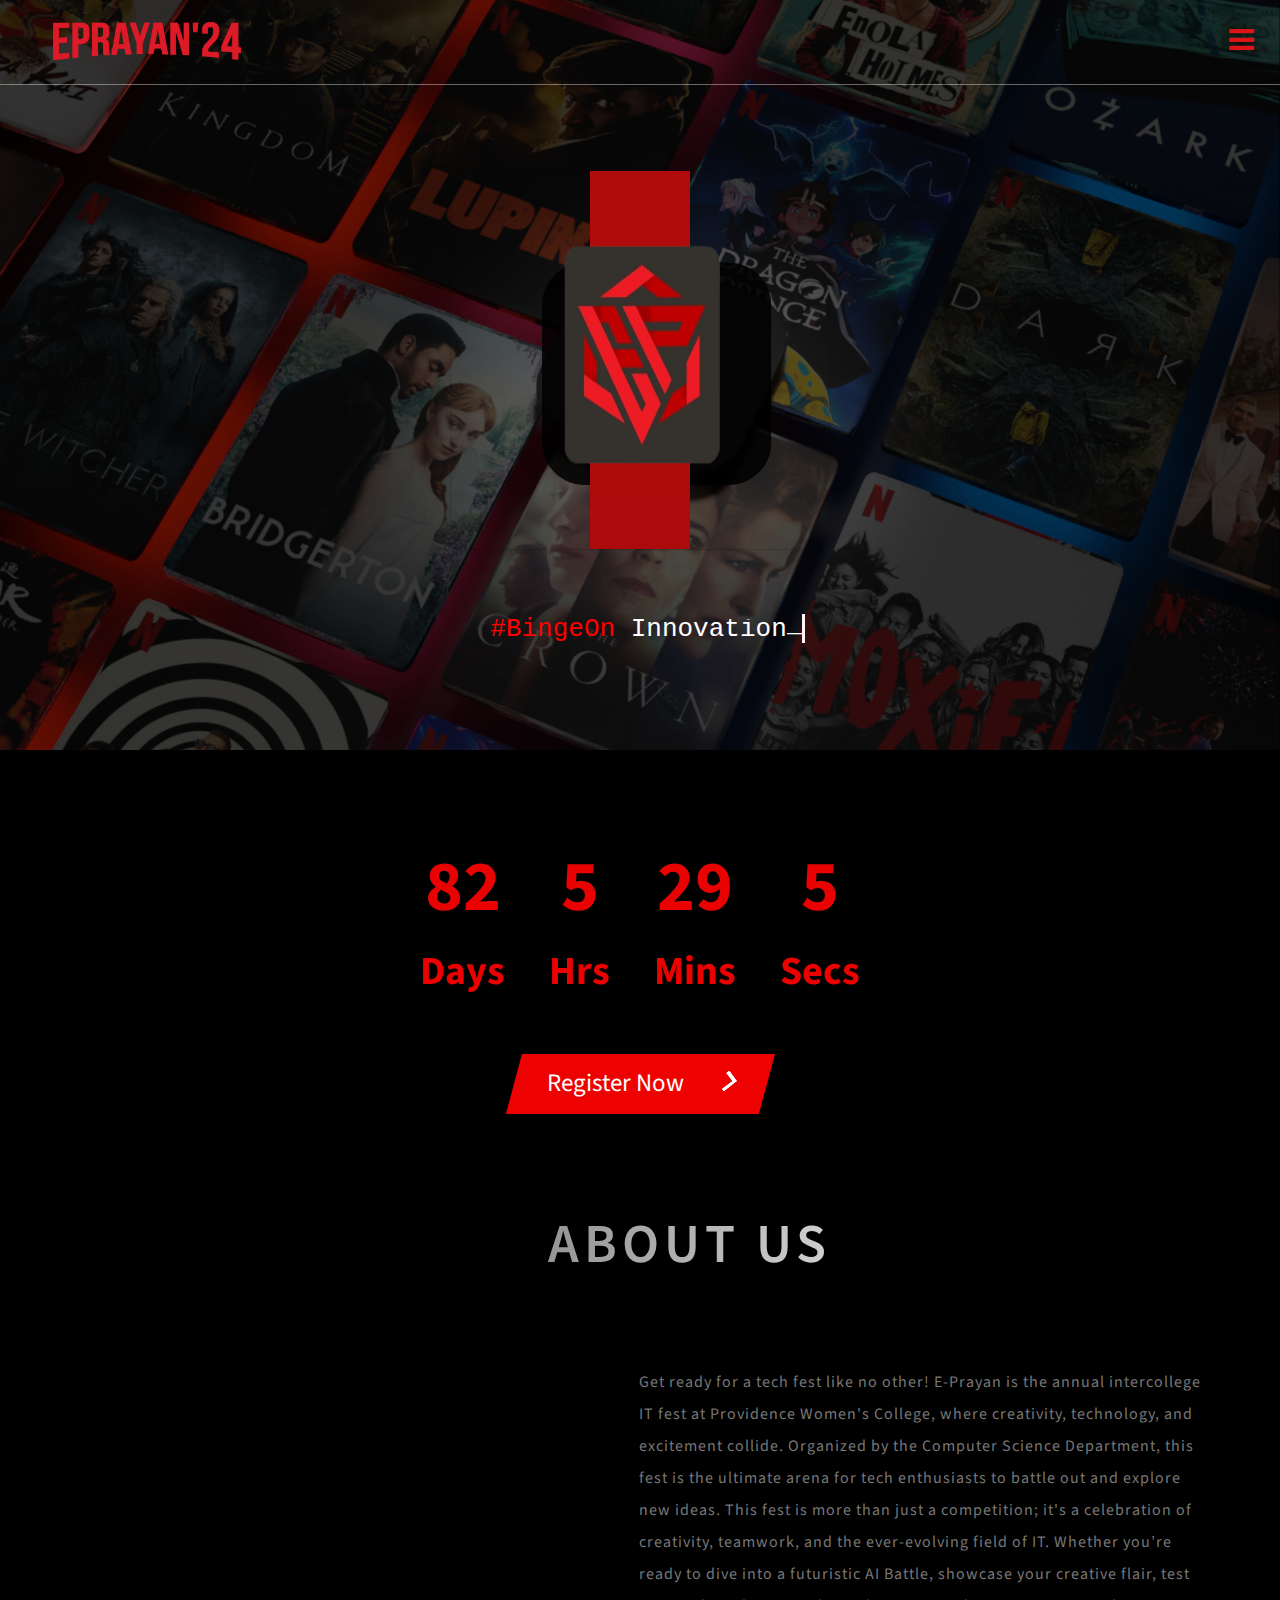
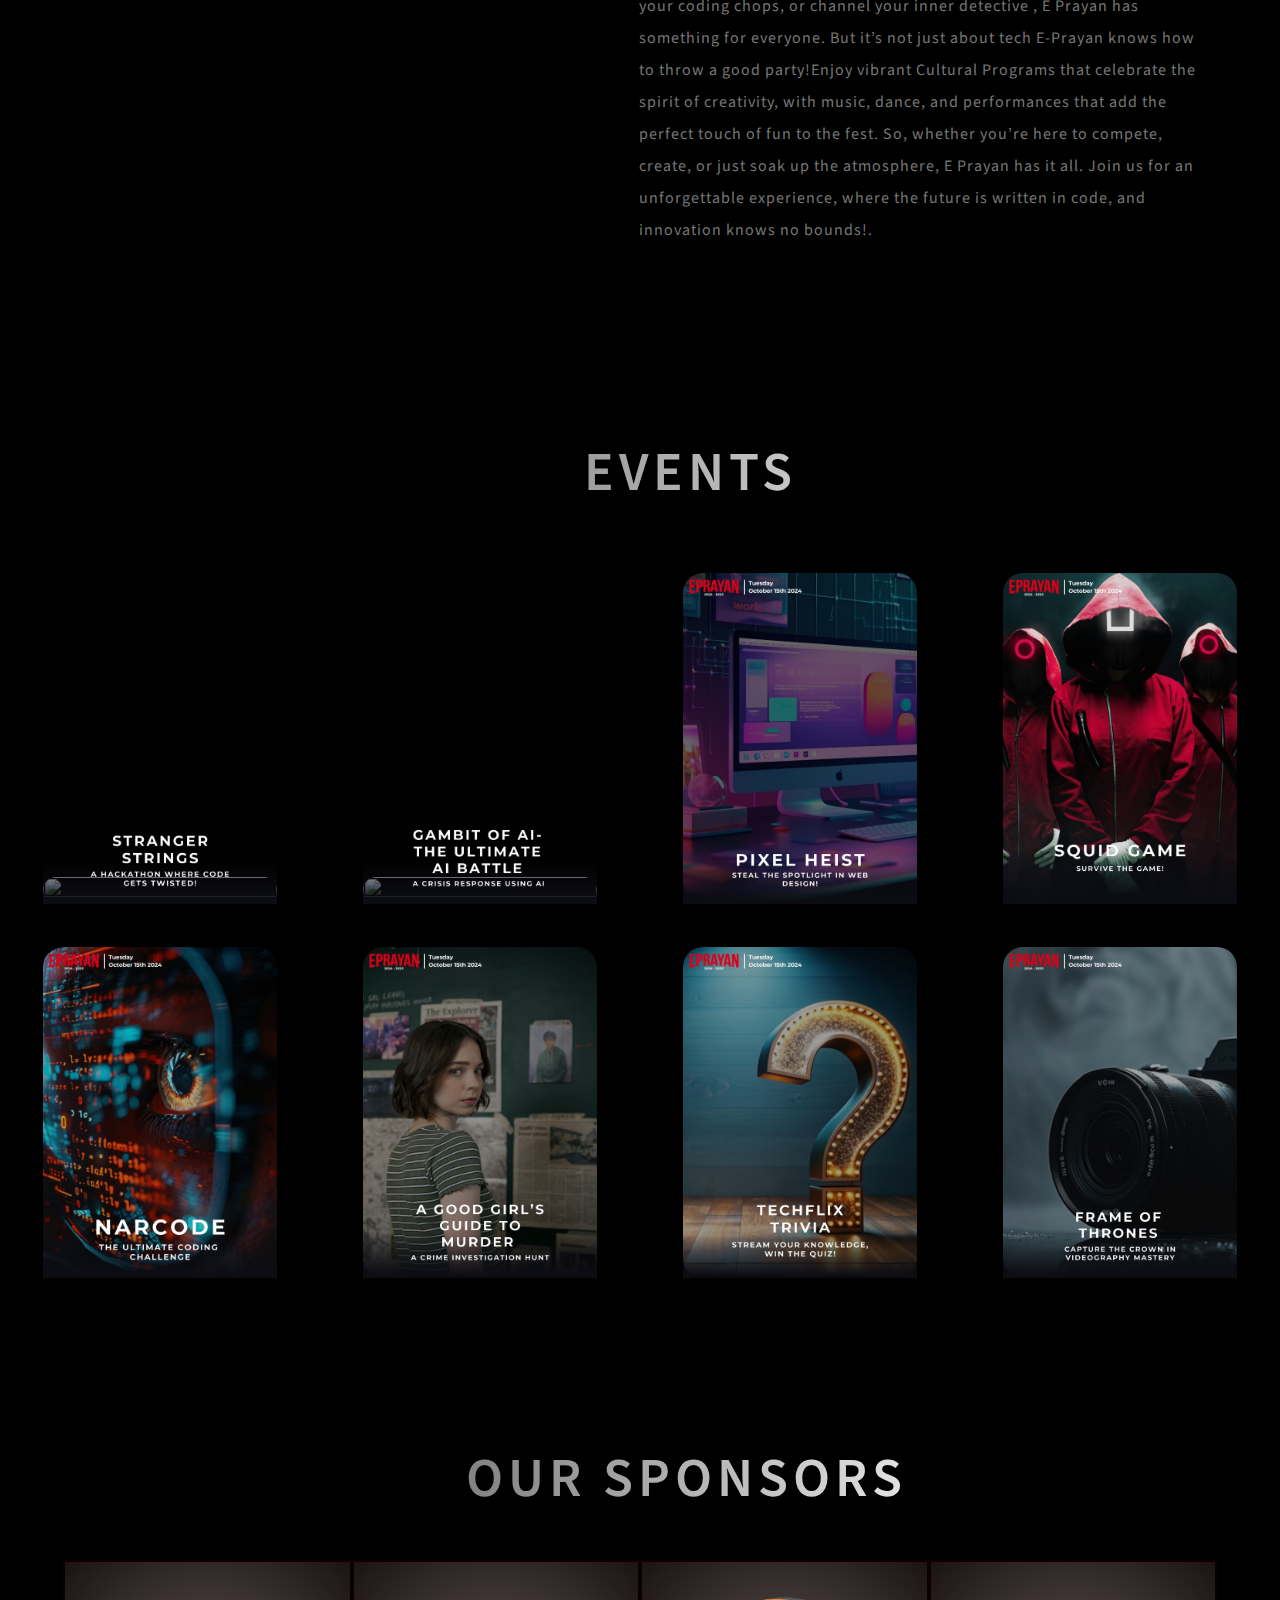
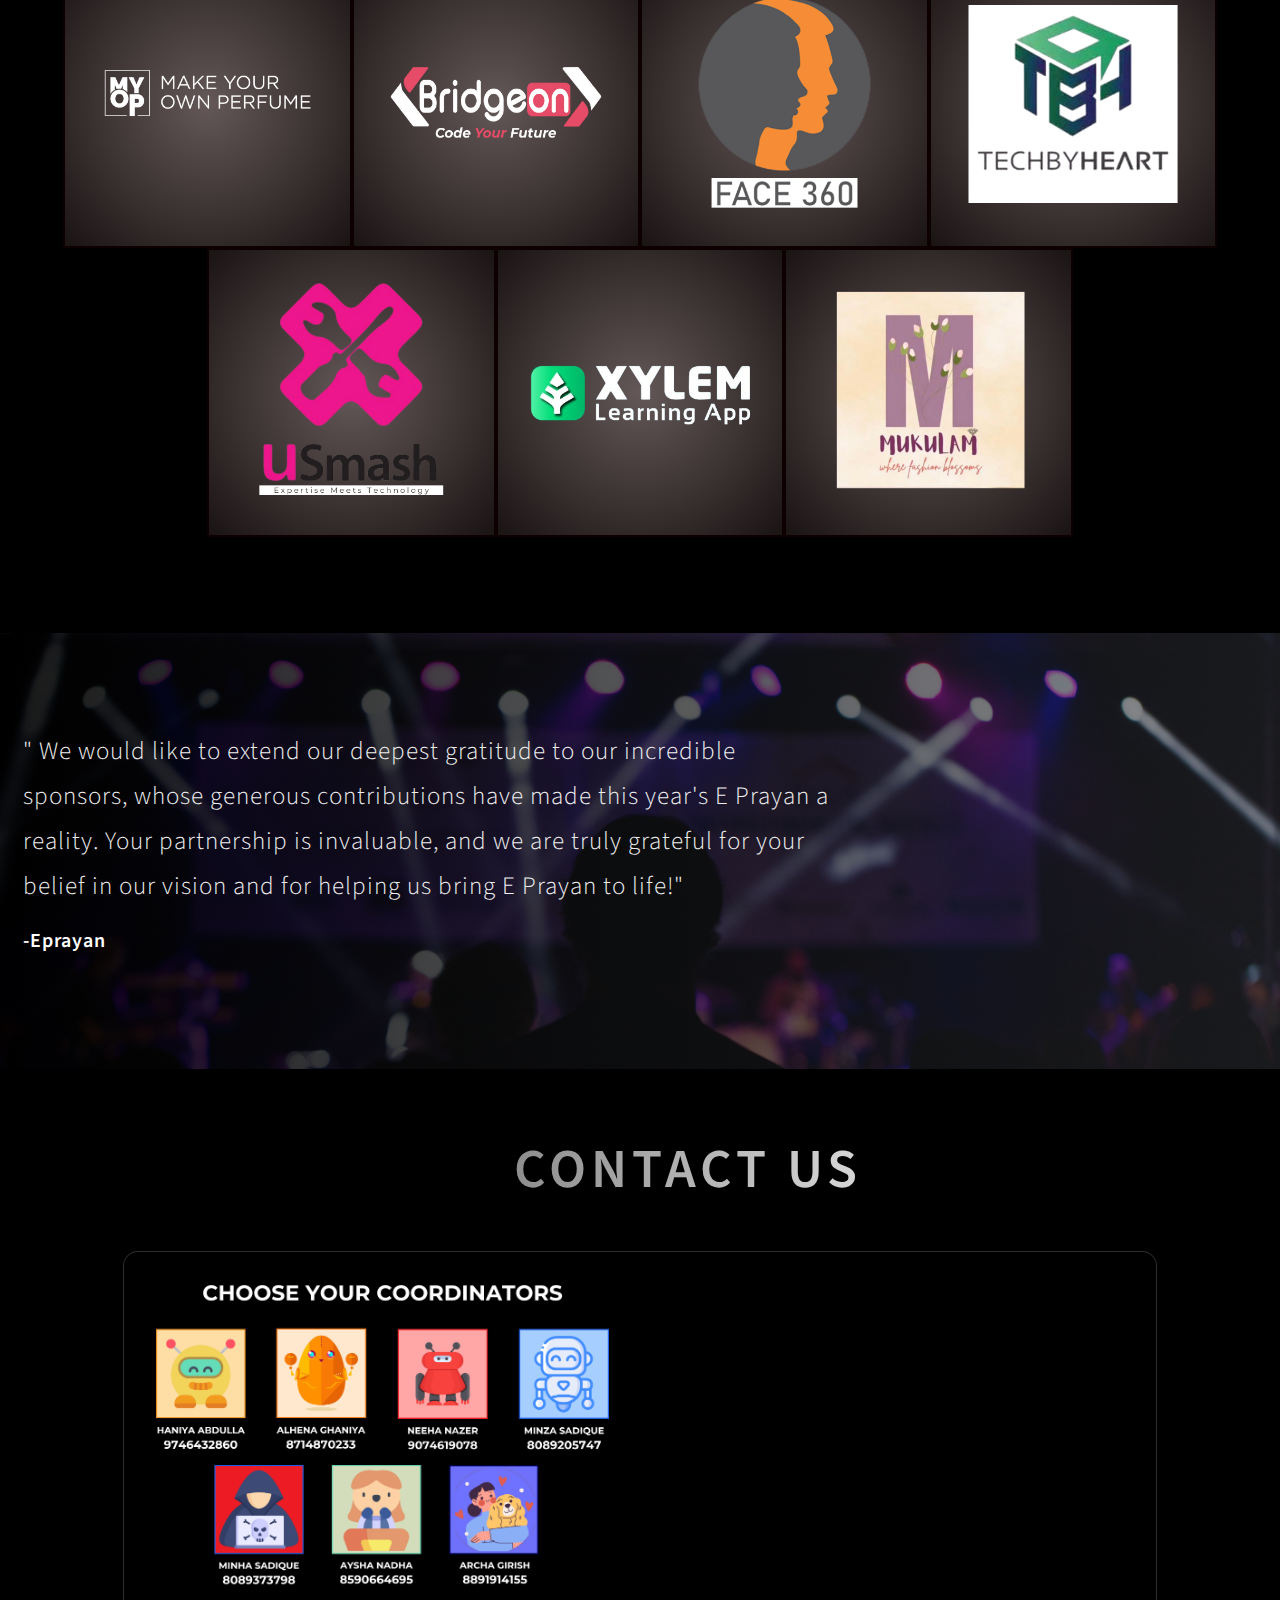
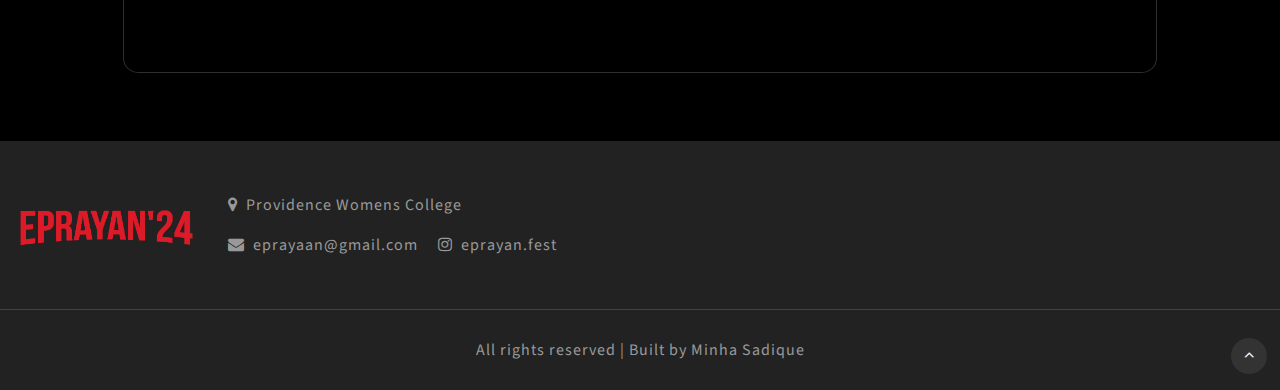
==== index.html @ c9234a8e "Update index.html" ====
<!DOCTYPE html>
<html lang="en">
<head>
<title>Eprayan</title>
<link rel="icon" type="image/x-icon" href="images/reallogo.png">
<!-- for-mobile-apps -->
<meta name="viewport" content="width=device-width, initial-scale=1">
<meta http-equiv="Content-Type" content="text/html; charset=utf-8" />
<meta name="keywords" content="" />

    <script>
        addEventListener("load", function () {
            setTimeout(hideURLbar, 0);
        }, false);

        function hideURLbar() {
            window.scrollTo(0, 1);
        
    </script>
	
	<!-- css files -->
    <link href="CSS/bootstrap.css" rel='stylesheet' type='text/css' /><!-- bootstrap css -->
    <link href="CSS/style.css" rel='stylesheet' type='text/css' /><!-- custom css -->
    <link href="CSS/font-awesome.min.css" rel="stylesheet"><!-- fontawesome css -->
	<!-- //css files -->
	
	<!-- google fonts -->
	<link href="//fonts.googleapis.com/css?family=Source+Sans+Pro:200,200i,300,300i,400,400i,600,600i,700,700i,900,900i&amp;subset=cyrillic,cyrillic-ext,greek,greek-ext,latin-ext,vietnamese" rel="stylesheet">
	<!-- //google fonts -->
	
</head>
<body>

	
<!-- header -->
<header>
	<nav class="navbar">
		<div class="container">
			<h1 class="logomain">
				<a href="index.html"><img src="images/NETTEXT.png" width="200px"></a>
			</h1>

			<!-- menu -->
			<ul id="menu">
				<li>
					<input id="check02" type="checkbox" name="menu" />
					<label for="check02"><span class="fa fa-bars" aria-hidden="true"></span></label>
					<ul class="submenu">
						<li><a href="index.html" class="active">Home</a></li>
						<li><a href="#about">About</a></li>
						<li><a href="#events">Events</a></li>
						<li><a href="#contact">Contact Us</a></li>
					</ul>
				</li>
			</ul>
			<!-- //menu -->

		</div>
	</nav>
</header>
<!-- //header -->

<!-- banner -->
<section class="banner">
    <div class="banner-layer">
        <div class="container">
            <div class="column banner_info">
				<div class="card">
					<img class="btnbg" src="images/newbtn.png" alt="">
				</div>
				<br><br>
				
				<!-- <div class="typewriter">
					<div>
					  <p class="texttypewr"><span class="red-text">#BingeOn</span>Innovation</p>
					</div>
				  </div>	   -->
				  <div class="body">
					<pre class="pre">          <code>&nbsp;</code>
					  <code>#BingeOn&nbsp;</code>
					  <code data-cmd="Innovation" class="cmd"></code>
					</pre>
				  </div>
            </div>
			
        </div>
    </div>
</section>
<!-- //banner -->

 <!-- timer -->

<div class="text py-lg-5 py-5 text-center" id="text">
	<div class="container py-sm-3">
		<!-- Display the countdown timer in an element -->
		<div class="container11">
			<div id="countdown">
			  <ul>
				<li class="countdown-item"><span id="days"></span>Days</li>
				<li class="countdown-item"><span id="hours"></span>Hrs</li>
				<li class="countdown-item"><span id="minutes"></span>Mins</li>
				<li class="countdown-item"><span id="seconds"></span>Secs</li>
			  </ul>
			</div>
		  </div>
<script>
	(function () {
  const second = 1000,
        minute = second * 60,
        hour = minute * 60,
        day = hour * 24;

  //I'm adding this section so I don't have to keep updating this pen every year :-)
  //remove this if you don't need it
  let today = new Date(),
      dd = String(today.getDate()).padStart(2, "0"),
      mm = String(today.getMonth() + 1).padStart(2, "0"),
      yyyy = today.getFullYear(),
      nextYear = yyyy + 1,
      dayMonth = "10/15/",
      birthday = dayMonth + yyyy;
  
  today = mm + "/" + dd + "/" + yyyy;
  if (today > birthday) {
    birthday = dayMonth + nextYear;
  }
  //end
  
  const countDown = new Date(birthday).getTime(),
      x = setInterval(function() {    

        const now = new Date().getTime(),
              distance = countDown - now;

        document.getElementById("days").innerText = Math.floor(distance / (day)),
          document.getElementById("hours").innerText = Math.floor((distance % (day)) / (hour)),
          document.getElementById("minutes").innerText = Math.floor((distance % (hour)) / (minute)),
          document.getElementById("seconds").innerText = Math.floor((distance % (minute)) / second);

        //do something later when date is reached
        if (distance < 0) {
          document.getElementById("headline").innerText = "The Day Has Arrived!";
          document.getElementById("countdown").style.display = "none";
          document.getElementById("content").style.display = "block";
          clearInterval(x);
        }
        //seconds
      }, 0)
  }());
</script>

		</div>
				<div class="d-flex justify-content-center mt-3">
<a href="#events">				
<button class="cta">
  <span class="span">Register Now</span>
  <span class="second">
    <svg
      width="50px"
      height="20px"
      viewBox="0 0 66 43"
      version="1.1"
      xmlns="http://www.w3.org/2000/svg"
      xmlns:xlink="http://www.w3.org/1999/xlink"
    >
      <g
        id="arrow"
        stroke="none"
        stroke-width="1"
        fill="none"
        fill-rule="evenodd"
      >
        <path
          class="one"
          d="M40.1543933,3.89485454 L43.9763149,0.139296592 C44.1708311,-0.0518420739 44.4826329,-0.0518571125 44.6771675,0.139262789 L65.6916134,20.7848311 C66.0855801,21.1718824 66.0911863,21.8050225 65.704135,22.1989893 C65.7000188,22.2031791 65.6958657,22.2073326 65.6916762,22.2114492 L44.677098,42.8607841 C44.4825957,43.0519059 44.1708242,43.0519358 43.9762853,42.8608513 L40.1545186,39.1069479 C39.9575152,38.9134427 39.9546793,38.5968729 40.1481845,38.3998695 C40.1502893,38.3977268 40.1524132,38.395603 40.1545562,38.3934985 L56.9937789,21.8567812 C57.1908028,21.6632968 57.193672,21.3467273 57.0001876,21.1497035 C56.9980647,21.1475418 56.9959223,21.1453995 56.9937605,21.1432767 L40.1545208,4.60825197 C39.9574869,4.41477773 39.9546013,4.09820839 40.1480756,3.90117456 C40.1501626,3.89904911 40.1522686,3.89694235 40.1543933,3.89485454 Z"
          fill="#FFFFFF"
        ></path>
        <path
          class="two"
          d="M20.1543933,3.89485454 L23.9763149,0.139296592 C24.1708311,-0.0518420739 24.4826329,-0.0518571125 24.6771675,0.139262789 L45.6916134,20.7848311 C46.0855801,21.1718824 46.0911863,21.8050225 45.704135,22.1989893 C45.7000188,22.2031791 45.6958657,22.2073326 45.6916762,22.2114492 L24.677098,42.8607841 C24.4825957,43.0519059 24.1708242,43.0519358 23.9762853,42.8608513 L20.1545186,39.1069479 C19.9575152,38.9134427 19.9546793,38.5968729 20.1481845,38.3998695 C20.1502893,38.3977268 20.1524132,38.395603 20.1545562,38.3934985 L36.9937789,21.8567812 C37.1908028,21.6632968 37.193672,21.3467273 37.0001876,21.1497035 C36.9980647,21.1475418 36.9959223,21.1453995 36.9937605,21.1432767 L20.1545208,4.60825197 C19.9574869,4.41477773 19.9546013,4.09820839 20.1480756,3.90117456 C20.1501626,3.89904911 20.1522686,3.89694235 20.1543933,3.89485454 Z"
          fill="#FFFFFF"
        ></path>
        <path
          class="three"
          d="M0.154393339,3.89485454 L3.97631488,0.139296592 C4.17083111,-0.0518420739 4.48263286,-0.0518571125 4.67716753,0.139262789 L25.6916134,20.7848311 C26.0855801,21.1718824 26.0911863,21.8050225 25.704135,22.1989893 C25.7000188,22.2031791 25.6958657,22.2073326 25.6916762,22.2114492 L4.67709797,42.8607841 C4.48259567,43.0519059 4.17082418,43.0519358 3.97628526,42.8608513 L0.154518591,39.1069479 C-0.0424848215,38.9134427 -0.0453206733,38.5968729 0.148184538,38.3998695 C0.150289256,38.3977268 0.152413239,38.395603 0.154556228,38.3934985 L16.9937789,21.8567812 C17.1908028,21.6632968 17.193672,21.3467273 17.0001876,21.1497035 C16.9980647,21.1475418 16.9959223,21.1453995 16.9937605,21.1432767 L0.15452076,4.60825197 C-0.0425130651,4.41477773 -0.0453986756,4.09820839 0.148075568,3.90117456 C0.150162624,3.89904911 0.152268631,3.89694235 0.154393339,3.89485454 Z"
          fill="#FFFFFF"
        ></path>
      </g>
    </svg>
  </span>
</button></a>	


				</div>
			</div>
		</div>

<!-- timer  -->
	
<!-- about -->

<section class="about px-2" id="about">
	<div class="container-fluid">
		<h3 class="position">About Us</h3>
		<div class="row justify-content-center align-items-center">
			<div class="videoab col-lg-5 p-0">
				<video autoplay muted loop class="video-bg" src="images/tvvideo.mp4"></video>
			</div>
			<div class="col-lg-6 about-right">
				<p>Get ready for a tech fest like no other! E-Prayan is the annual intercollege IT fest at Providence Women's College, where creativity, technology, and excitement collide. Organized by the Computer Science Department, this fest is the ultimate arena for tech enthusiasts to battle out and explore new ideas. This fest is more than just a competition; it's a celebration of creativity, teamwork, and the ever-evolving field of IT. Whether you’re ready to dive into a futuristic AI Battle, showcase your creative flair, test your coding chops, or channel your inner detective , E Prayan has something for everyone.
					But it’s not just about tech E-Prayan knows how to throw a good party!Enjoy vibrant Cultural Programs that celebrate the spirit of creativity, with music, dance, and performances that add the perfect touch of fun to the fest.
					So, whether you’re here to compete, create, or just soak up the atmosphere, E Prayan has it all. Join us for an unforgettable experience, where the future is written in code, and innovation knows no bounds!.</p>
				
			</div>
		</div>
	</div>
</section>
<!-- //about -->

<!-- services-->
<section class="services pt-5" id="events">
	<div class="container py-lg-5">
	  <p class="paragraph"></p>

	  <h3 class="position mb-sm-5 mb-4 text-center">EVENTS</h3>

	  <div class="row justify-content-center"> <!-- Ensure everything is centered -->
		 
		<div class="col-lg-3 col-md-6 col-12 mb-4 d-flex justify-content-center"> 
	<a href="hackathon.html" alt="Events" target="_blank" class="card-link">
	  <div class="card21">
	    <div class="wrapper21">
		  <img src="images/nhackbg.jpg" class="cover-image" />
	    </div>
	    <img src="images/2txt-removebg-preview.png" class="title21" />
	    <img src="images/temp-removebg-preview.png" class="character" />
	  </div>
	</a>
</div>

  
		<div class="col-lg-3 col-md-6 col-12 mb-4 d-flex justify-content-center"> <!-- Adjusted column sizes -->
			<a href="battle.html" alt="Events" target="_blank" class="card-link">
			<div class="card21">
			  <div class="wrapper21">
				<img src="images/nbattle.jpg" class="cover-image" />
			  </div>
			  <img src="images/1txt-removebg-preview.png" class="title21" />
			  <img src="images/robohead.png" class="character" />
			</div>
		</a>
		</div>

		<div class="col-lg-3 col-md-6 col-12 mb-4 d-flex justify-content-center"> <!-- Adjusted column sizes -->
		  <a href="webdesign.html" alt="Events" target="_blank" class="card-link">
			<div class="card21">
			  <div class="wrapper21">
				<img src="images/npixelb.jpg" class="cover-image" />
			  </div>
			  <img src="images/4txt-removebg-preview.png" class="title21" />
			  <img src="images/pixelgrl-removebg-preview.png" class="character" />
			</div>
		  </a>
		</div>
  
		<div class="col-lg-3 col-md-6 col-12 mb-4 d-flex justify-content-center"> <!-- Adjusted column sizes -->
			<a href="squidgame.html" alt="Events" target="_blank" class="card-link">
			<div class="card21">
			  <div class="wrapper21">
				<img src="images/nsquidb.jpg" class="cover-image" />
			  </div>
			  
			  <img src="images/7txt-removebg-preview.png" class="title21" />
			  
			  <img src="images/dollsquid.png" class="character"/>
			</div>
		 </a> 
		</div>

		<div class="col-lg-3 col-md-6 col-12 mb-4 d-flex justify-content-center"> <!-- Adjusted column sizes -->
		  <a href="coding.html" alt="Events" target="_blank" class="card-link">
			<div class="card21">
			  <div class="wrapper21">
				<img src="images/ncodeb.jpg" class="cover-image" />
			  </div>
			  <img src="images/4-removebg-preview.png" class="title21" />
			  <img src="images/natural-hair-7989687-removebg-preview.png" class="character" />
			</div>
		  </a>
		</div>
  
		<div class="col-lg-3 col-md-6 col-12 mb-4 d-flex justify-content-center"> <!-- Adjusted column sizes -->
		  <a href="treasurehunt.html" alt="Events" target="_blank" class="card-link">
			<div class="card21">
			  <div class="wrapper21">
				<img src="images/ngggtmb.jpg" class="cover-image" />
			  </div>
			  <img src="images/6-removebg-preview.png" class="title21" />
			  <img src="images/pipp.png" class="character" />
			</div>
		  </a>
		</div>
  
		
  
		<div class="col-lg-3 col-md-6 col-12 mb-4 d-flex justify-content-center"> <!-- Adjusted column sizes -->
		  <a href="quiz.html" alt="Events" target="_blank" class="card-link">
			<div class="card21">
			  <div class="wrapper21">
				<img src="images/nquizb.jpg" class="cover-image" />
			  </div>
			  <img src="images/7-removebg-preview.png" class="title21" />
			  <img src="images/quizg-removebg-preview.png" class="character" />
			</div>
		  </a>
		</div>
  
		<div class="col-lg-3 col-md-6 col-12 mb-4 d-flex justify-content-center"> <!-- Adjusted column sizes -->
		  <a href="videography.html" alt="Events" target="_blank" class="card-link">
			<div class="card21">
			  <div class="wrapper21">
				<img src="images/ncamerab.jpg" class="cover-image" />
			  </div>
			  <img src="images/8txt-removebg-preview.png" class="title21" />
			  <img src="images/dragophoto.png" class="character" />
			</div>
		  </a>
		</div>
  
		<script>
	document.addEventListener('DOMContentLoaded', function () {
		// Detect if the device is a touch device
		const isTouchDevice = 'ontouchstart' in window || navigator.maxTouchPoints > 0;

		if (isTouchDevice) {
			const cards = document.querySelectorAll('.card-link'); // Select all card links

			cards.forEach(card => {
				let isTouched = false; // Track if the card has been touched once

				// Use touchstart event for touch devices
				card.addEventListener('touchstart', function (e) {
					const currentCard = this; // The card being touched

					if (!isTouched) {
						// Prevent navigation on the first touch
						e.preventDefault();

						// Remove hover from all other cards
						cards.forEach(otherCard => {
							if (otherCard !== currentCard) {
								otherCard.querySelector('.card21').classList.remove('hover');
							}
						});

						// Add hover class to the touched card
						currentCard.querySelector('.card21').classList.add('hover');
						isTouched = true;

						// Reset touch state after 3 seconds if no second touch occurs
						setTimeout(() => {
							isTouched = false;
							currentCard.querySelector('.card21').classList.remove('hover');
						}, 3000);
					} else {
						// Allow navigation on the second touch
						window.location.href = currentCard.href;
					}
				});
			});
		}
	});
</script>

		</div>
	  </div>
	</div>
</section>
<!-- //services -->






<!-- portfolio -->
<section class="portfolio py-5 px-lg-5" id="portfolio">
	<div class="container text-center py-lg-5">
		<h3 class="position mb-sm-5 mb-4 text-center">OUR SPONSORS</h3>
		<div class="sponsor-row">
			<div class="sponsoos col-lg-3 col-md-4 col-12 p-0">
				<div class="box9">
					<img src="images/myoplogoo.png" alt="portfolio" class="img-fluid" />
					<div class="box-content">
						<h3 class="title">Our Gifting Partner</h3>
						<ul class="icon">
							<li><a href="https://myop.in/?srsltid=AfmBOopHc-UDfoFr50KfZLVdMhsyG4C9q0EqaeeIx0dyAEZ-a6DDO2IK"><i class="fa fa-search"></i></a></li>
							<li><a href="https://www.instagram.com/myopindia?igsh=d201aDRoOTRpZWlq"><i class="fa fa-instagram"></i></a></li>
						</ul>
					</div>
				</div>
			</div>
			<div class="col-lg-3 col-md-4 col-6 p-0">
				<div class="box9">
					<img src="images/bridgeoon.png" alt="portfolio" class="img-fluid" />
					<div class="box-content">
						<h3 class="title">Our Sponsor</h3>
						<ul class="icon">
							<li><a href="https://bridgeon.in/"><i class="fa fa-search"></i></a></li>
							<li><a href="https://www.instagram.com/bridgeon.in?igsh=MW1yN3dmMGlsb2VtMg=="><i class="fa fa-instagram"></i></a></li>
						</ul>
					</div>
				</div>
			</div>
			<div class="col-lg-3 col-md-4 col-6 p-0">
				<div class="box9">
					<img src="images/face360logoo.png" alt="portfolio" class="img-fluid" />
					<div class="box-content">
						<h3 class="title">Our Sponsor</h3>
						<ul class="icon">
							<li><a href="https://www.face360.in/"><i class="fa fa-search"></i></a></li>
							<li><a href="https://www.instagram.com/face_360_?igsh=MTY4NG4zMXFmbmM3YQ=="><i class="fa fa-instagram"></i></a></li>
						</ul>
					</div>
				</div>
			</div>
			<div class="col-lg-3 col-md-4 col-6 p-0">
				<div class="box9">
					<img src="images/tbhlogoo.png" alt="portfolio" class="img-fluid" />
					<div class="box-content">
						<h3 class="title">Sponsor</h3>
						<ul class="icon">
							<li><a href="https://www.techbyheart.in/"><i class="fa fa-search"></i></a></li>
							<li><a href="https://www.instagram.com/tbh.ind?igsh=MTc0NHJnYmo3cHhkbQ=="><i class="fa fa-instagram"></i></a></li>
						</ul>
					</div>
				</div>
			</div>
			<div class="col-lg-3 col-md-4 col-6 p-0">
				<div class="box9">
					<img src="images/usmashlogoo.png" alt="portfolio" class="img-fluid" />
					<div class="box-content">
						<h3 class="title">Sponsor</h3>
						<ul class="icon">
							<li><a href="https://g.co/kgs/EWa52c5"><i class="fa fa-search"></i></a></li>
							<li><a href="https://www.instagram.com/usmashclt?igsh=MTJsMDljdjNsN2NnYw=="><i class="fa fa-instagram"></i></a></li>
						</ul>
					</div>
				</div>
			</div>
			<div class="col-lg-3 col-md-4 col-6 p-0">
				<div class="box9">
					<img src="images/xylemlogoo.png" alt="portfolio" class="img-fluid" />
					<div class="box-content">
						<h3 class="title">Sponsor</h3>
						<ul class="icon">
							<li><a href="https://xylemlearning.com/"><i class="fa fa-search"></i></a></li>
							<li><a href="https://www.instagram.com/xylem_learning?igsh=MWJhZndodngxZW43eQ=="><i class="fa fa-instagram"></i></a></li>
						</ul>
					</div>
				</div>
			</div>
			<div class="col-lg-3 col-md-4 col-6 p-0">
				<div class="box9">
					<img src="images/mukulamlogoo.png" alt="portfolio" class="img-fluid" />
					<div class="box-content">
						<h3 class="title">Sponsor</h3>
						<ul class="icon">
							
							<li><a href="https://www.instagram.com/mukulam23?igsh=MXVvdzNhaGNqOHliMg=="><i class="fa fa-instagram"></i></a></li>
						</ul>
					</div>
				</div>
			</div>
			
			
			
		</div>
	</div>
</section>
<!-- //portfolio -->


<!-- quote -->
<section class="quote py-lg-5">
	<div class="container py-5">
		<div class="row pl-2">
			<div class="col-lg-8">
				<h4>" We would like to extend our deepest gratitude to our incredible sponsors, whose generous contributions have made this year's E Prayan a reality. Your partnership is invaluable, and we are truly grateful for your belief in our vision and for helping us bring E Prayan to life!"</h4>
				<h5>-Eprayan</h5>
				
			</div>
		</div>
	</div>
</section>
<!-- //quote -->



<!-- Contact -->
<section class="contact" id="contact">
	<div class="container py-5">
		<h3 class="position mb-sm-5 mb-4 text-center">CONTACT US</h3>
		<div class="contact-form">
			<div class="row justify-content-center">
				<div class="card22 col-lg-10 p-0">  <!-- Ensure clean layout -->
					<div class="row g-0 d-flex flex-md-row flex-column">  <!-- Flex control for row/column layout -->
						
						<!-- Card body section (Coordinators) -->
						<div class="col-md-6 col-12 order-md-1 order-1">  <!-- Keep order for smaller screens -->
							<div class="card-body p-3 ml-lg-3">
								<img class="coords" src="images/coords3.png" width="720px" alt="Coordinators Image">
							</div>
						</div>

						<!-- Map section -->
						<div class="mapdiv col-md-6 col-12 order-md-2 order-2"> <!-- Use order to control layout on smaller screens -->
							<iframe class="mapclass" src="https://www.google.com/maps/embed?pb=!1m18!1m12!1m3!1d3912.5064915962535!2d75.80330257504959!3d11.297642688884599!2m3!1f0!2f0!3f0!3m2!1i1024!2i768!4f13.1!3m3!1m2!1s0x3ba65e9e05630773%3A0x4754edde546a2b!2sProvidence%20Women&#39;s%20College%20(Autonomous)!5e0!3m2!1sen!2sin!4v1726872782828!5m2!1sen!2sin"></iframe>
						</div>

					</div>
				</div>
			</div>
		</div>
	</div>
</section>
<!-- //Contact -->		
		
<!-- footer -->
<footer class="py-lg-5 py-4">
	<div class="container">
		<div class="row">
			<div class="col-lg-2">
				<h3 class="wthree-logo mt-3">
					<a href="index.html"><img src="images/NETTEXT.png" width="200px"></a>
				</h3>
			</div>
			<div class="col-lg-7 my-lg-0 my-4 text-end">
				<p><span class="fa mr-2 fa-map-marker"></span>Providence Womens College</p> 
				<p class="mt-2"><span class="fa mr-2 fa-envelope"></span><a href="mailto:eprayaan@gmail.com?subject=Subject%20Here&body=Message%20goes%20here">eprayaan@gmail.com</a> <a href="https://www.instagram.com/eprayan.fest?igsh=M281cHF6NzRsZm9s"> <span class="fa ml-3 mr-2 fa-instagram"></span>eprayan.fest</p></a>
			</div>
			
		</div>
	</div>
</footer>
<!-- //footer -->

<!-- copyright -->
<div class="copyright py-3 text-center">
	<div class="container">
		<a href="https://www.linkedin.com/in/minha-sadique-187b61293?utm_source=share&utm_campaign=share_via&utm_content=profile&utm_medium=android_app"><p class="my-2"> All rights reserved | Built by Minha Sadique
		
		</p></a>
	</div>
</div>
<!-- copyright -->

<!-- move top -->
<div class="move-top text-right">
	<a href="#home" class="move-top"> 
		<span class="fa fa-angle-up  mb-3" aria-hidden="true"></span>
	</a>
</div>
<!-- move top -->


<script src="script.js"></script>
</body>
</html>
---- CSS/style.css ----
html,
body {
    margin: 0;
    font-size: 100%;
    background: #fff;
	font-family: 'Source Sans Pro', sans-serif;
}

body a {
    text-decoration: none;
    transition: 0.5s all;
    -webkit-transition: 0.5s all;
    -moz-transition: 0.5s all;
    -o-transition: 0.5s all;
    -ms-transition: 0.5s all;

}
html {
  scroll-behavior: smooth;
}
body img {
    max-width: 100%;
}

a:hover {
    text-decoration: none;
}

input[type="button"],
input[type="submit"],
input[type="text"],
input[type="email"],
input[type="search"] {
    transition: 0.5s all;
    -webkit-transition: 0.5s all;
    -moz-transition: 0.5s all;
    -o-transition: 0.5s all;
    -ms-transition: 0.5s all;
}

h1,
h2,
h3,
h4,
h5,
h6 {
    margin: 0;
    letter-spacing: 1px;
}

p {
    margin: 0;
    line-height: 2em;
    letter-spacing: 1px;
}

ul {
    margin: 0;
    padding: 0;
    list-style-type: none;
}



/*--/navbar--*/
header {
    position: absolute;
    width: 100%;
    z-index: 9;
	max-width: 100%;
}
.container{
	max-width: 100%;
}
/* menu */
.logomain{
	float: left;
	padding-left: 0px;
	max-width: 1400;
}
ul#menu {
    position: absolute;
    /* top: 2%; */
    /* width: 3em; */
    /* height: 3em; */
    margin: 0;
    /* background: rgba(21, 30, 37, 0.32); */
    color: #db1515;
    z-index: 99;
    right: 2%;
    font-size: 29px;
	float: right;
}

ul#menu li{
    float: left;
    list-style-type: none;
    position: relative;
    width: 100%;
}

ul#menu label {
    position: relative;
    display: block;
    transition: background 0.3s;
    cursor: pointer;
    text-align: center;
    margin: 0;
}

ul#menu label span {
    line-height: 1em;
}

ul#menu input {
    display: none
}

/*show the second level menu of the selected voice*/

ul#menu input:checked~ul.submenu {
    max-height: 360px;
    transition: max-height 0.5s ease-in;
}

/*style for the second level menu*/

ul.submenu {
    max-height: 0;
    padding: 0;
    overflow: hidden;
    list-style-type: none;
    background: #dd0b0b;
    transition: max-height 0.5s ease-out;
    position: absolute;
    min-width: 5em;
    right: 0;
    border-radius: 4px;
    -webkit-border-radius: 4px;
    -o-border-radius: 4px;
    -ms-border-radius: 4px;
    -moz-border-radius: 4px;
    box-shadow: 0 1px 8px rgba(20, 21, 21, 0.37);
    -webkit-box-shadow: 0 1px 8px rgba(20, 21, 21, 0.37);
    -moz-box-shadow: 0 1px 8px rgba(20, 21, 21, 0.37);
}

ul.submenu li a {
    display: block;
    padding: 9px;
    color: #000;
    text-align: center;
	text-transform: uppercase;
    color: #3b5fa1;
    letter-spacing: 1px;
    font-size: 16px;
    font-weight: 600;
}

ul.submenu li a:hover,
ul.submenu li a.active {
    color: #2a5298;
}

/* //menu */
.navbar {
	padding: 1em 2em;
	border-bottom: 1px solid rgba(243, 242, 242, 0.41);
}


a.scroll.bnr-btn{
    background: #fff;
    border: 2px solid #fff;
    text-transform: capitalize;
    color: #c20b0b;
    padding: 10px 25px;
    display: inline-block;
    margin-top: 2em;
    letter-spacing: 1px;
    font-size: 16px;
    font-weight: 600;
}
a.scroll.bnr-btn1 {
    background: transparent;
    border: 2px solid #fff;
	border-radius: ;
    text-transform: capitalize;
    color: #fff;
    padding: 10px 25px;
    display: inline-block;
    margin-top: 2em;
    letter-spacing: 1px;
    font-size: 16px;
    font-weight: 600;
}

a.scroll.bnr-btn i{
    vertical-align: middle;
}



/* banner */

.banner{
	background:url(../images/lastonebg.png) no-repeat center;
	background-size:cover;
	-webkit-background-size:cover;
	-moz-background-size:cover;
	-o-background-size:cover;
	-ms-background-size:cover;
    min-height: 750px;
}
.banner-layer {
    background: url(../images/layer.png)repeat;
   /* background: rgba(0, 0, 0, 0.5);*/
    min-height: 750px;
}
.banner_info {
    display: flex;
    flex-direction: column; /* Stacks the elements vertically */
    justify-content: center; /* Horizontally centers the card and text */
    align-items: center; /* Vertically centers the elements */
    min-height: 600px;
}

.typewriter {
    margin-top: 5px; /* Adds space between the card and the typewriter text */
}

.btnbg {
    height: 400px;
	width: 400px;
    border-radius: 30px;
    max-width: 100%;
	position: relative;
}
/* From Uiverse.io by bhaveshxrawat */ 
.card {
	width: 380px;
	height: 380px;
	margin-top: 170px;
	background:url(../images/thebutton.jpeg) no-repeat center;
	position: relative;
	display: flex;
	place-content: center;
	place-items: center;
	overflow: hidden;
	border-radius: 20px;
  }
  
 .container{
	/* max-width: 1250px; */
 }
  
  .card::before {
	content: '';
	position: absolute;
	width: 100px;
	background-image: linear-gradient(180deg, rgb(177, 12, 12), rgb(172, 11, 11));
	height: 150%;
	animation: rotBGimg 3s linear infinite;
	transition: all 0.2s linear;
  }
  
  @keyframes rotBGimg {
	from {
	  transform: rotate(0deg);
	}
  
	to {
	  transform: rotate(360deg);
	}
  }
  
  .card::after {
	content: '';
	position: absolute;
	background:url(../images/thebutton.jpeg) no-repeat center;;
	background-size: cover;
	width: 367px;
	inset: 5px;
	border-radius: 20px;
  }  
  /* .card:hover:before {
	background-image: linear-gradient(180deg, rgb(81, 255, 0), purple);
	animation: rotBGimg 3.5s linear infinite;
  } */
  
  .texttypewr{
	font-family: system-ui;
    font-size: 16px;
    line-height: 1.5;
    color: #fff;
	padding-top: 0;

	
  }
  .typewriter {
	display: flex;
	justify-content: center;
  }
  .red-text{
	color: red;
  }
  
  .typewriter p {
	font-family: monospace;
	font-size: 1.5rem;
	margin-inline: auto;
	overflow: hidden;
	/* Keeps on a single line */
	white-space: nowrap;
	/* The cursor */
	border-right: 1px solid;
	/* steps = number of characters */
	animation: typing 3s steps(22) forwards, blink 1s step-end infinite;
  }
  
  @keyframes typing {
	from {
	  width: 0;
	}
  
	to {
	  width: 100%;
	}
  }
  
  @keyframes blink {
	50% {
	  border-color: transparent;
	}
  }
  
  .body {
	display: flex;
	flex-direction: column;
	position: relative;
	border-bottom-right-radius: 15px;
	border-bottom-left-radius: 15px;
	overflow-x: auto;
	padding: 1rem;
	line-height: 20px;
	color: white;
	/* background-color: black; */
	white-space: nowrap;
  }
  .pre {
	display: flex;
	flex-direction: row;
	align-items: center;
	text-wrap: nowrap;
	white-space: pre;
	overflow: hidden;
	box-sizing: border-box;
	font-size: 26px;
  }
  .pre code:nth-child(1) {
	color: #ffffff;
  }
  .pre code:nth-child(2) {
	color: #ff0000;
  }
  .cmd {
	height: 29px;
	position: relative;
	display: flex;
	align-items: center;
	flex-direction: row;
	color: #ffffff;
  }
  .cmd::before {
	content: attr(data-cmd);
	position: relative;
	display: block;
	white-space: nowrap;
	overflow: hidden;
	background-color: transparent;
	animation: inputs 3s steps(22) infinite;
  }
  .cmd::after {
	content: "_";
	position: relative;
	color: white;
	display: block;
	height: 100%;
	overflow: hidden;
	background-color: transparent;
	border-right: 0.15em solid #fff5f5;
	animation: cursor 0.5s step-end infinite alternate, blinking 0.4s infinite;
  }
  
  @keyframes blinking {
	20%,
	80% {
	  transform: scaleY(1);
	}
	50% {
	  transform: scaleY(0);
	}
  }
  @keyframes cursor {
	50% {
	  border-right-color: transparent;
	}
  }
  @keyframes inputs {
	0%,
	100% {
	  width: 0;
	}
	10%,
	90% {
	  width: 58px;
	}
	30%,
	70% {
	  width: 215px;
	  max-width: max-content;
	}
  }
  @keyframes clipboard-check {
	100% {
	  color: rgb(255, 255, 255);
	  d: path(
		"M 9 5 H 7 a 2 2 0 0 0 -2 2 v 12 a 2 2 0 0 0 2 2 h 10 a 2 2 0 0 0 2 -2 V 7 a 2 2 0 0 0 -2 -2 h -2 M 9 5 a 2 2 0 0 0 2 2 h 2 a 2 2 0 0 0 2 -2 M 9 5 a 2 2 0 0 1 2 -2 h 2 a 2 2 0 0 1 2 2 m -6 9 l 2 2 l 4 -4"
	  );
	}
  }
  

.banner_margin {
    padding: em 0em 0em;
}
.image_margin {
    margin-top: em;
}

/* //banner */

/*-- about --*/

.about {
	position: relative;
	background-color: #000;
	padding: 50px 0;
}

h3.position {
    position: relative;
    display: flex;
    justify-content: center;
    align-items: center;
    margin: 0 auto;
    font-size: 60px;
    font-weight: 600;
    text-transform: uppercase;
    letter-spacing: 5px;
    margin-bottom: 40px;
    overflow: hidden;
    background: linear-gradient(90deg, #000, #fff);
    background-repeat: no-repeat;
    background-size: 80%;
    animation: animate 1.5s linear infinite;
    -webkit-background-clip: text;
    -webkit-text-fill-color: rgba(255, 255, 255, 0.2);
    text-align: center;
    width: 100%;
    max-width: 100%;
    box-sizing: border-box;
}

@media (max-width: 768px) {
    h3.position {
        font-size: 40px;
    }
}

@keyframes animate {
    0% {
        background-position: -500%;
    }
    100% {
        background-position: 500%;
    }
}

/* Custom Row */
.custom-row {
    display: flex;
    flex-wrap: wrap;
    justify-content: center;
    align-items: center;
    margin: 0 auto;
    width: 100%;
}

.videoab, .about-right {
    padding: 15px;
}



.about-right {
	padding: 3em;
}

.about-right p {
	font-size: 16px;
	color: #777;
}

.cta {
	display: flex;
	padding: 11px 33px;
	text-decoration: none;
	font-size: 25px;
	color: white;
	background: #ee0101;
	transition: 1s;
	box-shadow: 6px 6px 0 black;
	transform: skewX(-15deg);
	border: none;
	cursor: pointer;
  }
  
  .cta:focus {
	outline: none;
  }
  
  .cta:hover {
	transition: 0.5s;
	box-shadow: 10px 10px 0 #363635;
  }
  
  .cta .second {
	transition: 0.5s;
	margin-right: 0px;
  }
  
  .cta:hover .second {
	transition: 0.5s;
	margin-right: 45px;
  }
  
  .span {
	transform: skewX(15deg);
  }
  
  .second {
	width: 20px;
	margin-left: 30px;
	position: relative;
	top: 12%;
  }
  
  .one {
	transition: 0.4s;
	transform: translateX(-60%);
  }
  
  .two {
	transition: 0.5s;
	transform: translateX(-30%);
  }
  
  .cta:hover .three {
	animation: color_anim 1s infinite 0.2s;
  }
  
  .cta:hover .one {
	transform: translateX(0%);
	animation: color_anim 1s infinite 0.6s;
  }
  
  .cta:hover .two {
	transform: translateX(0%);
	animation: color_anim 1s infinite 0.4s;
  }
  
  @keyframes color_anim {
	0% {
	  fill: white;
	}
  
	50% {
	  fill: #fbc638;
	}
  
	100% {
	  fill: white;
	}
  }
  
  

/* button {
	--border-radius: 15px;
	--border-width: 4px;
	margin-top: 10px;
	appearance: none;
	position: relative;
	padding: 1em 2em;
	margin-bottom: 20px;
	border: 0;
	background-color: #000000;
	font-family: "Roboto", Arial, "Segoe UI", sans-serif;
	font-size: 18px;
	font-weight: 500;
	color: #fff;
	z-index: 2;
	margin-left: 0px;
}

button::after {
	--m-i: linear-gradient(#000, #000);
	--m-o: content-box, padding-box;
	content: "";
	position: absolute;
	left: 0;
	top: 0;
	width: 100%;
	height: 100%;
	padding: var(--border-width);
	border-radius: var(--border-radius);
	background-image: conic-gradient(
		#db0000,
		#000000,
		#ffffff,
		#564d4d,
		#831010,
		rgb(36, 34, 34),
		red
	);
	-webkit-mask-image: var(--m-i), var(--m-i);
	mask-image: var(--m-i), var(--m-i);
	-webkit-mask-origin: var(--m-o);
	mask-origin: var(--m-o);
	-webkit-mask-clip: var(--m-o);
	mask-composite: exclude;
	-webkit-mask-composite: destination-out;
	filter: hue-rotate(0);
	animation: rotate-hue linear 500ms infinite;
	animation-play-state: running;
}

button:hover::after {
	animation-play-state: running;
}

@keyframes rotate-hue {
	to {
		filter: hue-rotate(1turn);
	}
} */

.videoab {
	padding: 10px;
	padding-top: 20px;
	margin: 20px;
	border-radius: 40px;
}

.video-bg {
	width: 100%;
	height: 100%;
	object-fit: cover;
	border-radius: 40px;
}

/*-- //about --*/

/*-- text --*/

.text{
	/* background: linear-gradient(to bottom right,#d22b01,rgb(255, 123, 0)); */
	background: #000000;

}
.text p {
    margin: 0;
    color: #a00b0b;
	background: linear-gradient(rgb(255, 0, 0),rgb(255, 0, 0)
	);
	-webkit-background-clip: text;
	background-clip: text;
	color: transparent;
	font-size: 40PX;
	font-weight: 800;
    line-height: 40px;
    letter-spacing: .5px;
    width: 70%;
    margin: 20px auto;
	margin-bottom: 40px;
}



  
.gallery1{
	padding-top: 50px;
}
.heading{
	margin-bottom: 40px;
	text-align: center;
}
.gallery_grid1{
	padding: 10px;
}
.gallery_grid1 img {
	width: 100%;
	
	aspect-ratio: 1/1;
	object-fit: cover;
	border-radius: 8px;
}
/* general styling */



.container11 {
	color: #da0b0b;
  background: linear-gradient(rgb(230, 3, 3),rgb(238, 0, 0)
	);
	-webkit-background-clip: text;
	background-clip: text;
	color: transparent;
  font-size: 20px;
  font-weight: 700;
	margin: 0 auto;
	text-align: center;
  }
  
  .countdown-item {
	display: inline-block;
	font-size: 2em;
	list-style-type: none;
	padding: 0.5em;
	/* text-transform: uppercase; */
  }
  
  .countdown-item span {
	display: block;
	font-size: 4.5rem;
  }
  
  @media all and (max-width: 768px) {
	h1 {
	  font-size: calc(1.5rem * var(--smaller));
	}
	
	.countdown-item {
	  font-size: calc(1.125rem * var(--smaller));
	}
	
	.countdown-item span {
	  font-size: calc(3.375rem * var(--smaller));
	}
  }
 

/*-- //text --*/

/* events */

:root {
	--card-height: 350px;
	--card-width: calc(var(--card-height) / 1.5);
  }
  
  .services {
	text-align: center;
  }
  
  .card21 {
	width: var(--card-width);
	height: var(--card-height);
	position: relative;
	display: flex;
	justify-content: center;
	border-radius: 15px;
	align-items: flex-end;
	padding: 0 36px;
	perspective: 2500px;
	margin: 0 auto; /* Center the card */
	border-radius: 20px;
  }
  
  .cover-image {
	width: 100%;
	height: 100%;
	object-fit: cover;
	border-radius: 20px;
  }
  
  .wrapper21 {
	transition: all 0.5s;
	position: absolute;
	width: 100%;
	z-index: -1;
  }
  
  .card21:hover .wrapper21 {
	transform: perspective(900px) translateY(-5%) rotateX(25deg) translateZ(0);
	box-shadow: 2px 35px 32px -8px rgba(0, 0, 0, 0.75);
	-webkit-box-shadow: 2px 35px 32px -8px rgba(0, 0, 0, 0.75);
	-moz-box-shadow: 2px 35px 32px -8px rgba(0, 0, 0, 0.75);
  }
  
  .wrapper21::before,
  .wrapper21::after {
	content: "";
	opacity: 0;
	width: 100%;
	height: 80px;
	transition: all 0.5s;
	position: absolute;
	left: 0;
  }
  
  .wrapper21::before {
	top: 0;
	height: 100%;
	background-image: linear-gradient(to top, transparent 46%, rgba(12, 13, 19, 0.5) 68%, rgba(12, 13, 19) 97%);
  }
  
  .wrapper21::after {
	bottom: 0;
	opacity: 1;
	background-image: linear-gradient(to bottom, transparent 46%, rgba(12, 13, 19, 0.5) 68%, rgba(12, 13, 19) 97%);
  }
  
  .card21:hover .wrapper21::before,
  .wrapper21::after {
	opacity: 1;
  }
  
  .card21:hover .wrapper21::after {
	height: 120px;
  }
  
  .title21 {
	width: 100%;
	transition: transform 0.5s;
  }
  
  .card21:hover .title21 {
	transform: translate3d(0%, -50px, 100px);
  }
  
  .character {
	width: 100%;
	opacity: 0;
	transition: all 0.5s;
	position: absolute;
	z-index: -1;
  }
  
  .card21:hover .character {
	opacity: 1;
	transform: translate3d(0%, -30%, 100px);
  }

  .card21:hover .wrapper21 {
	transform: perspective(900px) translateY(-5%) rotateX(25deg) translateZ(0);
	box-shadow: 2px 35px 32px -8px rgba(0, 0, 0, 0.75);
}

.card21:hover .title21 {
	transform: translate3d(0%, -50px, 100px);
}

.card21:hover .character {
	opacity: 1;
	transform: translate3d(0%, -30%, 100px);
}

/* Existing hover styles applied via hover pseudo-class */
.card21:hover .wrapper21,
.card21.hover .wrapper21 { /* Add .hover here */
	transform: perspective(900px) translateY(-5%) rotateX(25deg) translateZ(0);
	box-shadow: 2px 35px 32px -8px rgba(0, 0, 0, 0.75);
}

.card21:hover .title21,
.card21.hover .title21 { /* Add .hover here */
	transform: translate3d(0%, -50px, 100px);
}

.card21:hover .character,
.card21.hover .character { /* Add .hover here */
	opacity: 1;
	transform: translate3d(0%, -30%, 100px);
}

.card21:hover .wrapper21,
.card21.hover .wrapper21 { /* Add .hover class here */
	transform: perspective(900px) translateY(-5%) rotateX(25deg) translateZ(0);
	box-shadow: 2px 35px 32px -8px rgba(0, 0, 0, 0.75);
}

.card21:hover .title21,
.card21.hover .title21 { /* Add .hover class here */
	transform: translate3d(0%, -50px, 100px);
}

.card21:hover .character,
.card21.hover .character { /* Add .hover class here */
	opacity: 1;
	transform: translate3d(0%, -30%, 100px);
}
  
  /* Responsive layout */
  @media (max-width: 768px) {
	.col-6 {
	  max-width: 50%; /* 2 images per row */
	}
  }
  
  @media (min-width: 992px) {
	.col-lg-3 {
	  max-width: 25%; /* 4 images per row */
	}
  }
  
  /* Add some spacing between the cards */
  .col-6 {
	padding: 0 15px; /* Add horizontal padding to create space between images */
  }
  
  .row {
	margin-left: -15px;
	margin-right: -15px;
  }

/* events */

/*-- services --*/
.services{
	background: #000000;
}
.heading42{
	font-size: 50px;
	font-weight: 600;
	
	color: white;
	padding-top: none;
}
.panel-thumbnail p {
    font-size: 17px;
    color: #777;
    line-height: 28px;
}
.panel-thumbnail h4 {
    font-size: 30px;
    text-transform: capitalize;
    font-weight: 600;
}
.panel-thumbnail h3 {
    color: #2a5298;
}
.panel-thumbnail img {
    width: 280px;
	width: 100%;
	height: auto;
	border-radius: 20px;
}
.panel.panel-default {
    box-shadow: 0px 2px 5px 2px rgba(76, 110, 245, .1);
	background: #000000;
    height: 350px;
    padding: 0em;
	overflow: hidden;
}
h3.heading {
    font-size: 40px;
    font-weight: 600;
	color: #333;
}
.btn {
	outline: 0;
	display: inline-flex;
	align-items: center;
	justify-content: center;
	background: #9e0303;
	min-width: 200px;
	border: 0;
	border-radius: 4px;
	box-shadow: 0 4px 12px rgba(0, 0, 0, .1);
	box-sizing: border-box;
	padding: 16px 20px;
	color: #f8f4f4;
	font-size: 12px;
	font-weight: 600;
	letter-spacing: 1.2px;
	text-transform: uppercase;
	overflow: hidden;
	cursor: pointer;
	padding-top: 15px;
	margin-top: 28px;
	margin-left: 30px;
  }
  
  .btn:hover {
	opacity: .95;
  }
  
  .btn .animation {
	border-radius: 100%;
	animation: ripple 0.6s linear infinite;
  }
  
  @keyframes ripple {
	0% {
	  box-shadow: 0 0 0 0 rgba(255, 255, 255, 0.1), 0 0 0 20px rgba(255, 255, 255, 0.1), 0 0 0 40px rgba(255, 255, 255, 0.1), 0 0 0 60px rgba(255, 255, 255, 0.1);
	}
  
	100% {
	  box-shadow: 0 0 0 20px rgba(255, 255, 255, 0.1), 0 0 0 40px rgba(255, 255, 255, 0.1), 0 0 0 60px rgba(255, 255, 255, 0.1), 0 0 0 80px rgba(255, 255, 255, 0);
	}
  }

  
/*-- //services --*/




/*-- gallery --*/
.portfolio{
	background-color: #000000;
	
}
/*********************** Demo - 9 *******************/
.box9 .box-content,.box9 .icon li,.box9 img{transition:all .35s ease 0s}
.box9 .icon,.box9 .title{width:100%;font-size:22px}
.box9{background:#0e0000;text-align:center;position:relative;padding: 2px}
.box9 img{width:100%;height:auto}
.box9:hover img{opacity:.5}
.box9 .box-content{padding:30px 10px 30px 0;background:rgba(0,0,0,.65);position:absolute;top:0;left:0;bottom:0;right:0;opacity:0}
.box9:hover .box-content{top:10px;left:10px;bottom:10px;right:10px;opacity:1}
.box9 .title{color:#fff;line-height:17px;margin:5px 0;position:absolute;bottom:55%}
.box10 .icon li a,.box9 .icon li a{line-height:38px;border-radius:50%}
.box9 .icon{list-style:none;padding:0;margin:0;position:absolute;top:50%}
.box9 .icon li{display:inline-block;opacity:0;transform:translateY(40px)}
.box9:hover .icon li{opacity:1;transform:translateY(0)}
.box9:hover .icon li:first-child{transition-delay:.1s}
.box9:hover .icon li:nth-child(2){transition-delay:.2s}
.box9 .icon li a{display:block;width:38px;height:38px;background:#cc0707;font-size:15px;color:#fff;margin-right:5px;transition:all .35s ease 0s;-webkit-transition:all .35s ease 0s}
.box9 .icon a:hover{background:#fff;color:#db0b0b;}
@media only screen and (max-width:990px){}
}
p.paragraph {
    color: #888;
    font-size: 16px;
    text-transform: capitalize;
	position: relative;
    margin-left: 60px;
}
p.paragraph:after {
    position: absolute;
    content: '';
    width: 50px;
    height: 2px;
    background: #888;
    left: -60px;
    top: 50%;
}
.heading44{
	color: white;
	font-size: 50px;
}
/*-- //gallery --*/

/*-- quote --*/
.quote{
    background: url(../images/sponsors.jpg) 0px 0px;
    background-size: cover;
    position: relative;
}

.quote:before {
	content: '';
	position: absolute;
	width: 100%;
	height: 100%;
	top: 0;
	left: 0;
	background: rgba(0, 0, 0, 0.5);
	background-size: cover;
	opacity: 0.9;
	background: #1e3c72;  
	background: -webkit-linear-gradient(to right, #a30c0c, rgba(42, 47, 56, 0.59));  
	background: linear-gradient(to right, #000000, rgba(45, 48, 54, 0.59));

}
.quote h4 {
    font-size: 25px;
    color: #eee;
    line-height: 45px;
    font-weight: 300;
}
.quote h5 {
    text-transform: capitalize;
    color: #fff;
    letter-spacing: 1px;
    font-size: 20px;
    margin: 20px 0;
    font-weight: 600;
}

/*-- quote --*/

.quote1{
	background: url(../images/hackbg.jpeg) 0px 0px;
  background-size: cover;
  position: relative;
}

.quote1:before {
content: '';
position: absolute;
width: 100%;
height: 100%;
top: 0;
left: 0;
background: rgba(0, 0, 0, 0.5);
background-size: cover;
opacity: 0.9;
}
.quote1 h4 {
  font-size: 25px;
  color: #eee;
  line-height: 45px;
  font-weight: 300;
}
.quote1 h5 {
  text-transform: capitalize;
  color: #fff;
  letter-spacing: 1px;
  font-size: 20px;
  margin: 20px 0;
  font-weight: 600;
}
.descrptn{
	color: white;
}
.movie{
	color: white;
	font-weight: 700;
	font-size: 50px;
}
.plus{
	color: rgb(192, 179, 179);
	margin-top: 8px;
	margin-left: 5px;
}
.pluse{
	color: rgb(255, 255, 255);
	background-color: red;
	border: none;
	padding-left: 5px;
	padding-right: 5px;
	/* margin-right: 5px; */
}
.pluse2{
	color: rgb(255, 255, 255);
	background-color: red;
	border: none;
	padding: px;
	margin-right: px;
}
.popbut{
	background-color: red;
	color: #ffffff;
	margin: 6px;
	padding: 6px;
	/* padding-right: 0%; */
}
.subtitle{
	color: white;
}
.subtitle1{
	color: white;
	font-weight: 600;
}
.pluse1{
	color: rgb(255, 255, 255);
	background-color: rgb(27, 24, 24);
	border: 1px solid grey;
	margin: 6px;
	padding: 6px;
}
.descrptn1{
	color: #db0d0d;
}

.heading44{
    font-size: 50px;
	font-style: oblique;
    text-decoration: double;
    color: #f9fcff;
	display: flex;
	align-content: center;
	justify-content: center;
}

.container .popup-video {
    position: fixed;
    top: 0;
    left: 0;
    z-index: 100;
    height: 100%;
    width: 100%;
    background-color: rgba(0, 0, 0, 0.8); /* For a dark overlay */
}

.container .popup-video video {
    position: absolute;
    top: 50%;
    left: 50%;
    transform: translate(-50%, -50%);
    width: 80%;
    max-width: 750px;
    border-radius: 5px;
    border: 3px solid #fff;
    object-fit: cover;
}

.container .popup-video span {
    position: absolute;
    top: 5px;
    right: 20px;
    font-size: 50px;
    color: #fff;
    font-weight: bolder;
    z-index: 100;
    cursor: pointer;
}

@media (max-width: 1024px) {
    .container .popup-video video {
        width: 90%;
        max-width: 650px; /* Slightly smaller for tablets */
    }
}

@media (max-width: 768px) {
    .container .popup-video video {
        width: 95%;
        max-width: 500px; /* Resize for smaller devices */
    }
    
    .container .popup-video span {
        font-size: 40px; /* Smaller close button */
    }
}

@media (max-width: 480px) {
    .container .popup-video video {
        width: 100%;
        max-width: 300px; /* Very small screens */
    }

    .container .popup-video span {
        font-size: 30px; /* Smaller close button */
    }
}


.quote2{
	background: url(images/battlebg.jpeg) 0px 0px;
  background-size: cover;
  position: relative;
}

.quote2:before {
content: '';
position: absolute;
width: 100%;
height: 100%;
top: 0;
left: 0;
background: rgba(0, 0, 0, 0.5);
background-size: cover;
opacity: 0.9;
}
.quote2 h4 {
  font-size: 25px;
  color: #eee;
  line-height: 45px;
  font-weight: 300;
}

.quote3{
	background: url(../images/squid-game-3b.jpg) 0px 0px;
  background-size: cover;
  position: relative;
}

.quote3:before {
content: '';
position: absolute;
width: 100%;
height: 100%;
top: 0;
left: 0;
background: rgba(0, 0, 0, 0.5);
background-size: cover;
opacity: 0.9;
}
.quote3 h4 {
  font-size: 25px;
  color: #eee;
  line-height: 45px;
  font-weight: 300;
}

.quote4{
	background: url(../images/treasurebg.jpg) 0px 0px;
  background-size: cover;
  position: relative;
}

.quote4:before {
content: '';
position: absolute;
width: 100%;
height: 100%;
top: 0;
left: 0;
background: rgba(0, 0, 0, 0.5);
background-size: cover;
opacity: 0.9;
}
.quote4 h4 {
  font-size: 25px;
  color: #eee;
  line-height: 45px;
  font-weight: 300;
}

.quote5{
	background: url(../images/pixelbg.jpg) 0px 0px;
  background-size: cover;
  position: relative;
}

.quote5:before {
content: '';
position: absolute;
width: 100%;
height: 100%;
top: 0;
left: 0;
background: rgba(0, 0, 0, 0.5);
background-size: cover;
opacity: 0.9;
}
.quote5 h4 {
  font-size: 25px;
  color: #eee;
  line-height: 45px;
  font-weight: 300;
}

.quote6{
	background: url(../images/quizbg.jpg) 0px 0px;
  background-size: cover;
  position: relative;
}

.quote6:before {
content: '';
position: absolute;
width: 100%;
height: 100%;
top: 0;
left: 0;
background: rgba(0, 0, 0, 0.5);
background-size: cover;
opacity: 0.9;
}
.quote6 h4 {
  font-size: 25px;
  color: #eee;
  line-height: 45px;
  font-weight: 300;
}

.quote7{
	background: url(../images/videographbg.jpeg) 0px 0px;
  background-size: cover;
  position: relative;
}

.quote7:before {
content: '';
position: absolute;
width: 100%;
height: 100%;
top: 0;
left: 0;
background: rgba(0, 0, 0, 0.5);
background-size: cover;
opacity: 0.9;
}
.quote7 h4 {
  font-size: 25px;
  color: #eee;
  line-height: 45px;
  font-weight: 300;
}

.quote8{
	background: url(../images/codebg.jpg) 0px 0px;
  background-size: cover;
  position: relative;
}

.quote8:before {
content: '';
position: absolute;
width: 100%;
height: 100%;
top: 0;
left: 0;
background: rgba(0, 0, 0, 0.5);
background-size: cover;
opacity: 0.9;
}
.quote8 h4 {
  font-size: 25px;
  color: #eee;
  line-height: 45px;
  font-weight: 300;
}
.guidelines{
	background-color: #000;

}


.sponsor-row {
    display: flex;
    flex-wrap: wrap;
    justify-content: center;
}

.sponsoos {
    display: flex;
    justify-content: center;
    align-items: center;
    text-align: center;
}

.box9 img {
    margin: 0 auto;
}



/*-- contact --*/
.contact {
	background-color: #000;
	/* background: url(../images/contactbg.png) no-repeat center; */
	background-position: center;
	padding: 20px;
}

.contactus {
	display: flex;
	justify-content: center;
	align-items: center;
}
.card-body {
	padding: 10px;
  
	display: flex;
	justify-content: center;
	align-items: center;
}

/* Card22 styles for larger screens (Horizontal layout) */
.card22 {
	max-width: 1600px;
	color: rgb(255, 255, 255);
	background-color: rgba(0, 0, 0, 0.1);
	border-radius: 15px;
	backdrop-filter: blur(10px);
	border: 1px solid rgba(255, 255, 255, 0.18);
	box-shadow: 0 4px 8px rgba(0, 0, 0, 0.1);
	padding: 10px;
	margin: 0px;
	display: block; /* Allow float positioning */
	overflow: hidden; /* Ensures content stays inside */
}

/* Map section inside the card */
.mapdiv {
	width: 100%;
	padding: 20px;
	border-radius: 15px;
}
.heading{
	color: white;
}

.mapclass {
	border: 0;
	border-radius: 25px;
	width: 100%; /* Ensure consistent width */
	height: 380px; /* Ensure consistent height */
	loading: lazy;
	referrerpolicy: no-referrer-when-downgrade;
	float: right; /* Float the map to the right */
	margin-left: 15px; /* Adds some space between text and map */
	padding: 10px;
}

/* Responsive styles for smaller screens */
@media (max-width: 767px) {
	.card22 {
		display: block;
		overflow: hidden;
	}

	.card-body, .mapdiv {
		width: 100%;  /* Full width for both sections */
		padding: 10px;  /* Proper padding */
		margin: 0;

	}

	.coords {
		width: 100%;
		margin-bottom: 10px;  /* Add space between the image and the map */
	}

	.mapclass {
		width: 100%;  /* Ensure the map stays within the card width */
		height: 340px;  /* Set height for the map on smaller screens */
		float: none;  /* Remove float for smaller screens */
		margin-left: 0; /* Reset the margin */
	}
	.mapdiv{
		width: 100%;
		height: auto;
	}
}

/*-- //contact --*/


/*-- footer --*/

footer {
    background: #222;
}
.copyright {
    background: #222;
    border-top: 1px solid #444;
}
footer p ,footer p a,.copyright p{
    color: #999;
}
.copyright p a{
    color: #ccc;
}
footer ul.social_section_1info a {
    background: none;
    margin: 0;
    line-height: initial;
    width: auto;
    height: auto;
    font-size: 13px;
    margin-left: 20px;
}
footer ul.social_section_1info a span.fa{
    color: #aaa;
    line-height: 35px;
    font-size: 13px;
}
h3.wthree-logo a {
    text-transform: capitalize;
    font-size: 1.2em;
    font-weight: 400;
    color: #fff;
}
h3.wthree-logo a span {
    font-weight: 800;
}
/*-- //footer --*/

/*-- move top --*/
.move-top {
    position: relative;
}

a.move-top {
    text-align: center;
    position: absolute;
    right: 1%;
    bottom: 0%;
}

a.move-top span{
    color: #fff;
    width: 36px;
    height: 36px;
    border: transparent;
    line-height: 2em;
    background: #333;
    border-radius: 50px;
    -webkit-border-radius: 50px;
    -o-border-radius: 50px;
    -moz-border-radius: 50px;
    -ms-border-radius: 50px;
}

/*-- //move top --*/




/*-- responsive design --*/

@media(max-width:1440px) {
    
}
@media(max-width:1280px) {
    .about-right h4.main {
		margin: 0em 0 .5em;
	}
	.bnr-w3pvt-txt h2 {
		font-size: 55px;
	}
	.bnr-w3pvt-txt h4 {
		font-size: 24px;
	}
	.about-right {
		padding: 3em 2em;
	}
	h3.position {
		font-size: 55px;
		right: -4%;
	}
}
@media(max-width:1080px) {
	.text-info-sec h3 {
		font-size: 2.3em;
	}
	.middile-inner-con h5 {
		font-size: 22px;
	}
	.quote h4 {
		font-size: 21px;
	}
}
@media(max-width:1024px) {
    .bnr-w3pvt-txt h2 {
		font-size: 50px;
	}
	.bnr-w3pvt-txt h4 {
		font-size: 21px;
	}
	.bnr-w3pvt-txt p {
		font-size: 15px;
	}
	.bnr-txt-w3pvt {
		margin: 10em 0 8em;
	}
	.about-right h4.main {
		font-size: 22px;
		letter-spacing: 0px;
	}
	.about-right {
		padding: 3em 0em 3em 2em;
	}
	h3.position {
		font-size: 50px;
		right: -6%;
	}
	.about-right-inner h4 {
		font-size: 21px;
		letter-spacing: 0px;
	}
}
@media(max-width:991px) {
    h3.position {
		font-size: 50px;
		right: 0%;
	}
	.tab-main img {
		width: 50px;
	}
	.tab-main label,.tab-main input:checked + label {
		font-size: 16px;
	}
	.text-info-sec p {
		font-size: 16px;
	}
	.clients-info-grid p {
		font-size: 16px;
	}
	footer {
		text-align: center;
	}
	.w3layouts-map iframe {
		min-height: 380px;
	}
}
@media(max-width:800px) {
    h3.position {
		right: -5%;
		top: 20%;
	}
}
@media(max-width:768px) {
    .bnr-w3pvt-txt h2 {
		font-size: 45px;
	}
	.bnr-txt-w3pvt {
		margin: 9em 0 6em;
	}
	a.scroll.bnr-btn,a.scroll.bnr-btn1 {
		font-size: 15px;
	}
	h3.position {
		right: -9%;
		top: 20%;
	}
}
@media(max-width:736px) {
    .about .col-lg-5 img {
		width: 80%;
	}
	.panel-thumbnail img {
		width: 100px;
	}
	.tab-main label img {
		display: block;
		margin: auto;
		text-align:center;
	}
	.middile-inner-con h5 {
		font-size: 20px;
		letter-spacing: 0px;
	}
	.text-info-sec h3 {
		font-size: 2em;
	}
	.clients-info-grid h4 {
		font-size: 18px;
		letter-spacing: 0px;
	}
	h3.heading {
		font-size: 35px;
	}
	h1.wthree-logo a {
		font-size: 0.8em;
	}
	h3.wthree-logo a {
		font-size: 1.1em;
	}
	.w3layouts-map iframe {
		min-height: 350px;
	}
}
@media(max-width:667px) {
    .bnr-txt-w3pvt {
		margin: 8em 0 5em;
	}
	.bnr-w3pvt-txt h2 {
		font-size: 40px;
	}
	.bnr-w3pvt-txt h4 {
		font-size: 19px;
	}
	a.scroll.bnr-btn, a.scroll.bnr-btn1 {
		margin-top: 1em;
	}
	.w3layouts-map iframe {
		min-height: 300px;
	}
}
@media(max-width:600px) {
	.quote {
		background: url(../images/banner.jpg) center;
		background-size: cover;
	}
}
@media(max-width:568px) {
    .navbar {
		padding: 1em 1em;
	}
	ul#menu {
		right: 8%;
	}
	.bnr-txt-w3pvt {
		margin: 9em 0 4em;
	}
	.bnr-w3pvt-txt h6 {
		margin-bottom: 25px;
	}
	h3.position {
		right: -8%;
		top: 14%;
		font-size: 40px;
	}
	.myphoto-sign {
		width: 40%;
		margin-bottom: 2em;
	}
	a.abt-btn {
		background: #2a5298;
		margin-top: 1em;
	}
}
@media(max-width:480px) {
    .bnr-w3pvt-txt h2 {
		font-size: 35px;
	}
	.bnr-w3pvt-txt h4 {
		font-size: 18px;
	}
	.bnr-w3pvt-txt h6 {
		margin-bottom: 20px;
		font-size: 16px;
	}
	h3.position {
		right: -11%;
	}
	.tab-main label, .tab-main input:checked + label {
		font-size: 16px;
		padding: 10px;
		text-align: center;
	}
	.text-info-sec h3 {
		font-size: 1.8em;
	}
	.quote h4 {
		font-size: 20px;
		line-height: 35px;
	}
	.quote h5 {
		font-size: 18px;
		margin: 15px 0;
	}
	h3.heading {
		font-size: 30px;
	}
}
@media(max-width:415px) {
    .navbar {
		padding: .5em 0em;
	}
	h1.wthree-logo a {
		font-size: 0.7em;
	}
	ul#menu {
		right: 5%;
	}
	.bnr-w3pvt-txt h2 {
		font-size: 30px;
	}
	.bnr-w3pvt-txt h6 {
		font-size: 15px;
	}
	h3.position {
		font-size: 35px;
		letter-spacing: 1px;
		right: 0%;
	}
	.about-right {
		padding: 2em 0em 2em 1em;
	}
	.about-right h4.main {
		font-size: 19px;
	}
	.about-right p {
		font-size: 15px;
	}
	.tab-main label, .tab-main input:checked + label {
		font-size: 15px;
		padding: 10px;
		border-left: none;
		width: 32.6%;
	}
	.tab-main section {
		padding: 1em 0 0;
	}
	.quote h4 {
		font-size: 19px;
	}
	.box9 .icon, .box9 .title {
		font-size: 17px;
	}
	.clients-info-grid p {
		font-size: 15px;
		line-height: 1.8em;
	}
	p {
		line-height: 1.8em;
	}
	footer p, footer p a, .copyright p {
		font-size: 15px;
	}
	h3.wthree-logo a {
		font-size: 1em;
	}
	a.scroll.bnr-btn, a.scroll.bnr-btn1 {
		font-size: 14px;
	}
	ul.submenu li a {
		font-size: 15px;
	}
}
@media(max-width:384px) {
    a.scroll.bnr-btn, a.scroll.bnr-btn1 {
		font-size: 13px;
	}
	.bnr-w3pvt-txt h4 {
		font-size: 16px;
		letter-spacing: 0.5px;
	}
	.bnr-w3pvt-txt h6 {
		margin-bottom: 15px;
		font-size: 14px;
	}
	.bnr-txt-w3pvt {
		margin: 8em 0 3em;
	}
	ul.submenu li a {
		letter-spacing: .5px;
		font-size: 14px;
	}
	ul.submenu {
		min-width: 6em;
	}
	.about-right {
		padding: 2em 0em 2em 0em;
	}
	h3.position {
		top: 13%;
	}
}
@media(max-width:375px) {
    
}
@media(max-width:320px) {
    
}



/*-- //responsive design --*/
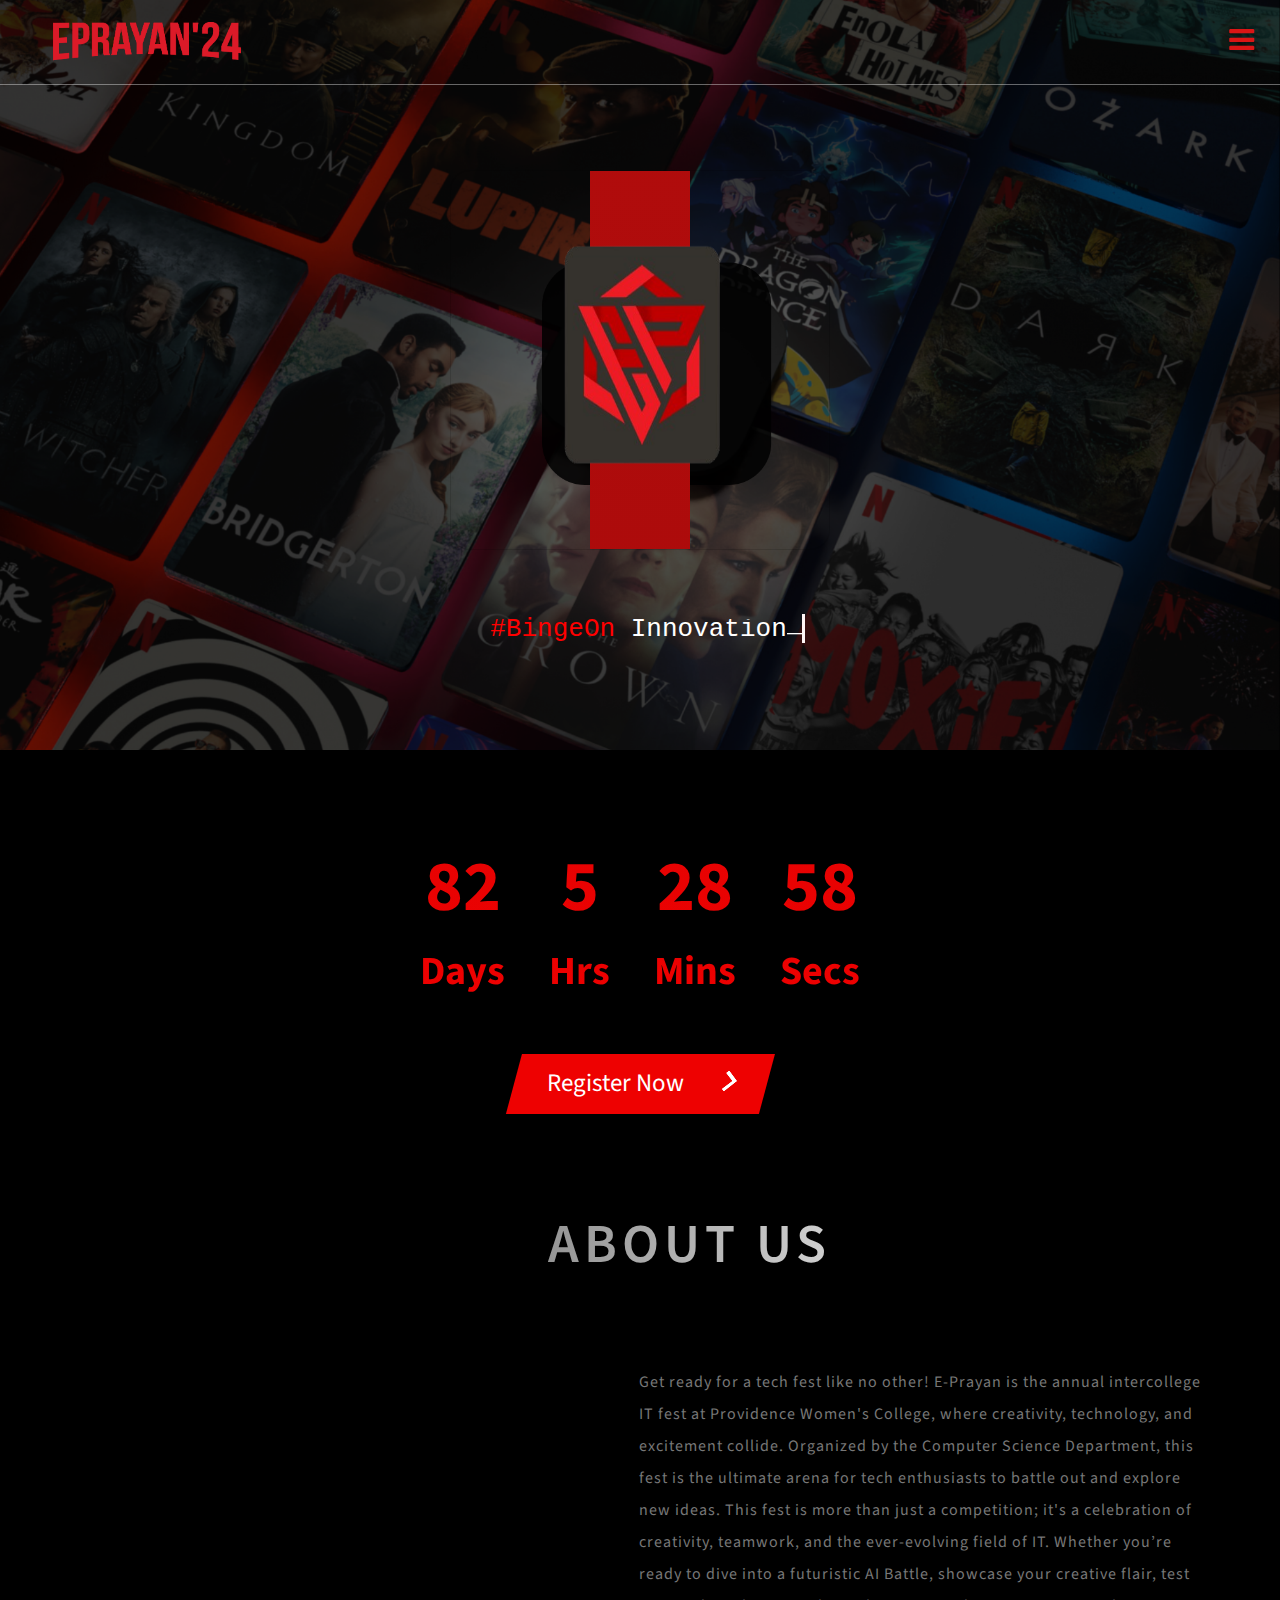
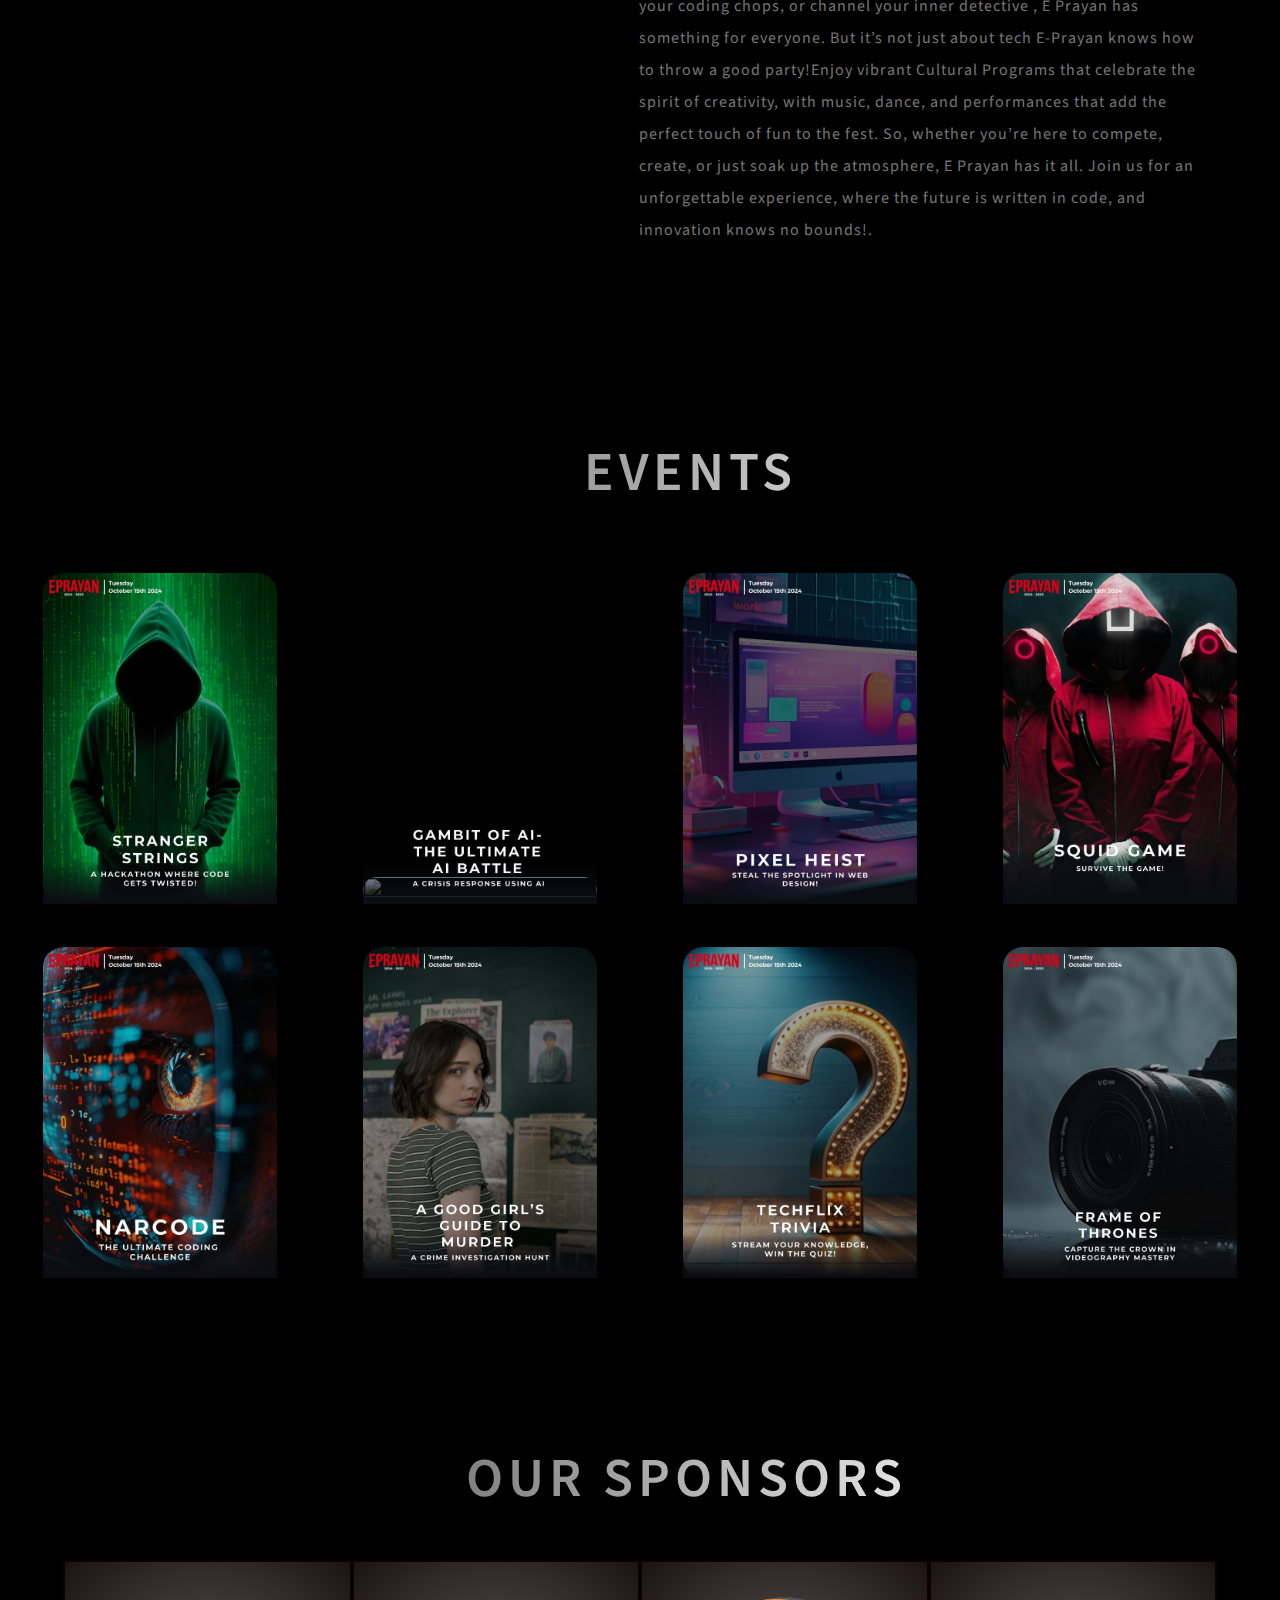
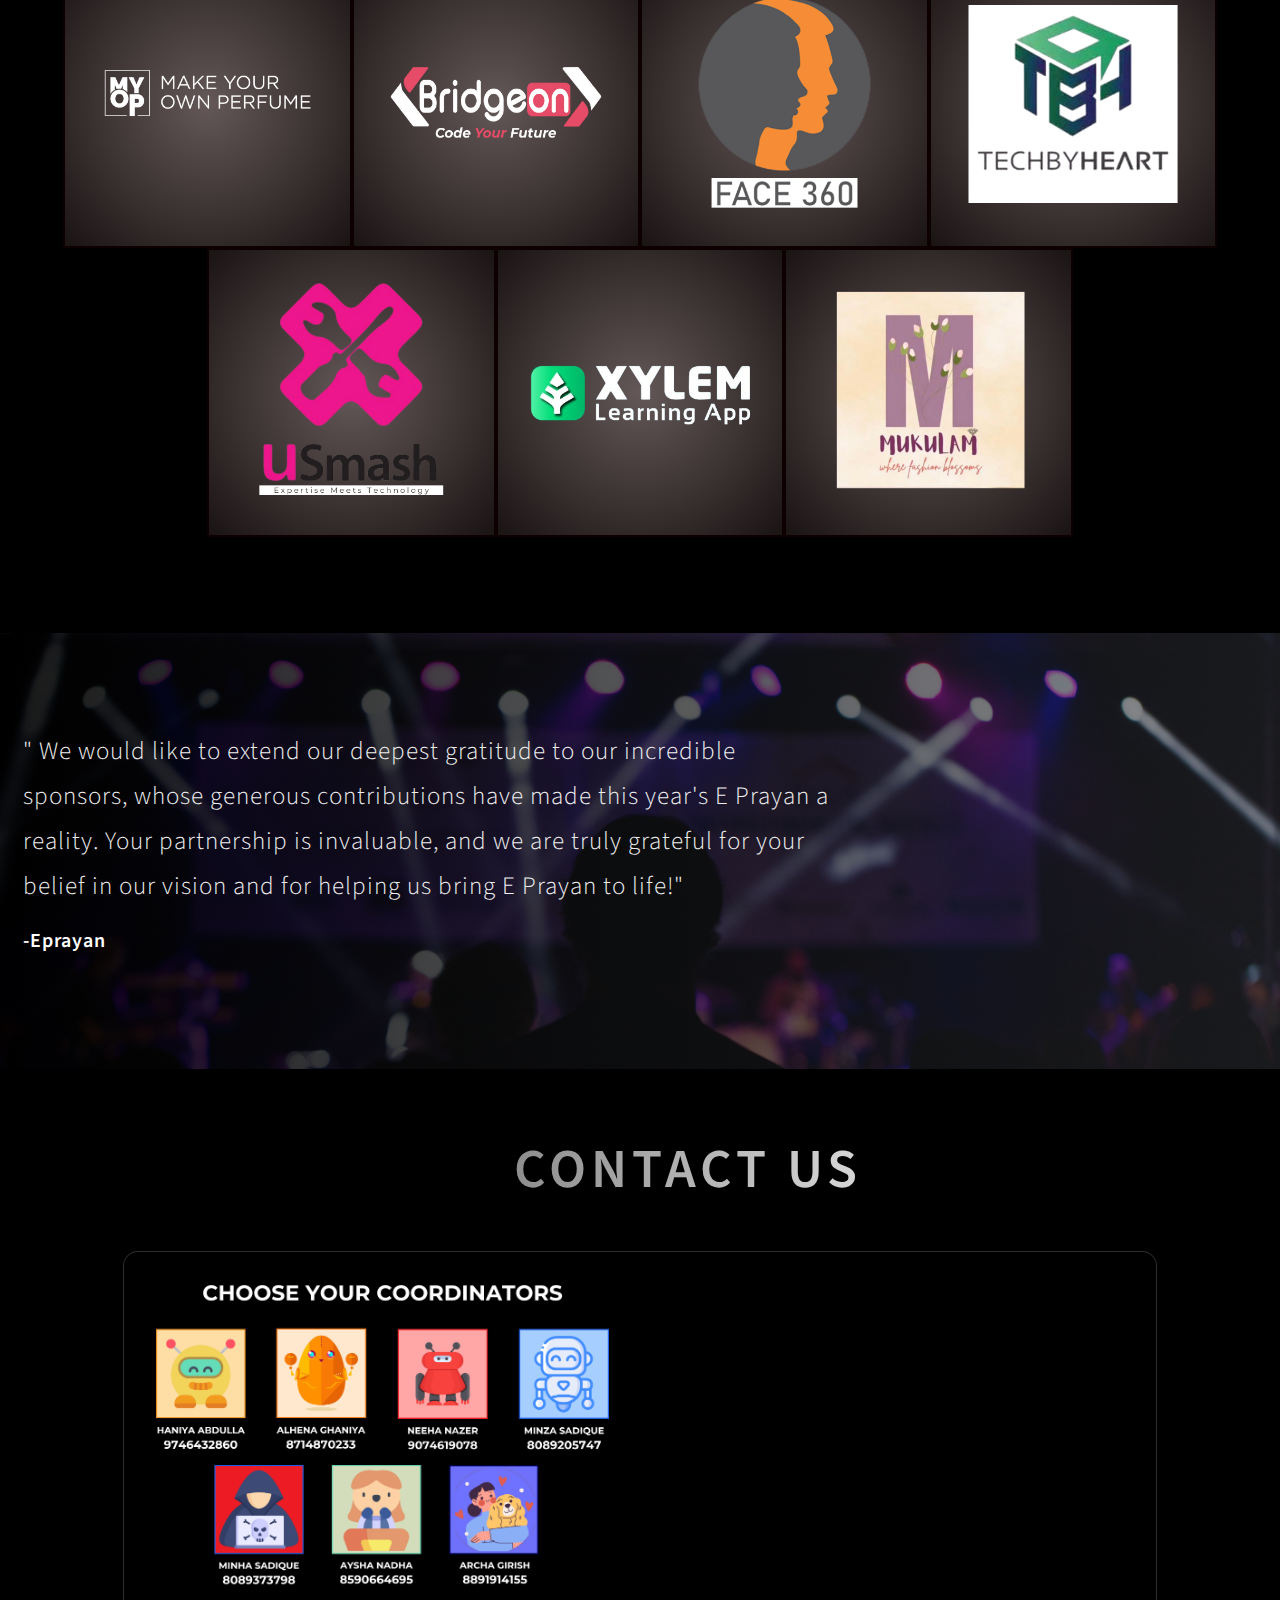
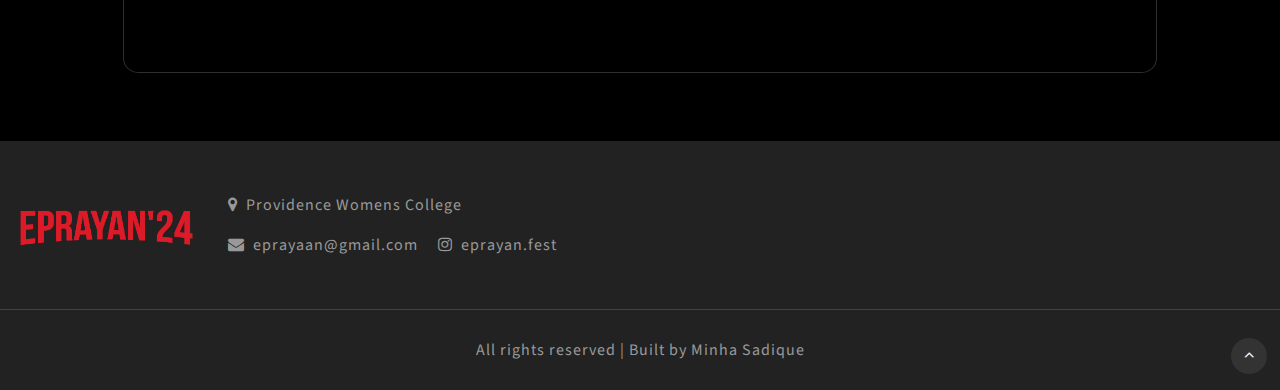
==== commit 2cf13568: "Update index.html" ====
--- a/index.html
+++ b/index.html
@@ -231,7 +231,7 @@
 	<a href="hackathon.html" alt="Events" target="_blank" class="card-link">
 	  <div class="card21">
 	    <div class="wrapper21">
-		  <img src="images/nhackbg.jpg" class="cover-image" />
+		  <img src="images/nhackb.jpg" class="cover-image" />
 	    </div>
 	    <img src="images/2txt-removebg-preview.png" class="title21" />
 	    <img src="images/temp-removebg-preview.png" class="character" />
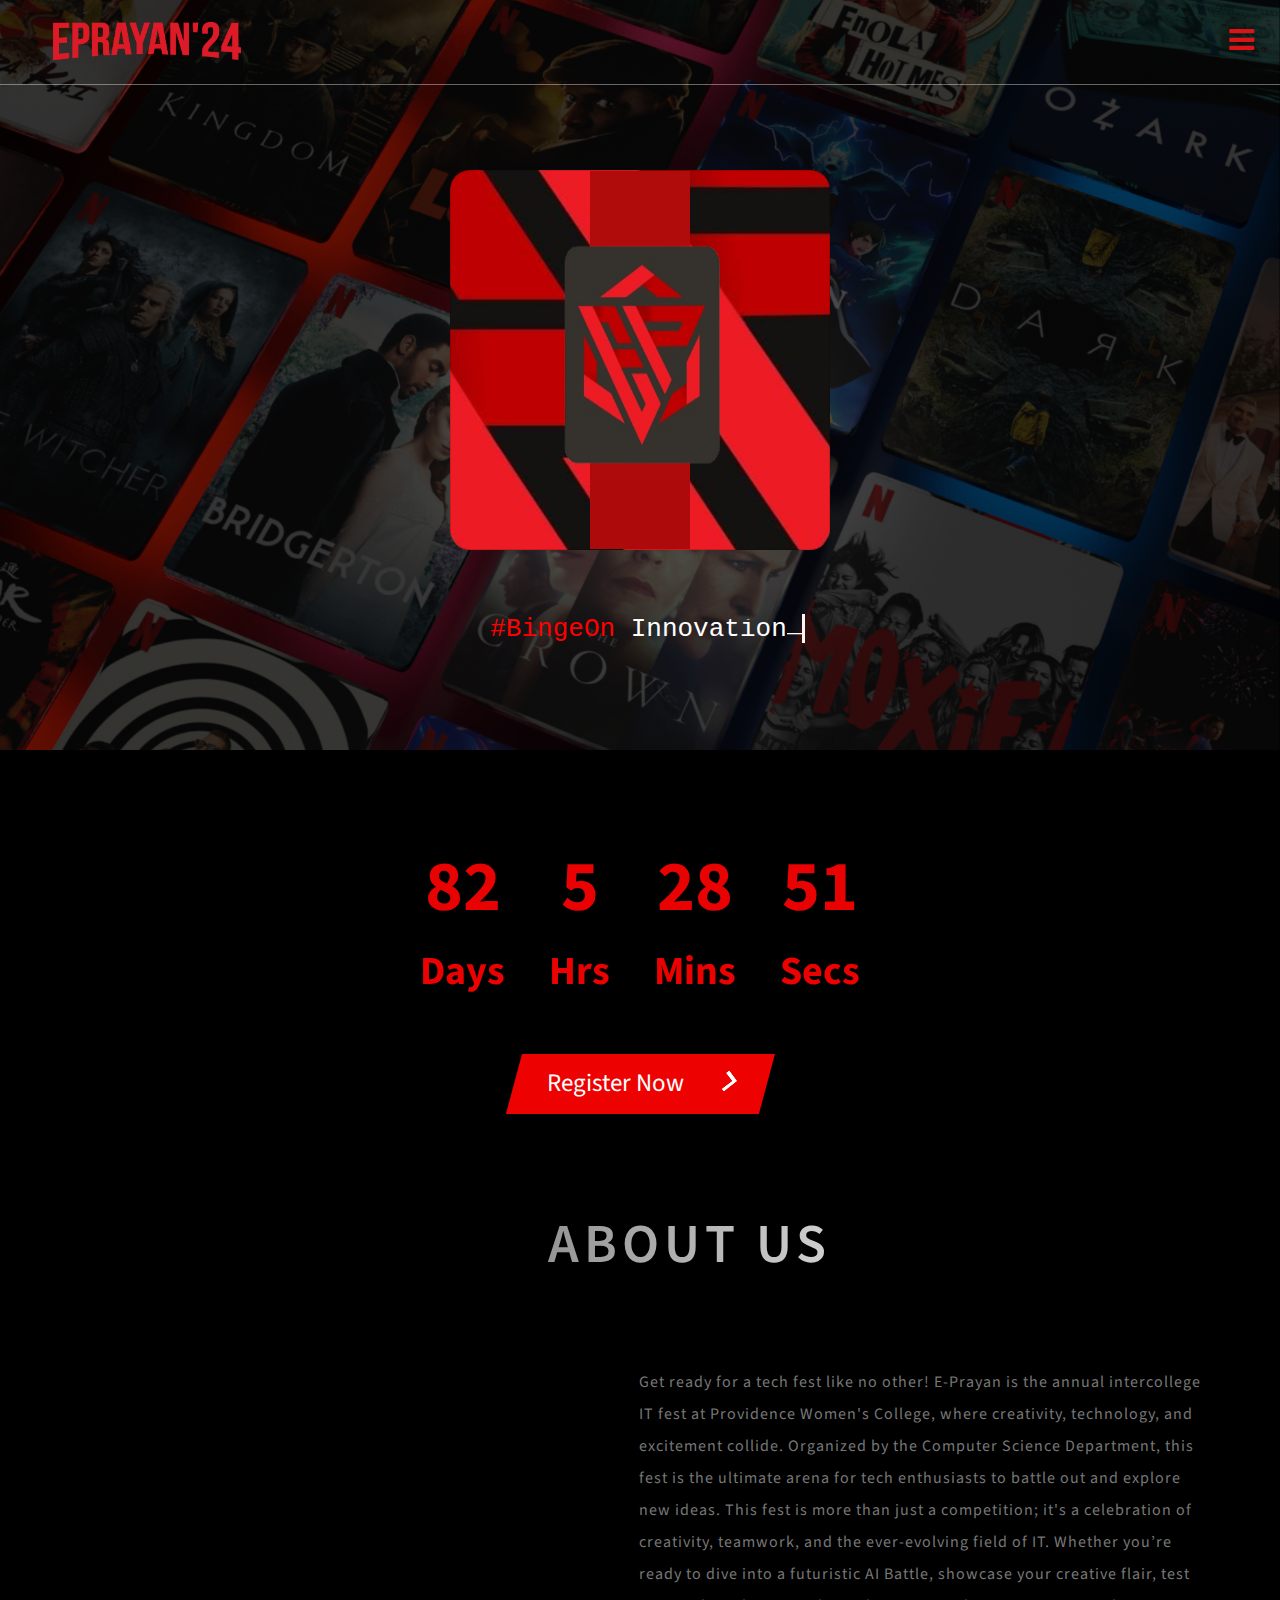
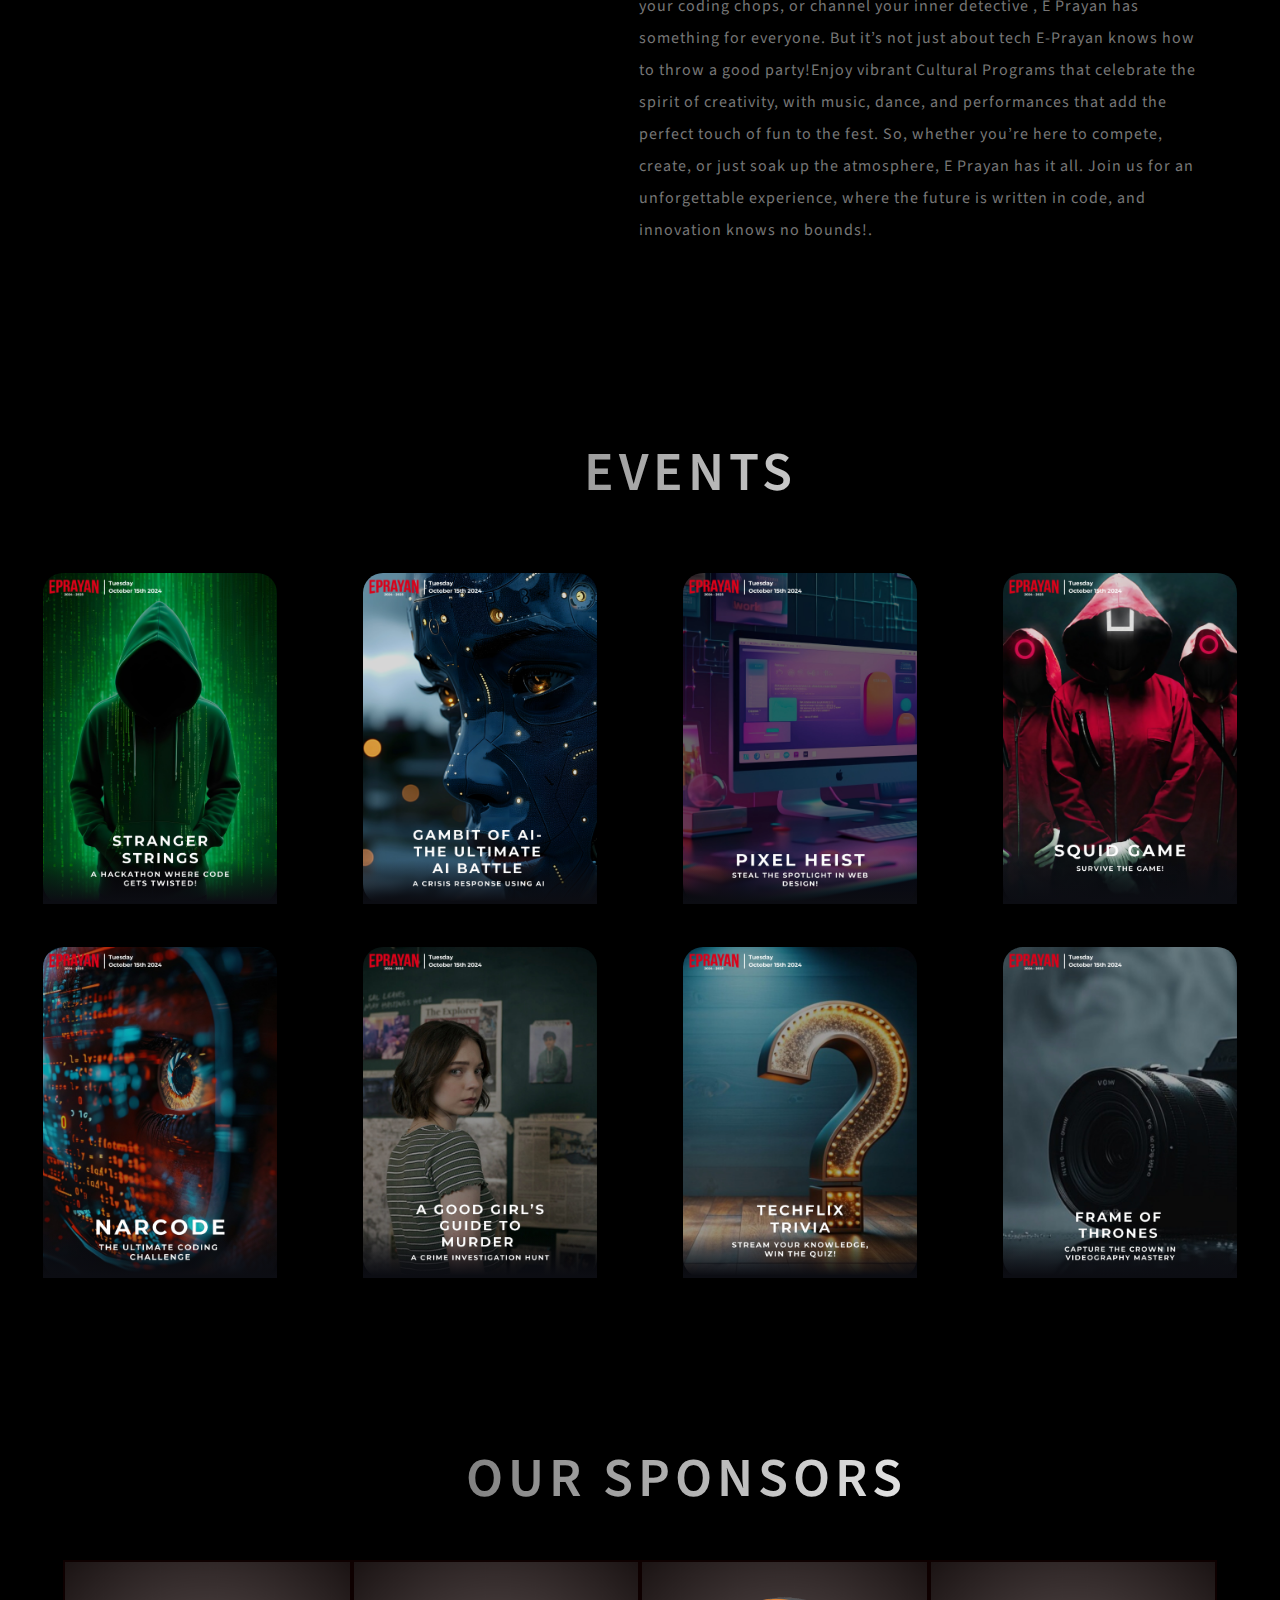
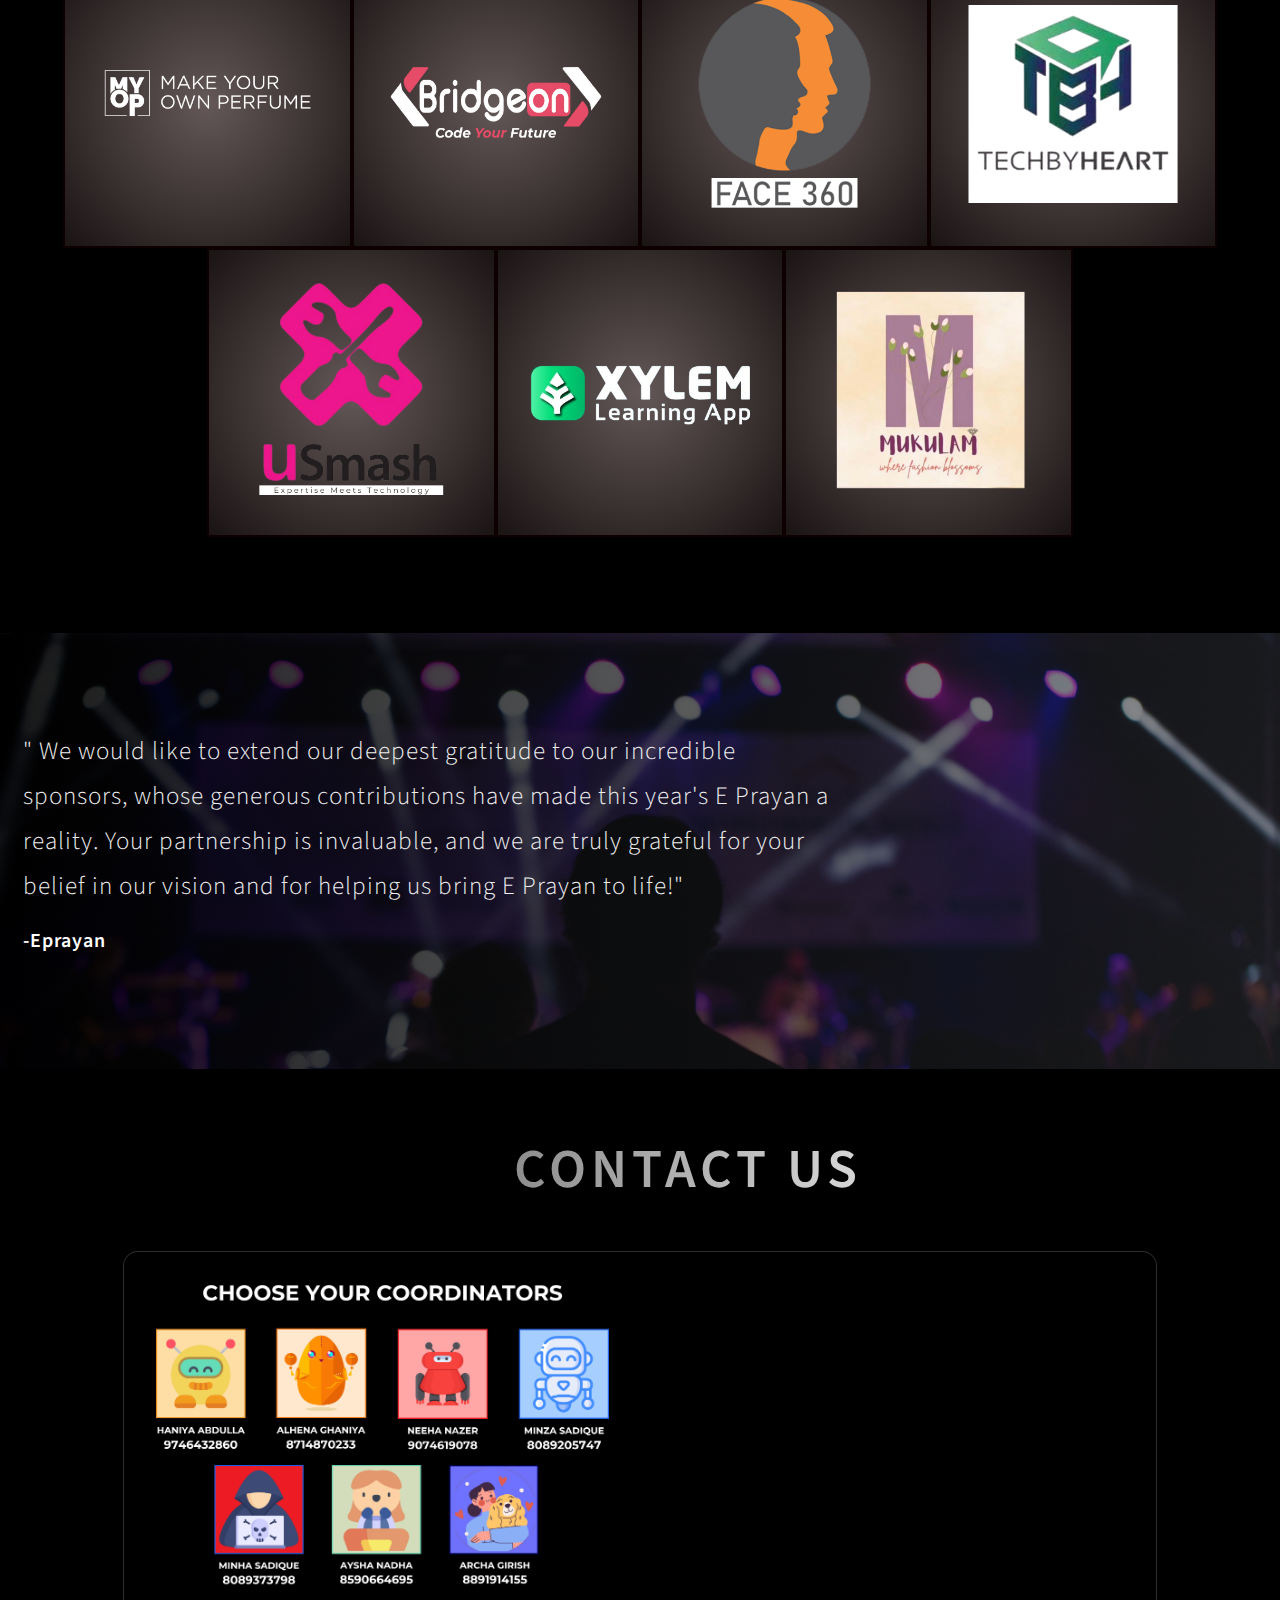
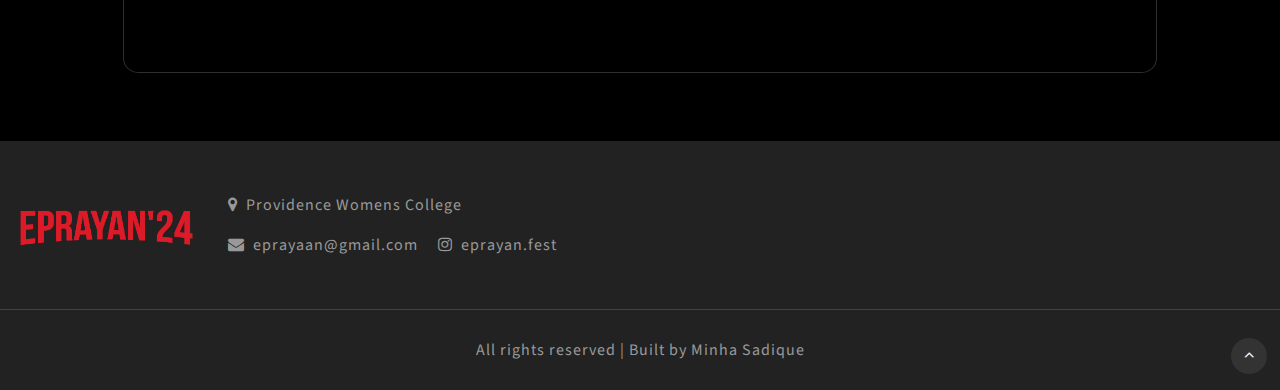
==== commit 1dae06cb: "Update index.html" ====
--- a/index.html
+++ b/index.html
@@ -244,7 +244,7 @@
 			<a href="battle.html" alt="Events" target="_blank" class="card-link">
 			<div class="card21">
 			  <div class="wrapper21">
-				<img src="images/nbattle.jpg" class="cover-image" />
+				<img src="images/nbattleb.jpg" class="cover-image" />
 			  </div>
 			  <img src="images/1txt-removebg-preview.png" class="title21" />
 			  <img src="images/robohead.png" class="character" />
--- a/CSS/style.css
+++ b/CSS/style.css
@@ -242,7 +242,7 @@
 	width: 380px;
 	height: 380px;
 	margin-top: 170px;
-	background:url(../images/thebutton.jpeg) no-repeat center;
+	background:url(../images/thebutton.jpg) no-repeat center;
 	position: relative;
 	display: flex;
 	place-content: center;
@@ -1115,7 +1115,7 @@
 /*-- quote --*/
 
 .quote1{
-	background: url(../images/hackbg.jpeg) 0px 0px;
+	background: url(../images/hackbg.jpg) 0px 0px;
   background-size: cover;
   position: relative;
 }
@@ -1272,7 +1272,7 @@
 
 
 .quote2{
-	background: url(images/battlebg.jpeg) 0px 0px;
+	background: url(../images/battlebg.jpeg) 0px 0px;
   background-size: cover;
   position: relative;
 }
@@ -1392,7 +1392,7 @@
 }
 
 .quote7{
-	background: url(../images/videographbg.jpeg) 0px 0px;
+	background: url(../images/videographbg.jpg) 0px 0px;
   background-size: cover;
   position: relative;
 }
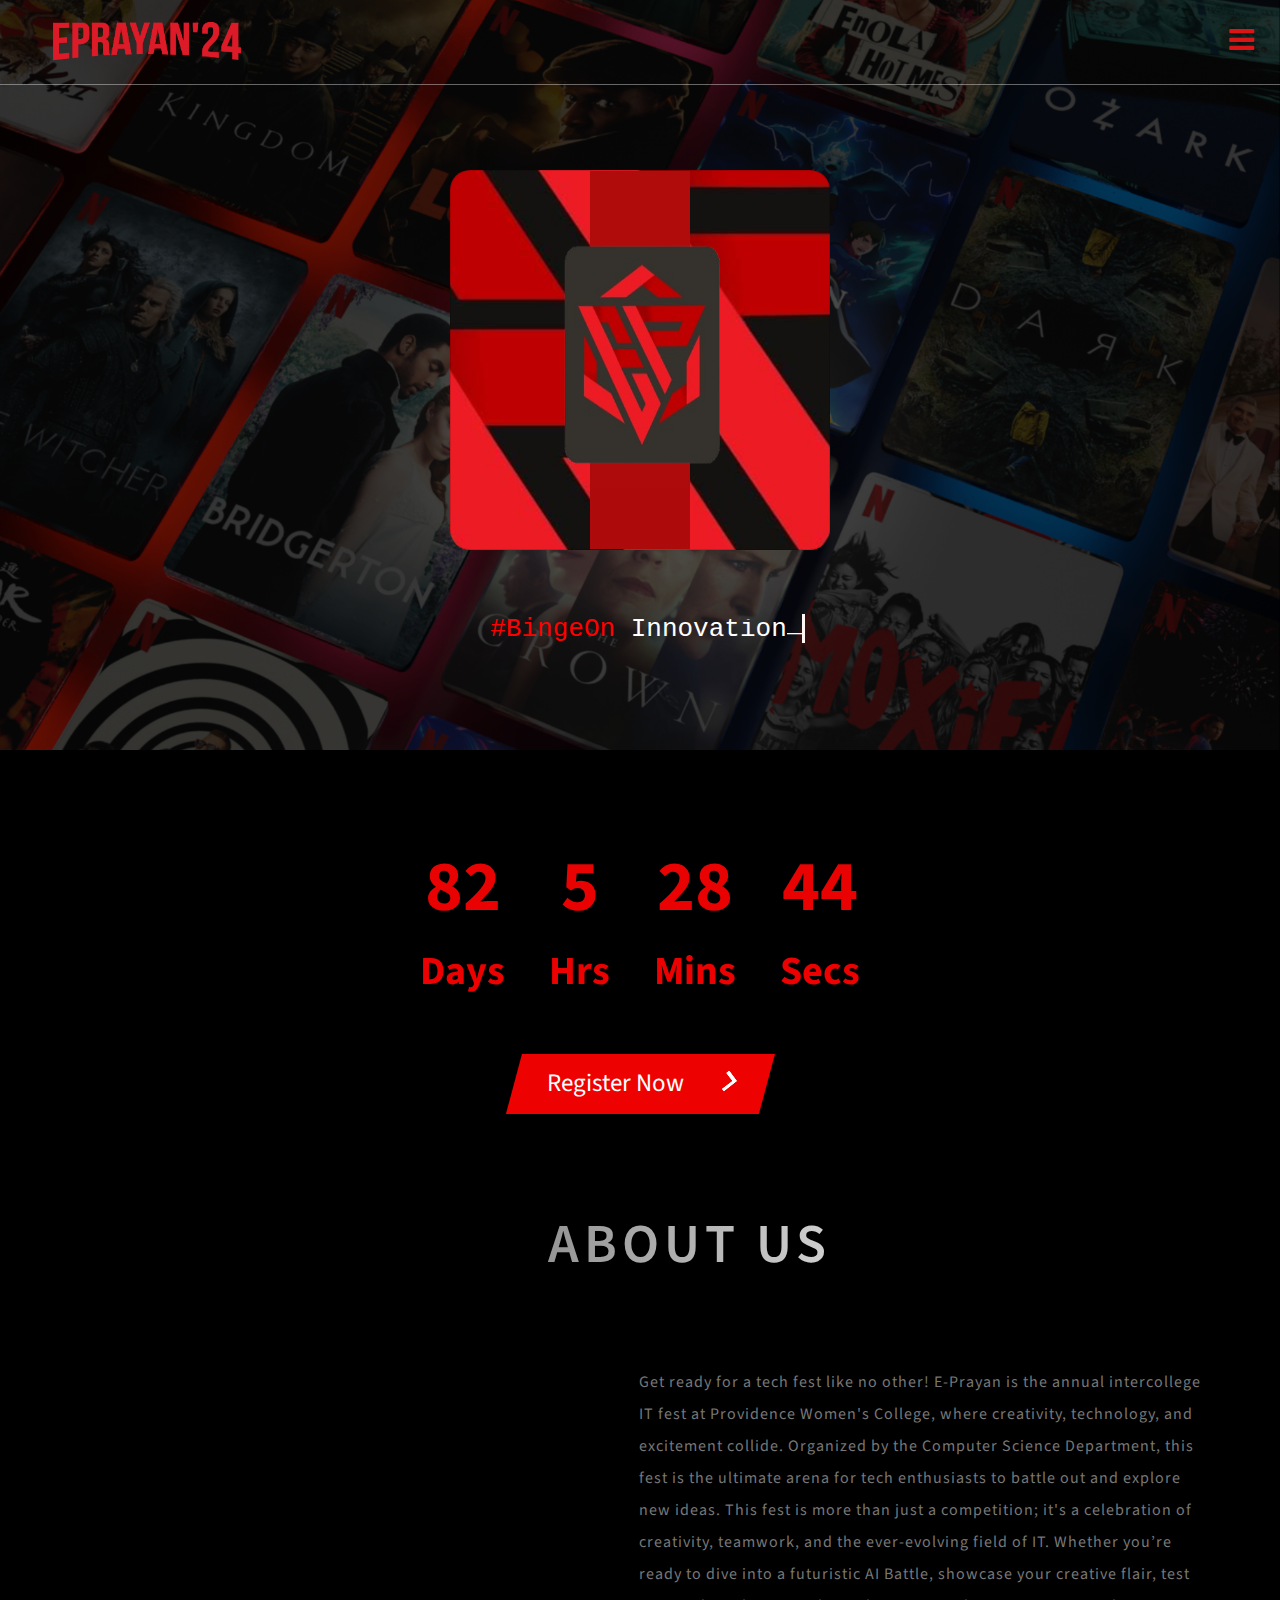
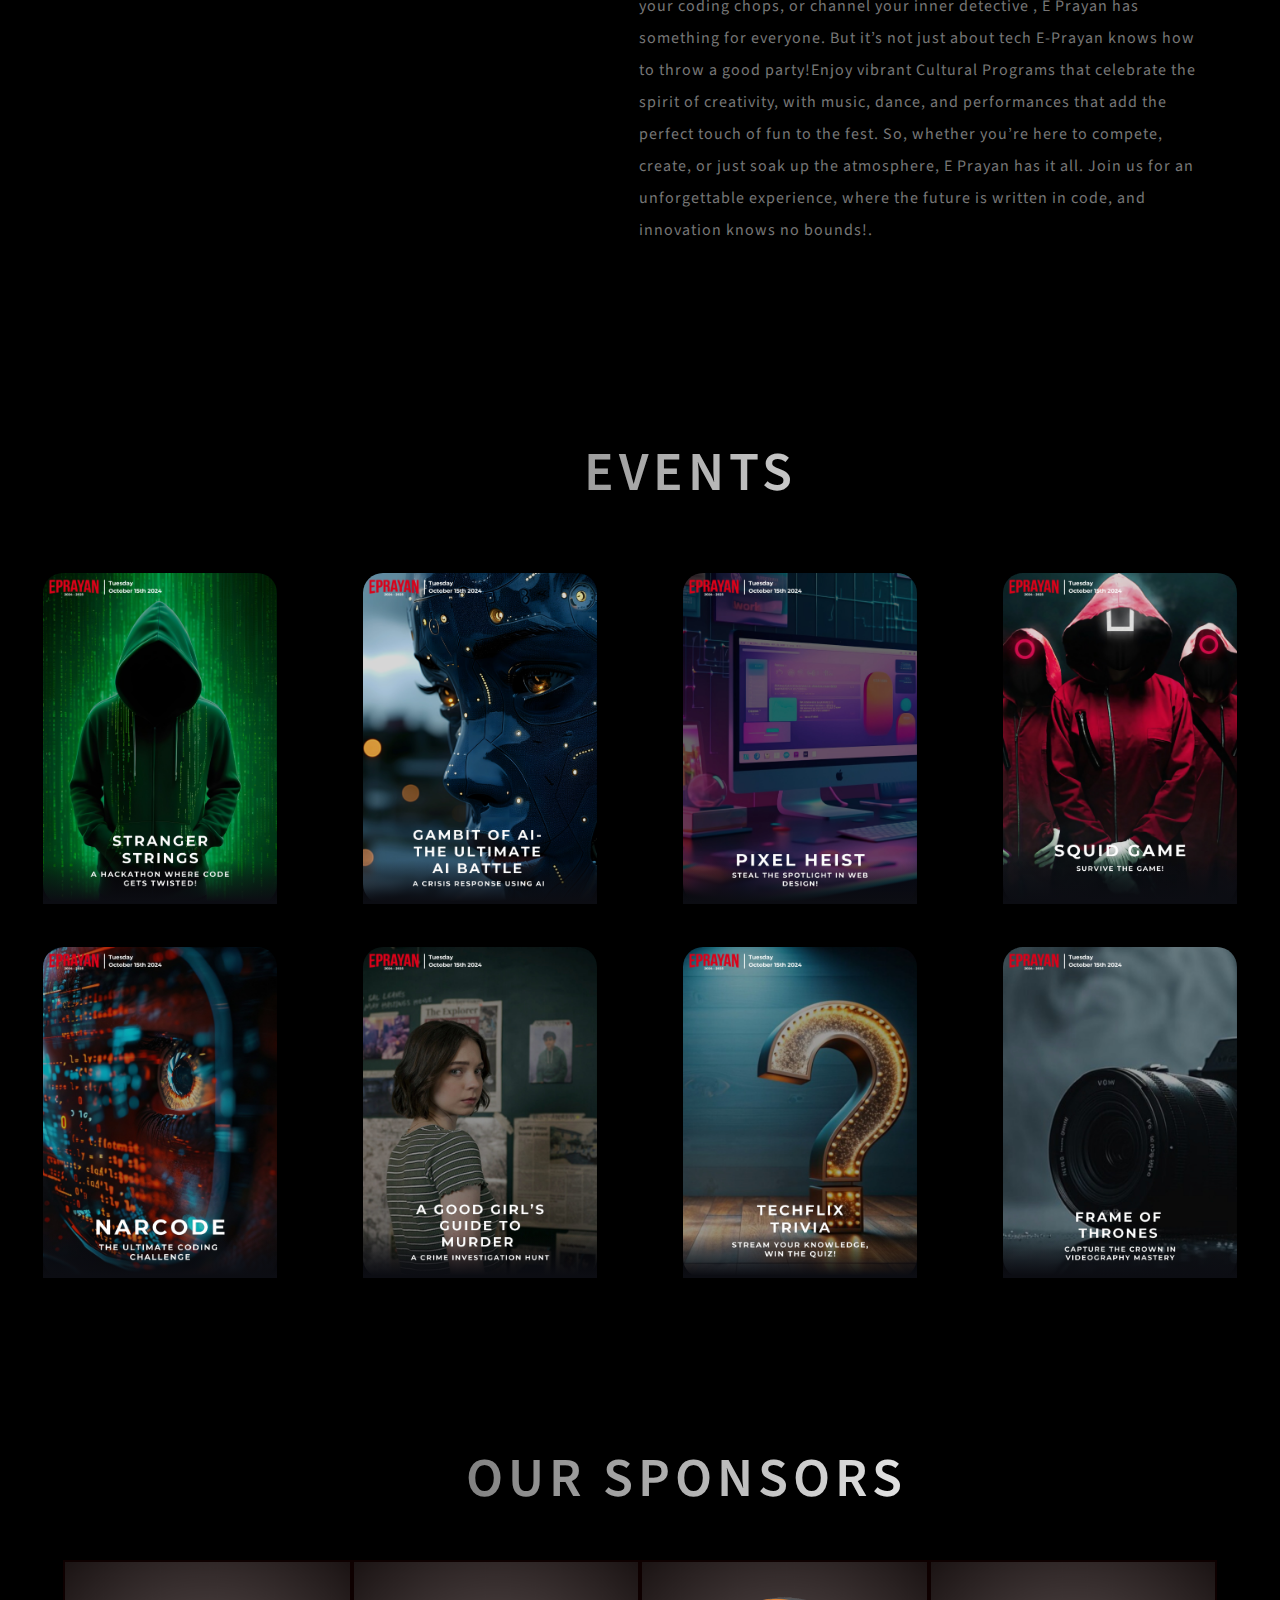
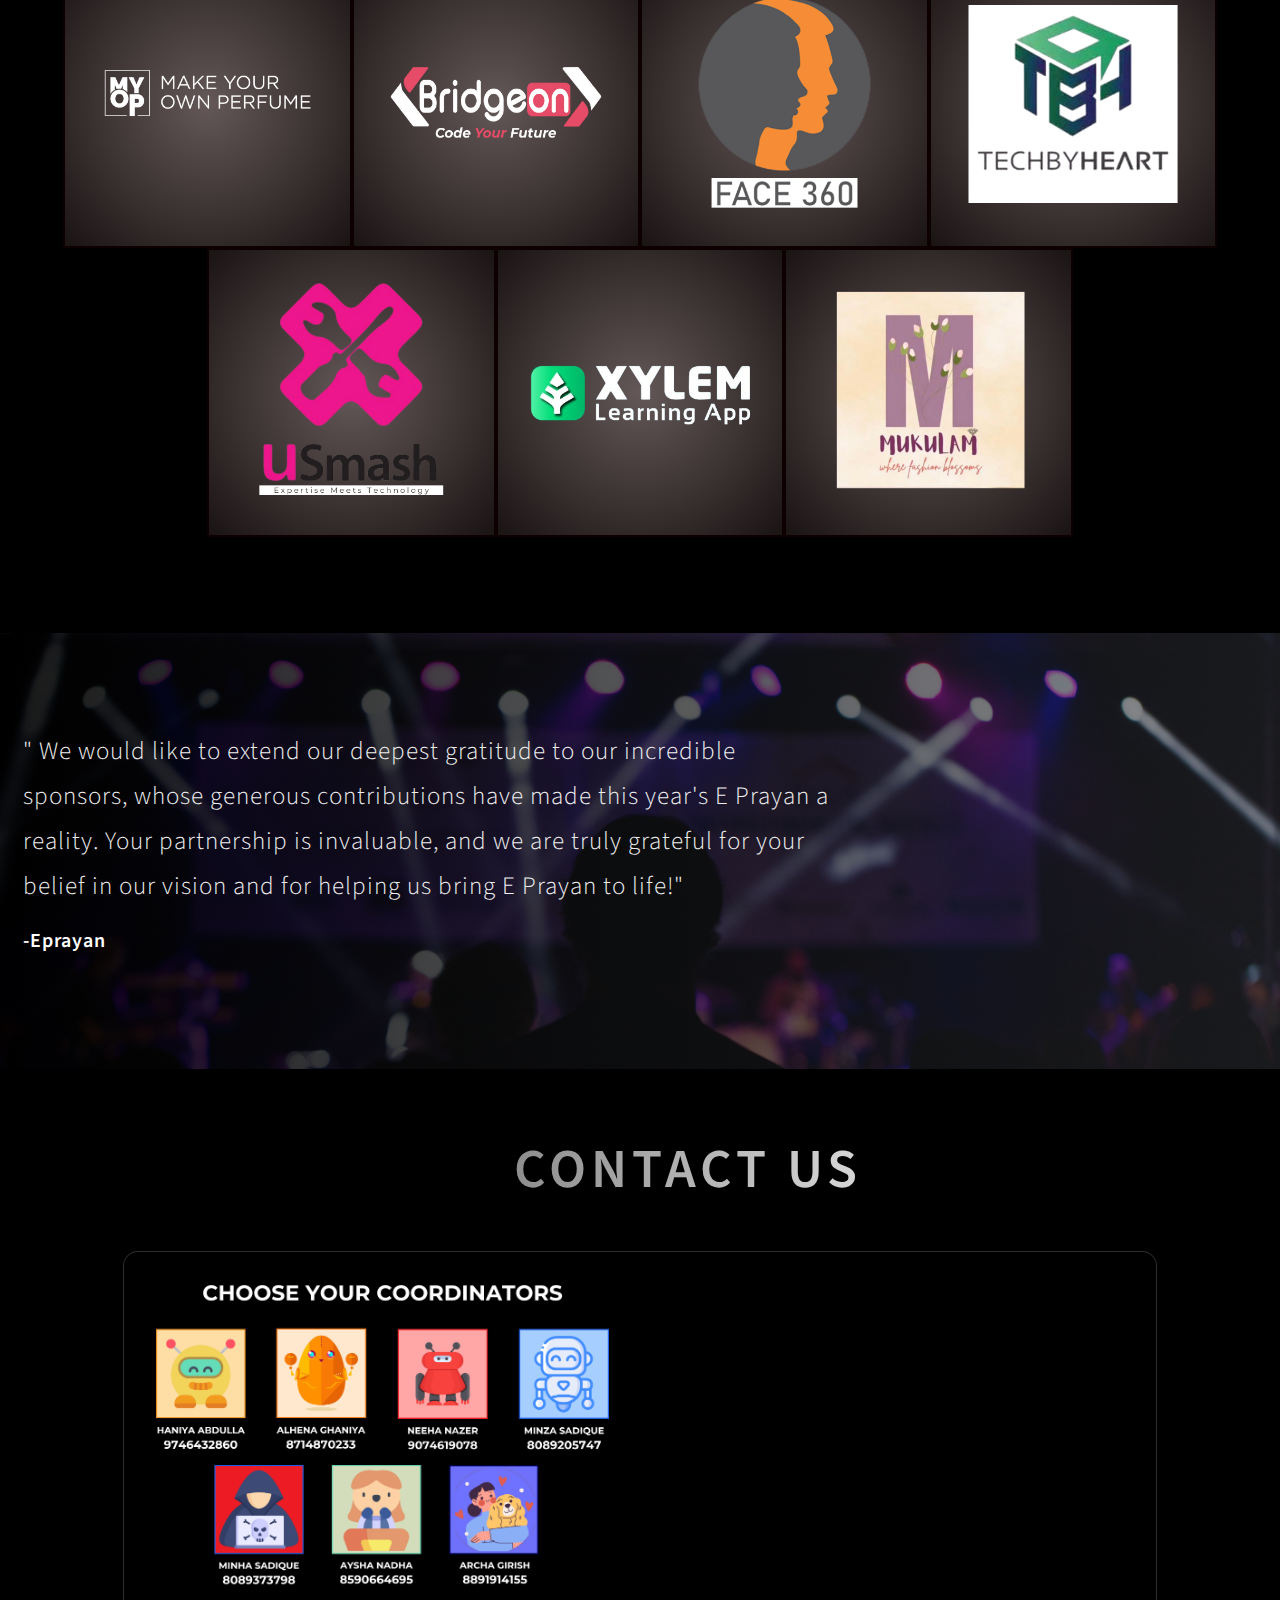
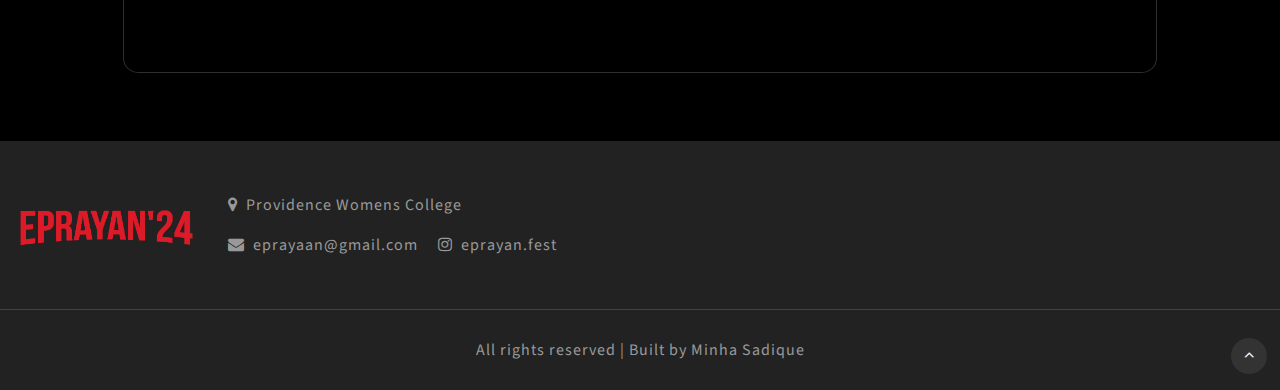
==== commit e45ee02e: "Update index.html" ====
--- a/index.html
+++ b/index.html
@@ -405,7 +405,7 @@
 				<div class="box9">
 					<img src="images/bridgeoon.png" alt="portfolio" class="img-fluid" />
 					<div class="box-content">
-						<h3 class="title">Our Sponsor</h3>
+						<h3 class="title"> Silver Sponsor</h3>
 						<ul class="icon">
 							<li><a href="https://bridgeon.in/"><i class="fa fa-search"></i></a></li>
 							<li><a href="https://www.instagram.com/bridgeon.in?igsh=MW1yN3dmMGlsb2VtMg=="><i class="fa fa-instagram"></i></a></li>
@@ -417,7 +417,7 @@
 				<div class="box9">
 					<img src="images/face360logoo.png" alt="portfolio" class="img-fluid" />
 					<div class="box-content">
-						<h3 class="title">Our Sponsor</h3>
+						<h3 class="title"> Silver Sponsor</h3>
 						<ul class="icon">
 							<li><a href="https://www.face360.in/"><i class="fa fa-search"></i></a></li>
 							<li><a href="https://www.instagram.com/face_360_?igsh=MTY4NG4zMXFmbmM3YQ=="><i class="fa fa-instagram"></i></a></li>
@@ -429,7 +429,7 @@
 				<div class="box9">
 					<img src="images/tbhlogoo.png" alt="portfolio" class="img-fluid" />
 					<div class="box-content">
-						<h3 class="title">Sponsor</h3>
+						<h3 class="title"> Bronze Sponsor</h3>
 						<ul class="icon">
 							<li><a href="https://www.techbyheart.in/"><i class="fa fa-search"></i></a></li>
 							<li><a href="https://www.instagram.com/tbh.ind?igsh=MTc0NHJnYmo3cHhkbQ=="><i class="fa fa-instagram"></i></a></li>
@@ -441,7 +441,7 @@
 				<div class="box9">
 					<img src="images/usmashlogoo.png" alt="portfolio" class="img-fluid" />
 					<div class="box-content">
-						<h3 class="title">Sponsor</h3>
+						<h3 class="title"> Bronze Sponsor</h3>
 						<ul class="icon">
 							<li><a href="https://g.co/kgs/EWa52c5"><i class="fa fa-search"></i></a></li>
 							<li><a href="https://www.instagram.com/usmashclt?igsh=MTJsMDljdjNsN2NnYw=="><i class="fa fa-instagram"></i></a></li>
@@ -453,7 +453,7 @@
 				<div class="box9">
 					<img src="images/xylemlogoo.png" alt="portfolio" class="img-fluid" />
 					<div class="box-content">
-						<h3 class="title">Sponsor</h3>
+						<h3 class="title"> Bronze Sponsor</h3>
 						<ul class="icon">
 							<li><a href="https://xylemlearning.com/"><i class="fa fa-search"></i></a></li>
 							<li><a href="https://www.instagram.com/xylem_learning?igsh=MWJhZndodngxZW43eQ=="><i class="fa fa-instagram"></i></a></li>
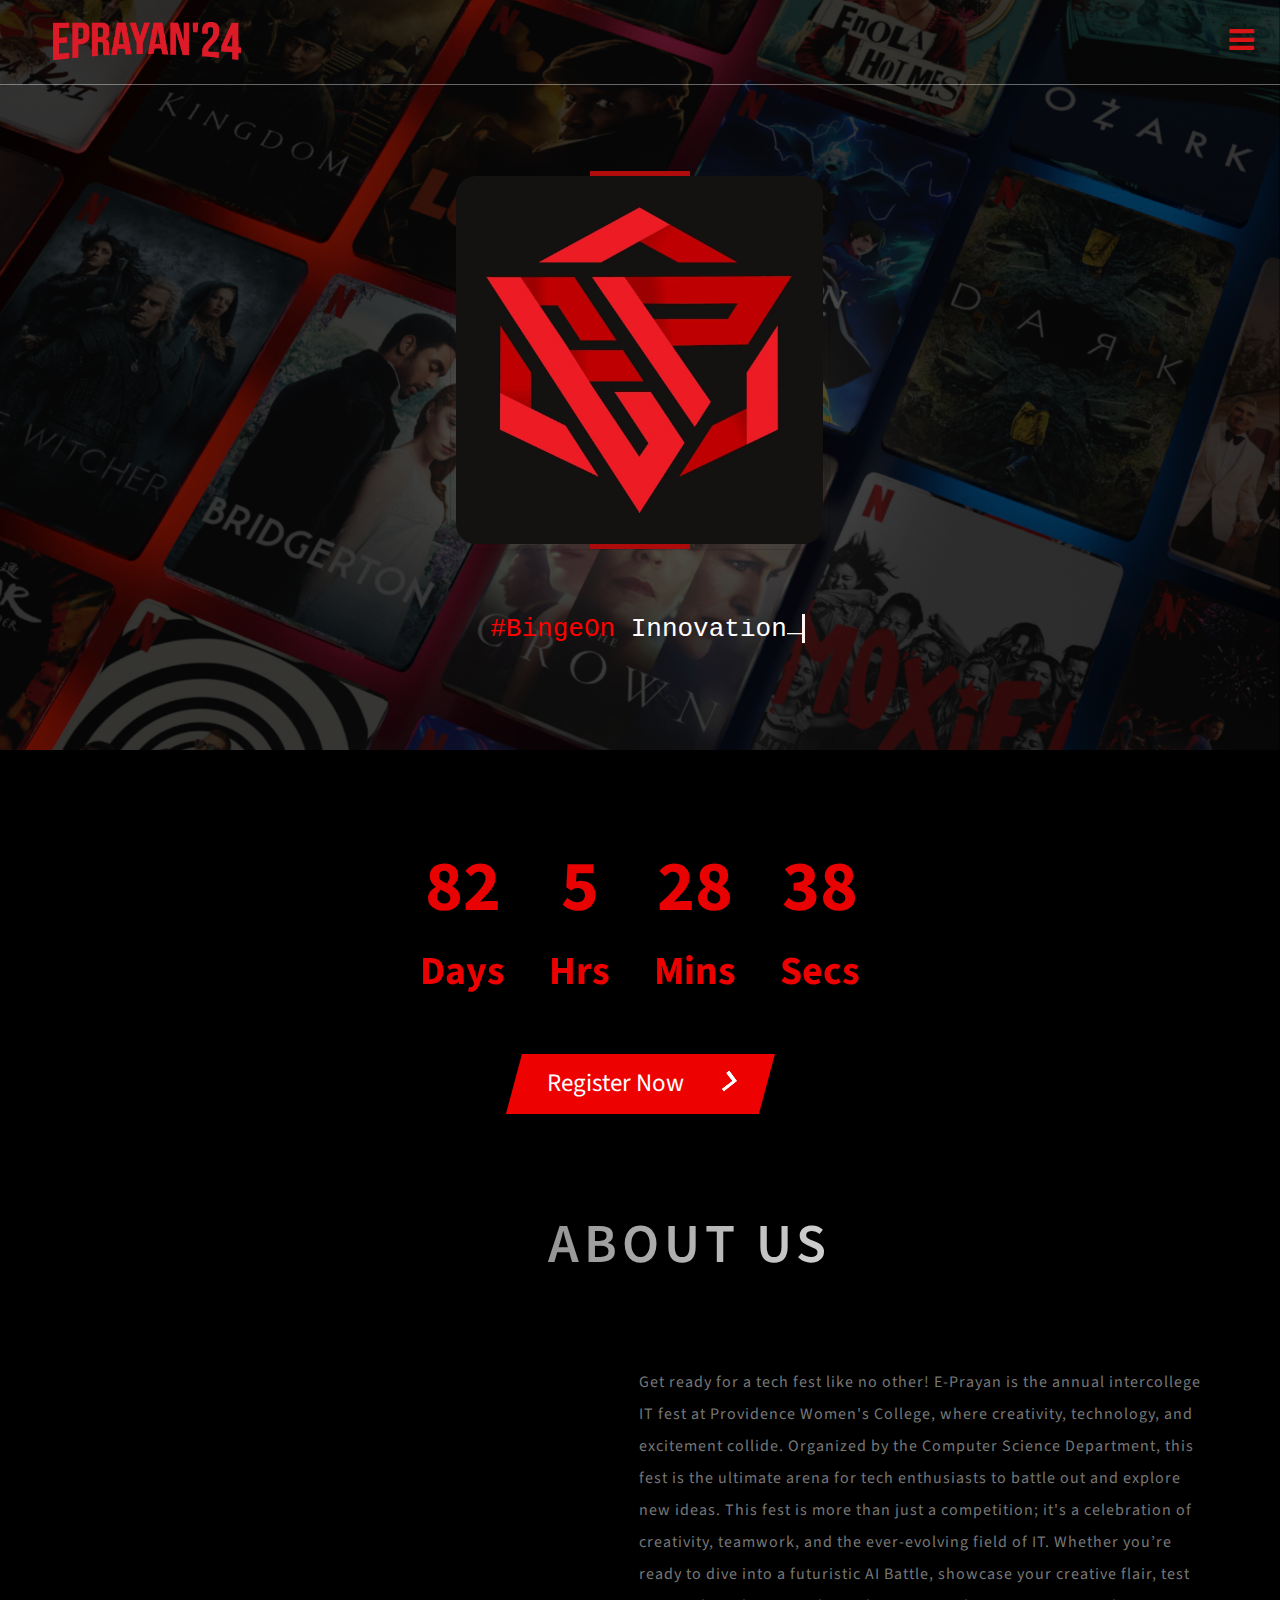
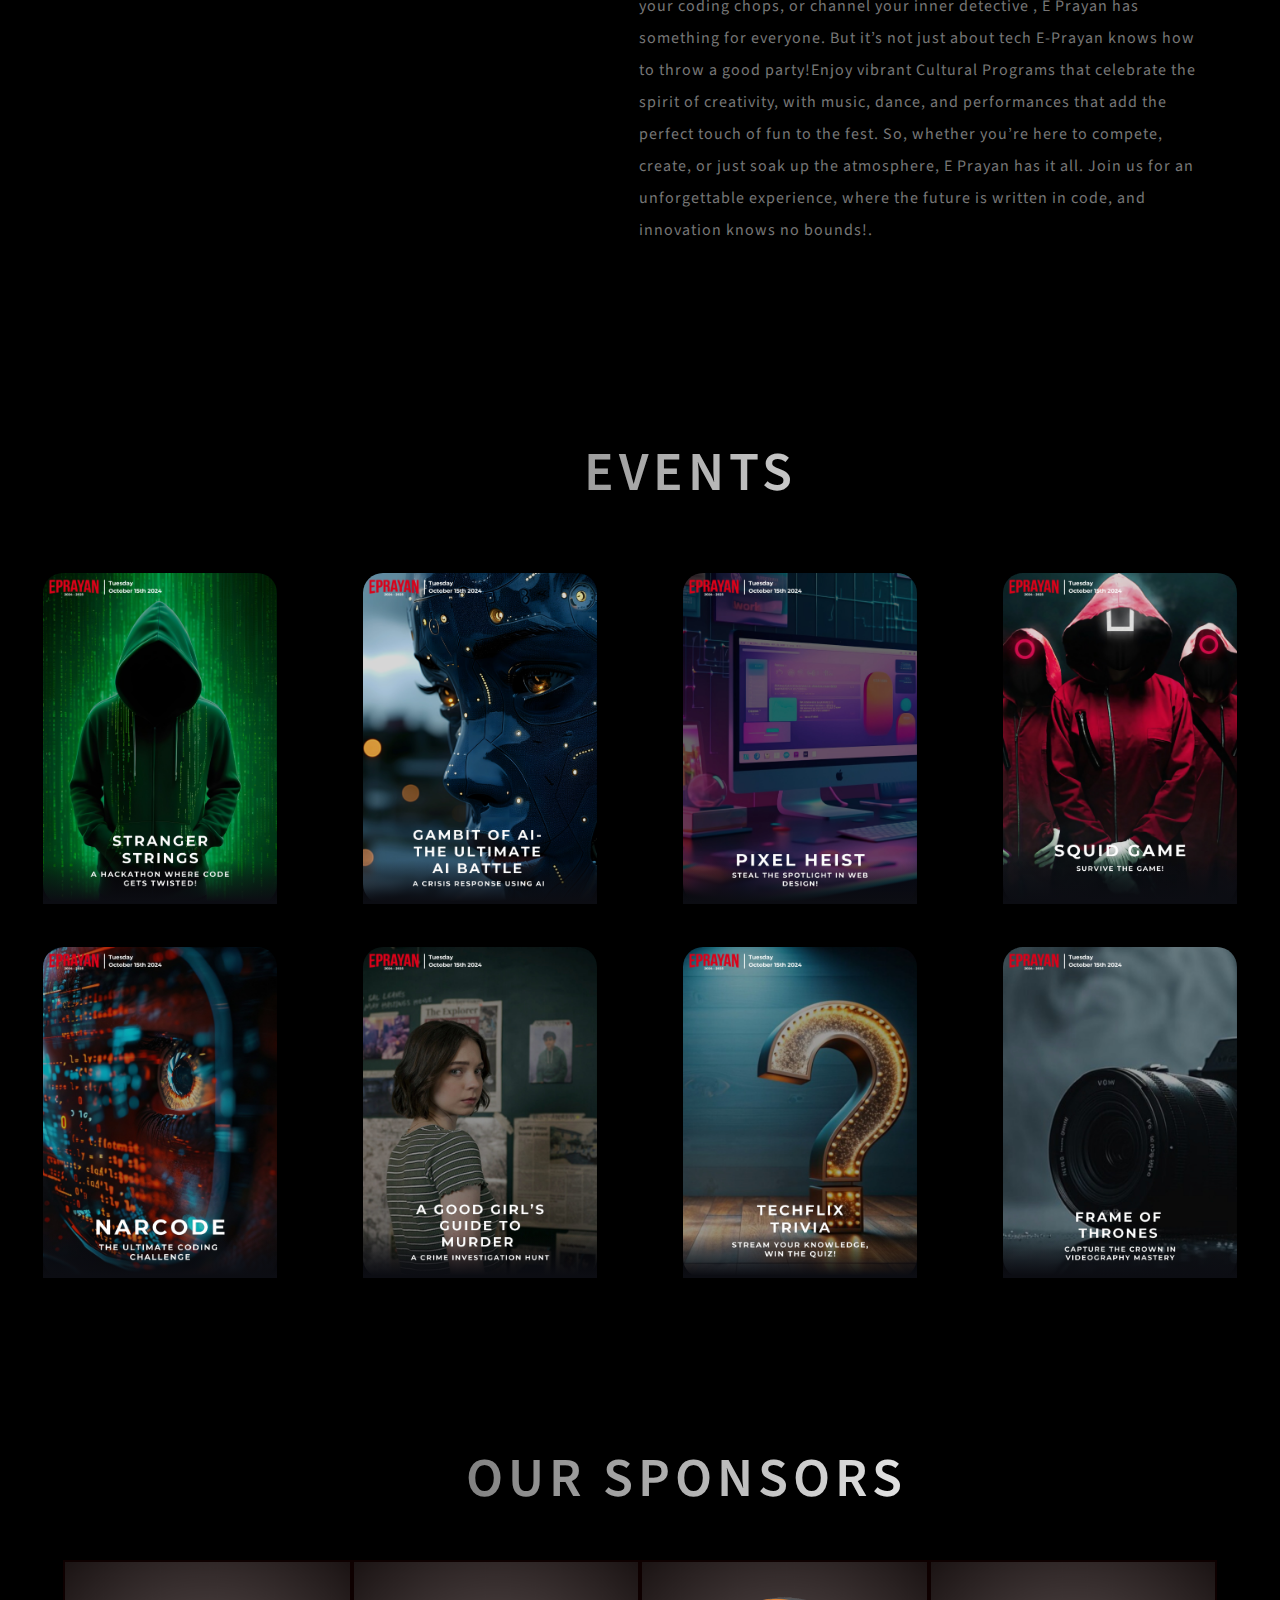
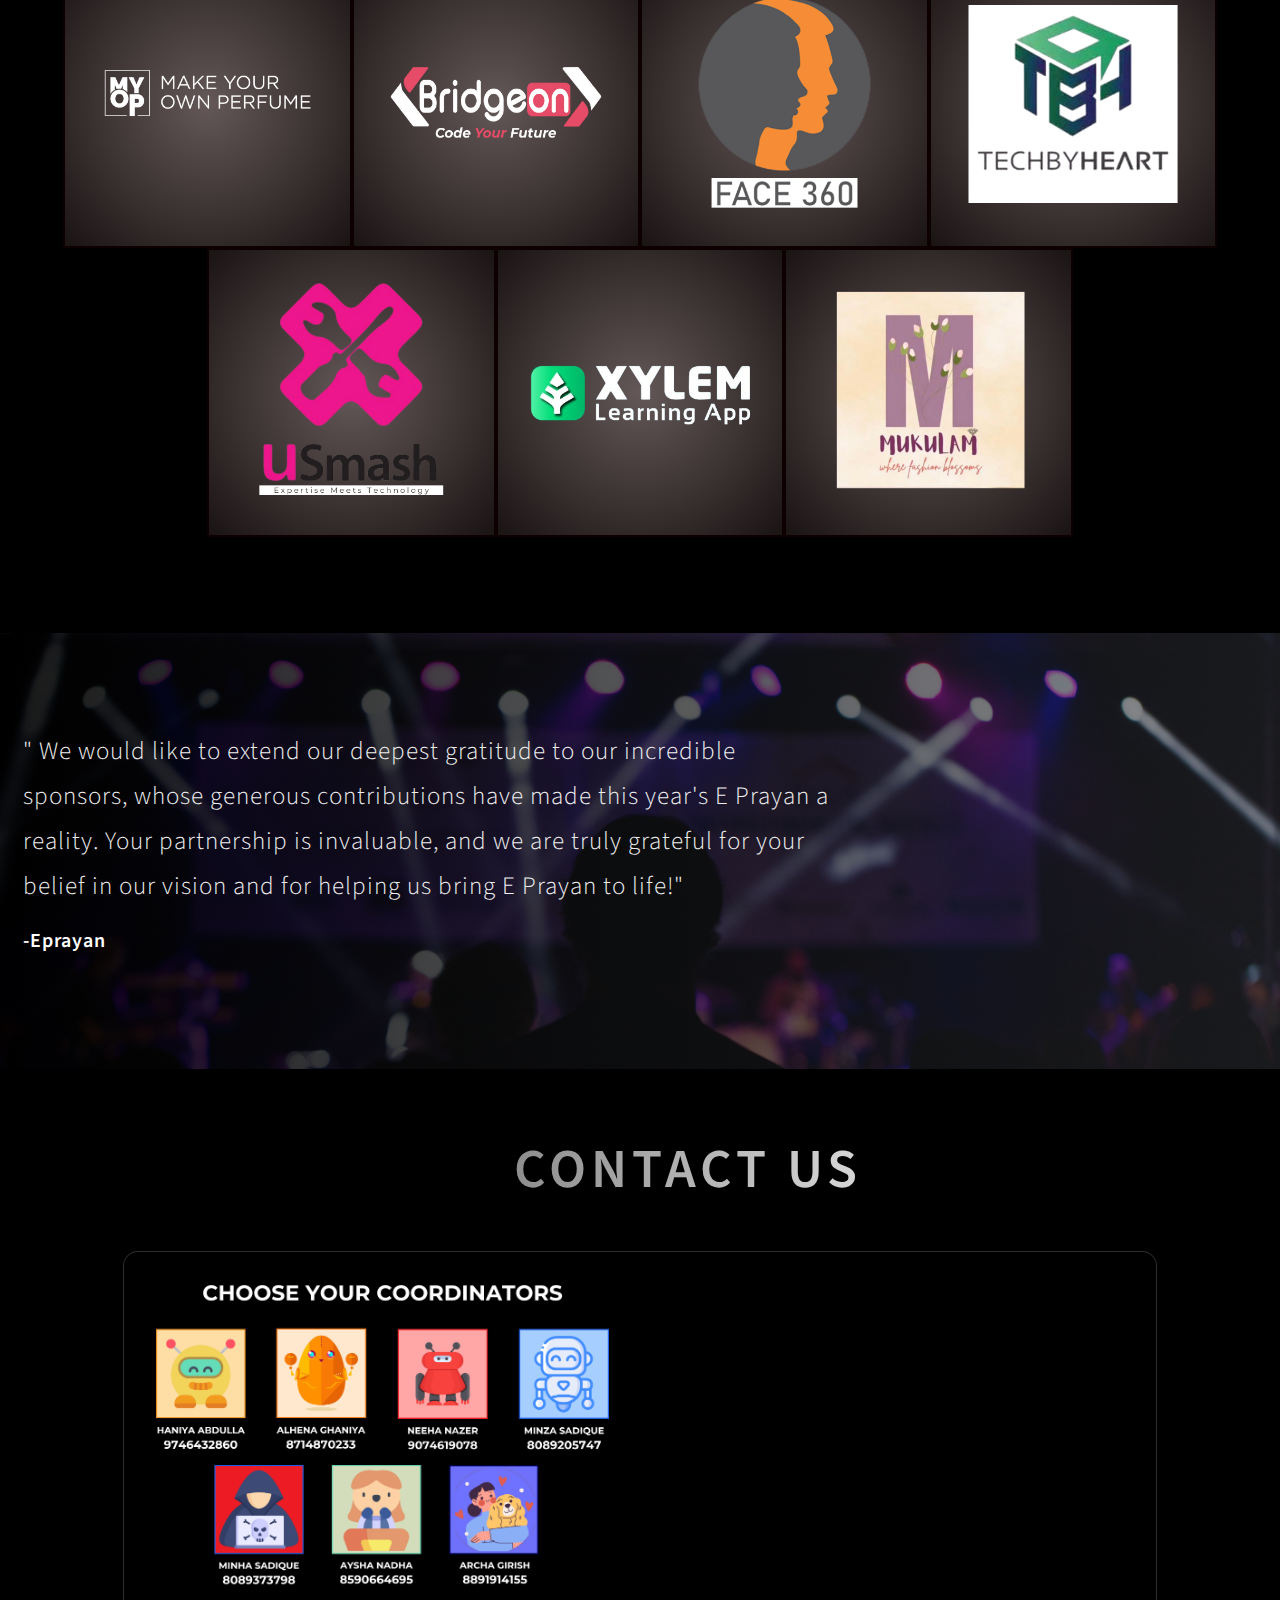
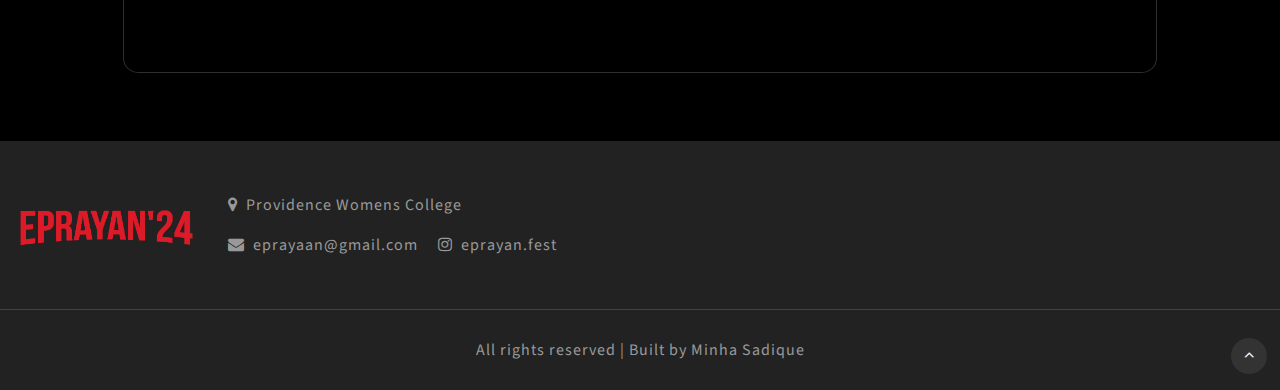
==== commit e1a2da4b: "Update index.html" ====
--- a/index.html
+++ b/index.html
@@ -465,7 +465,7 @@
 				<div class="box9">
 					<img src="images/mukulamlogoo.png" alt="portfolio" class="img-fluid" />
 					<div class="box-content">
-						<h3 class="title">Sponsor</h3>
+						<h3 class="title"> Bronze Sponsor</h3>
 						<ul class="icon">
 							
 							<li><a href="https://www.instagram.com/mukulam23?igsh=MXVvdzNhaGNqOHliMg=="><i class="fa fa-instagram"></i></a></li>
--- a/CSS/style.css
+++ b/CSS/style.css
@@ -242,7 +242,7 @@
 	width: 380px;
 	height: 380px;
 	margin-top: 170px;
-	background:url(../images/thebutton.jpg) no-repeat center;
+	background:url(../images/) no-repeat center;
 	position: relative;
 	display: flex;
 	place-content: center;
@@ -278,7 +278,7 @@
   .card::after {
 	content: '';
 	position: absolute;
-	background:url(../images/thebutton.jpeg) no-repeat center;;
+	background:url(../images/thebutton.jpg) no-repeat center;;
 	background-size: cover;
 	width: 367px;
 	inset: 5px;
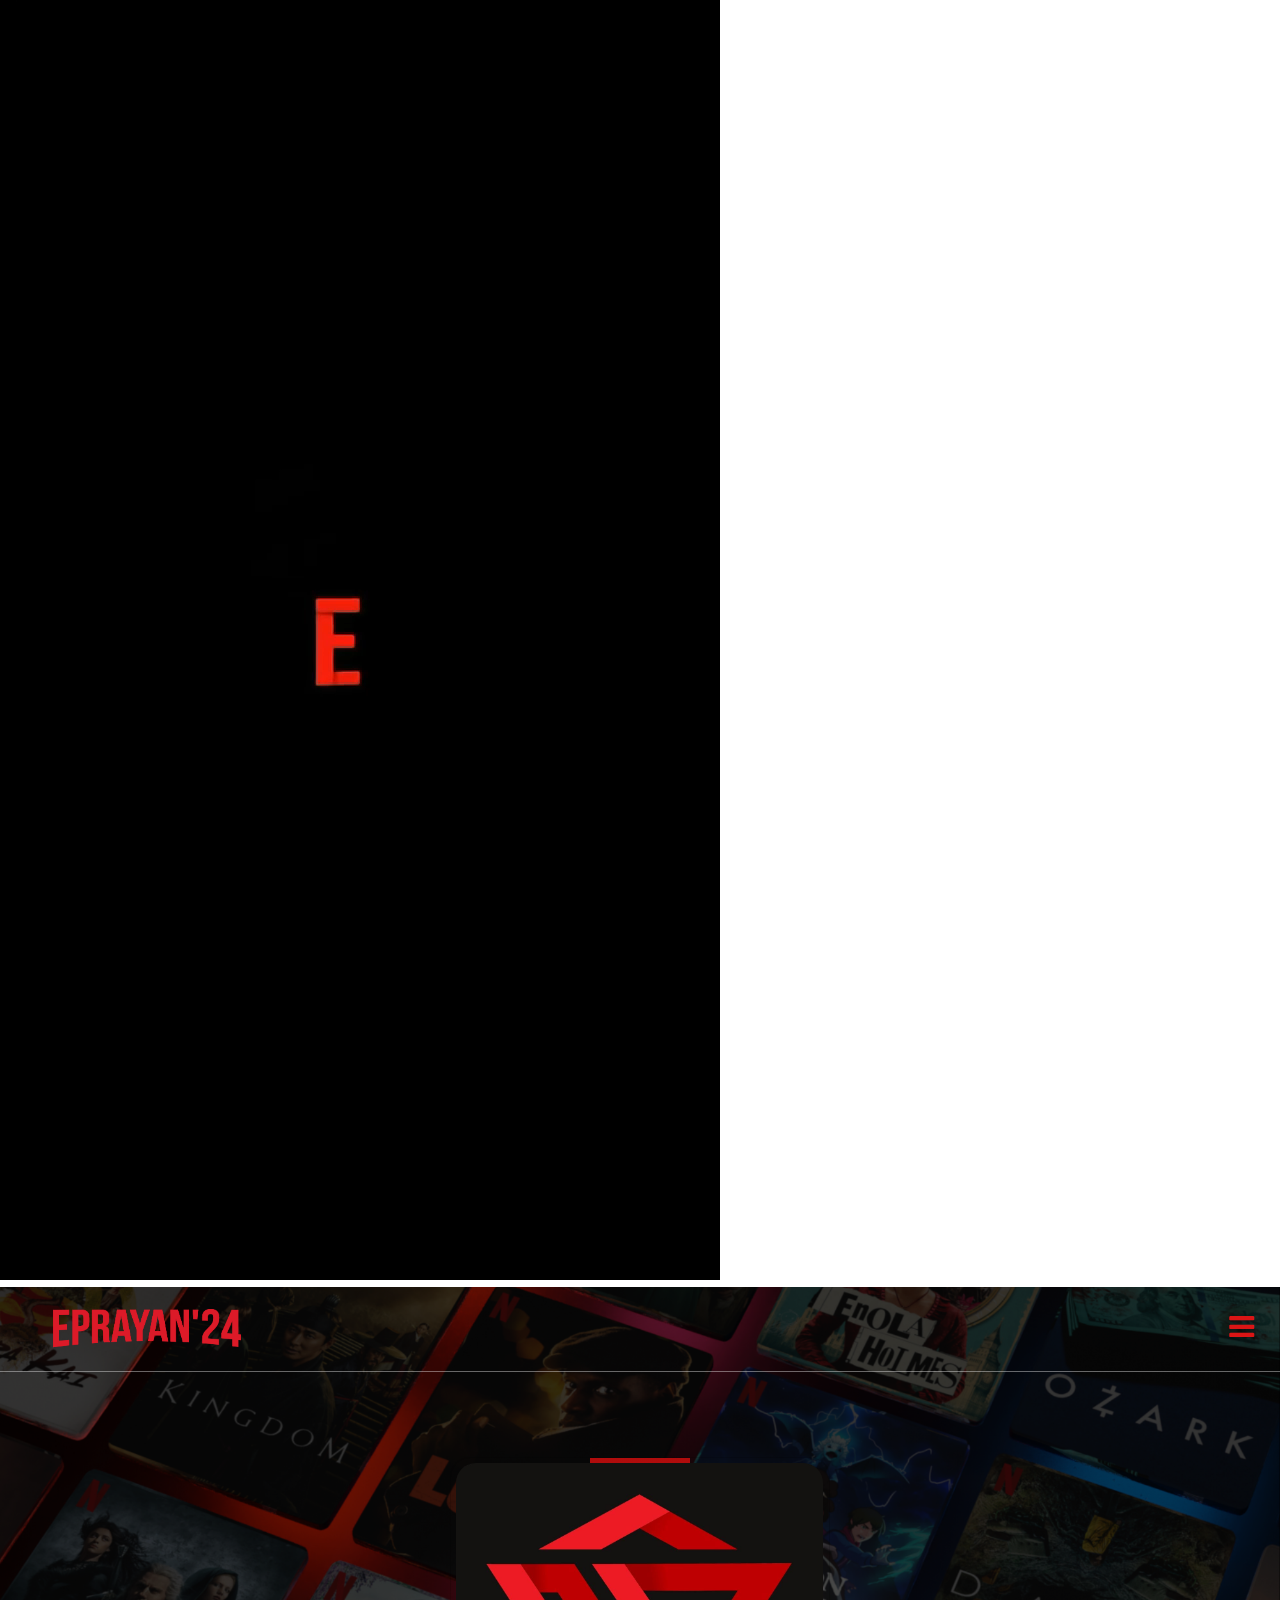
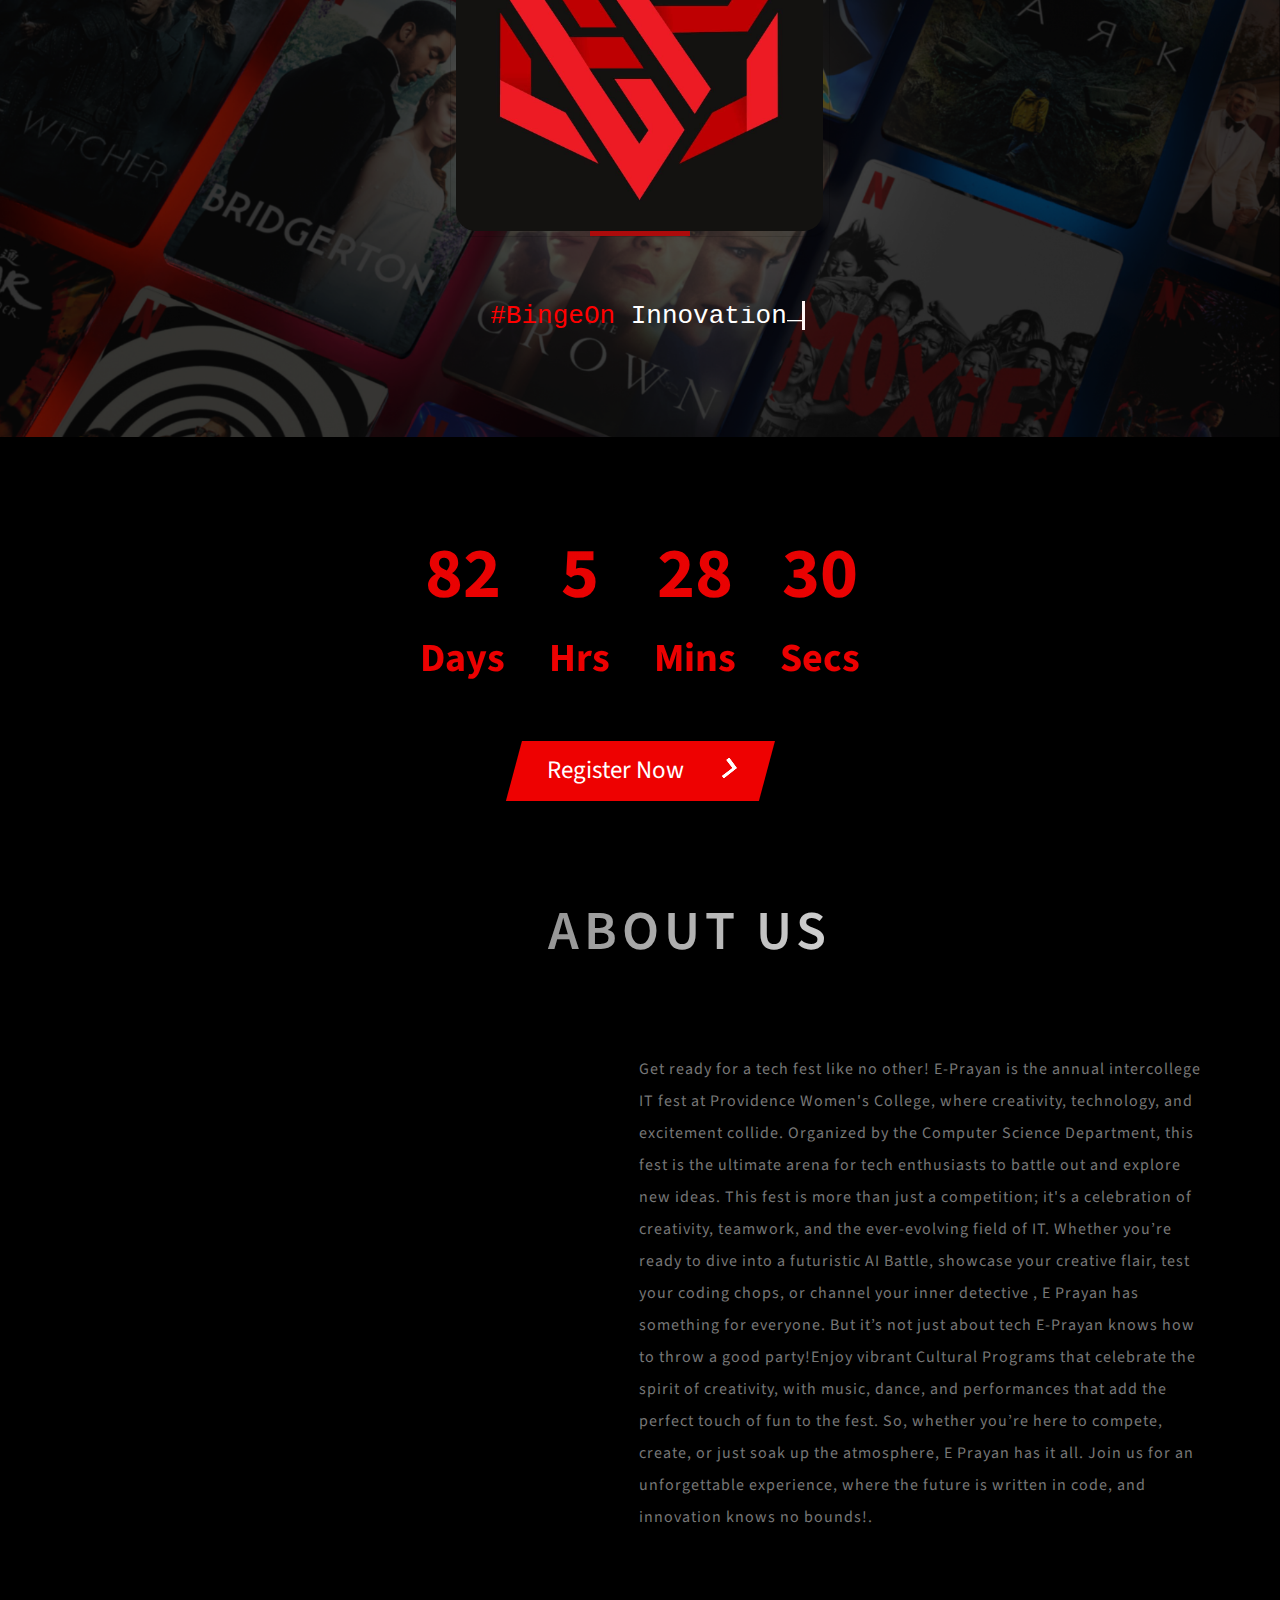
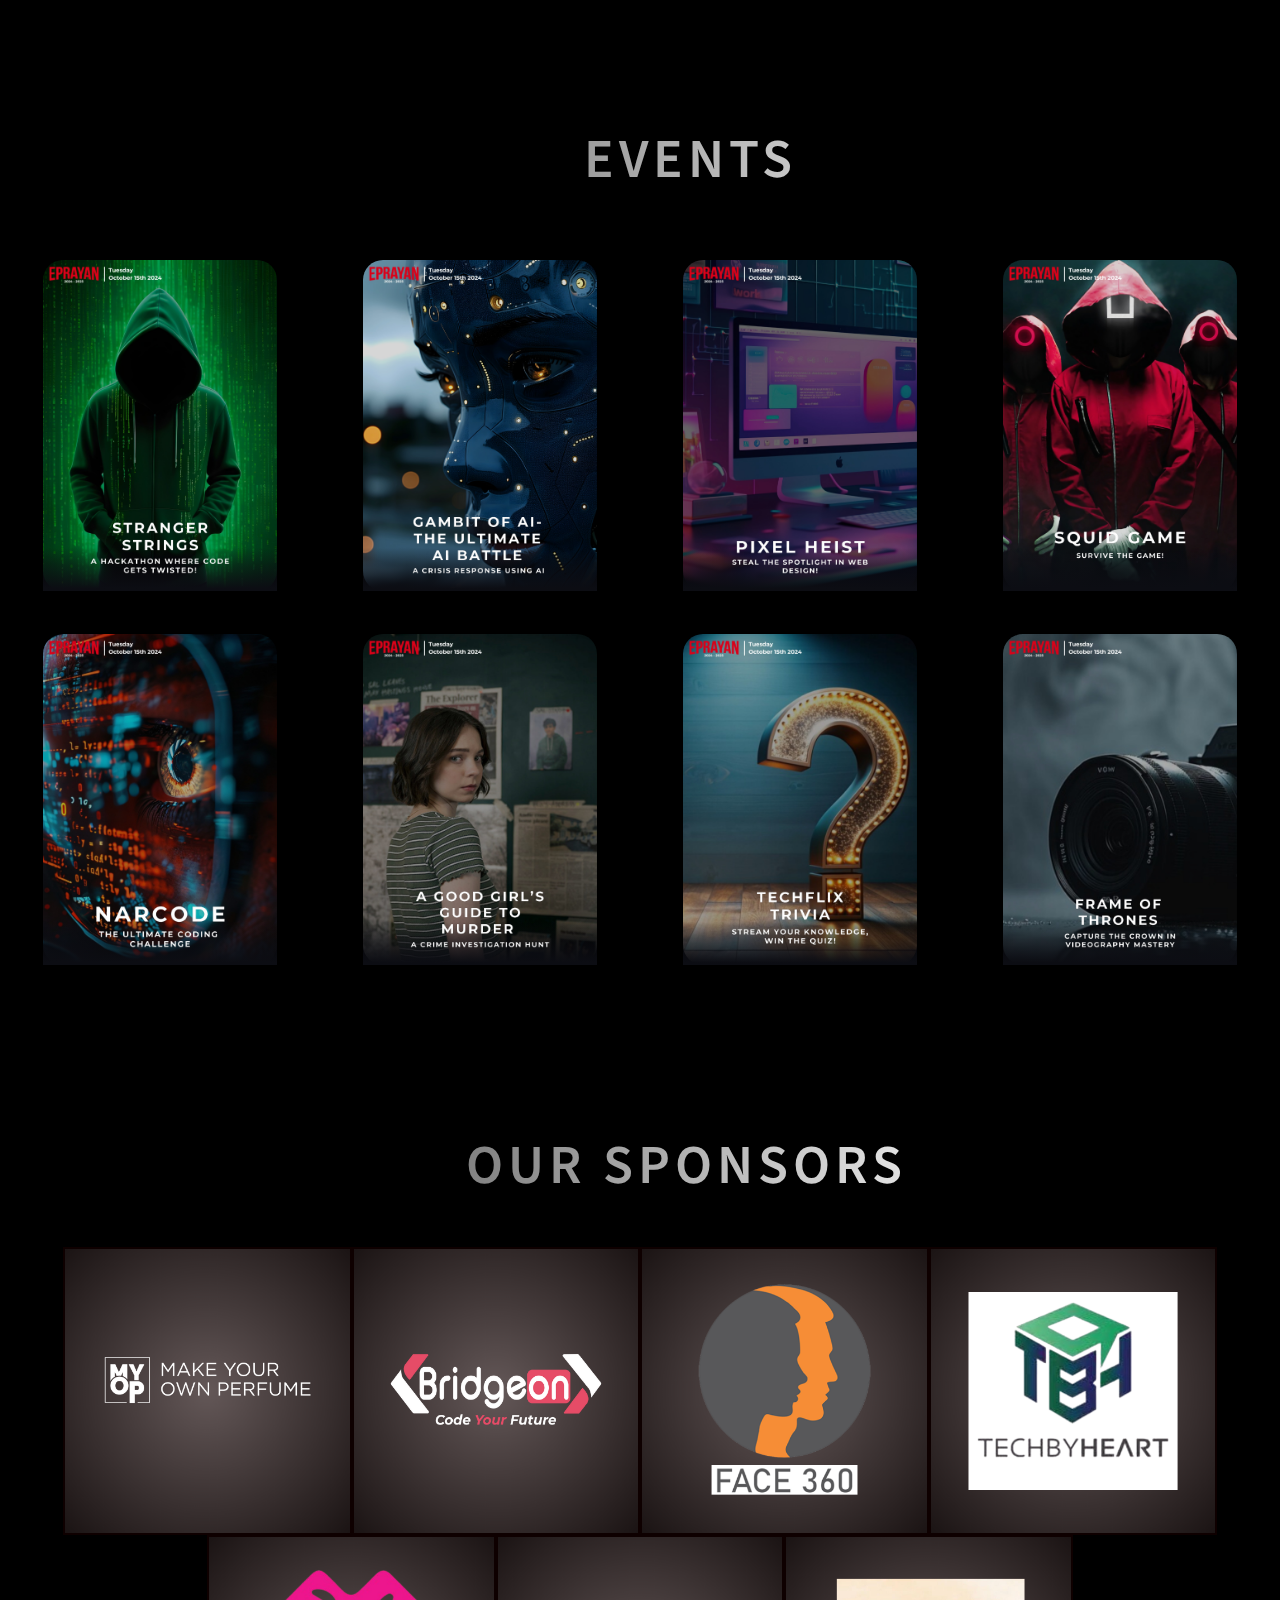
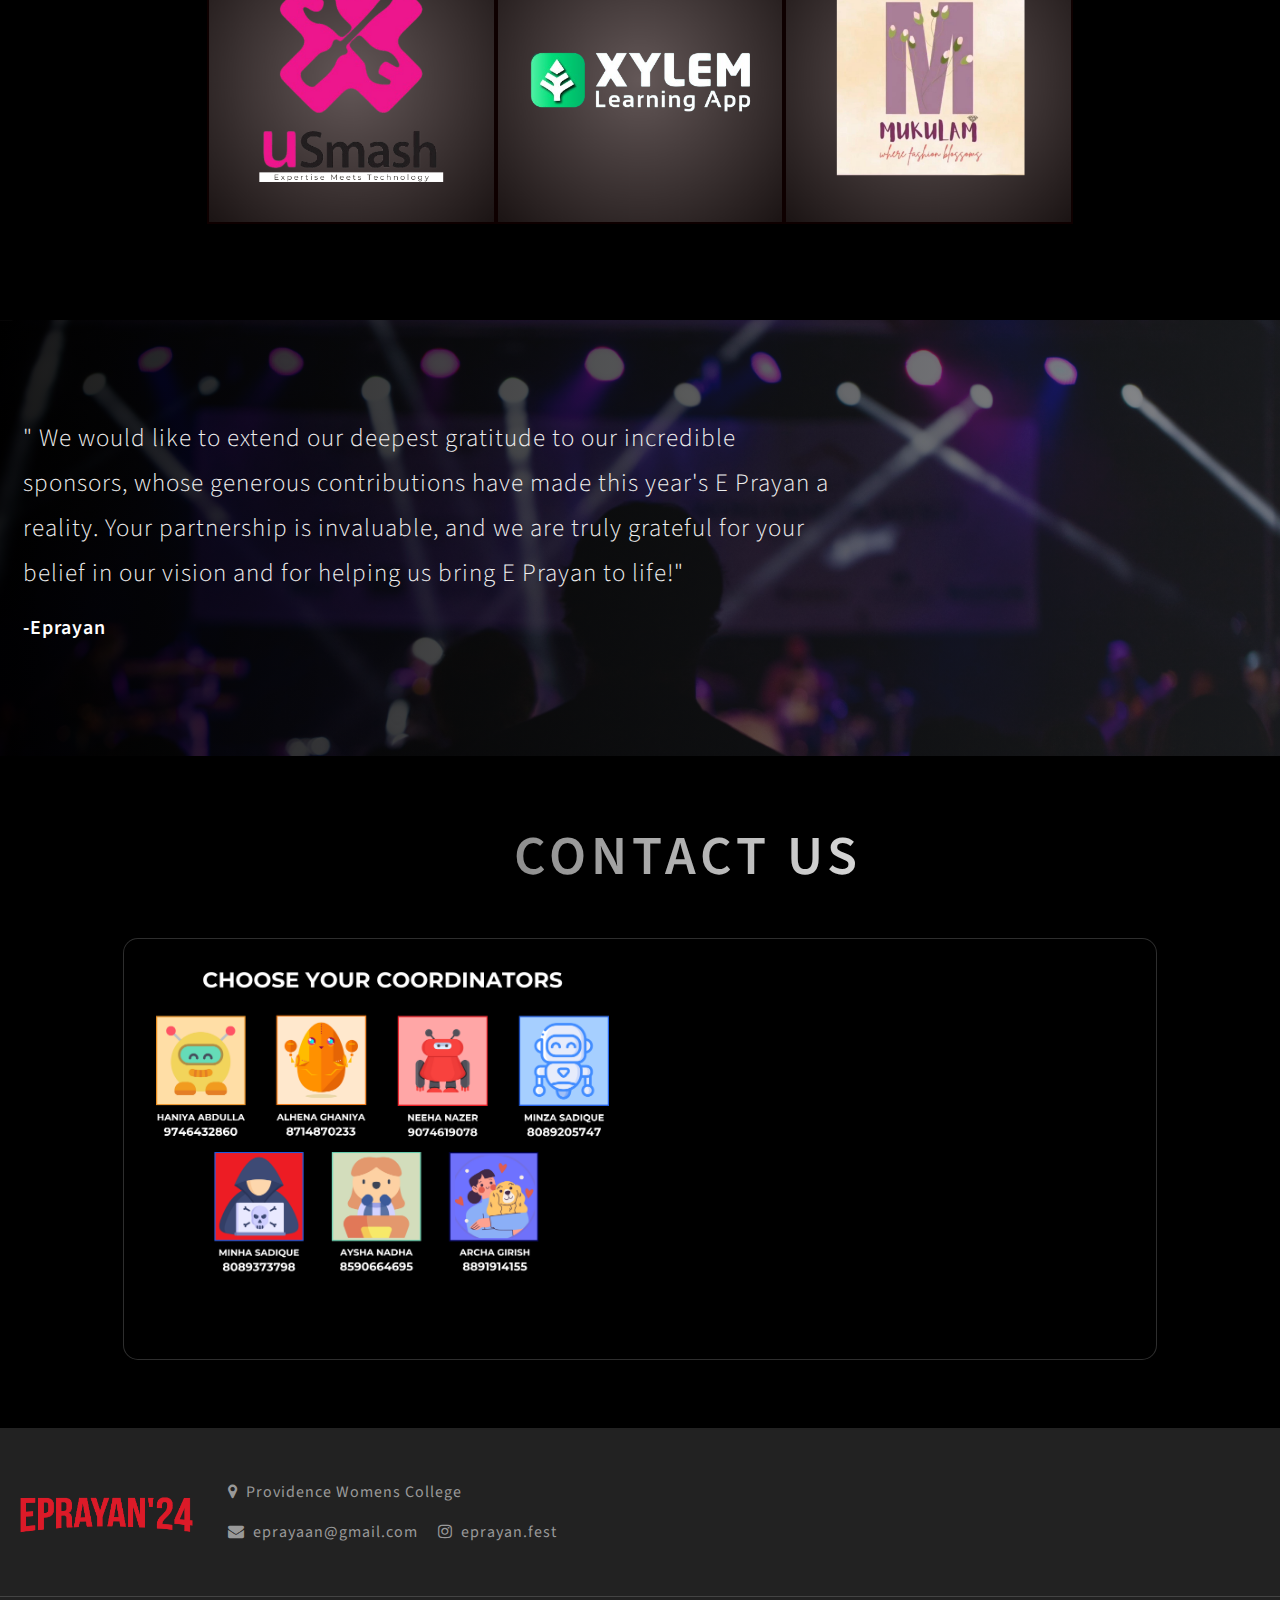
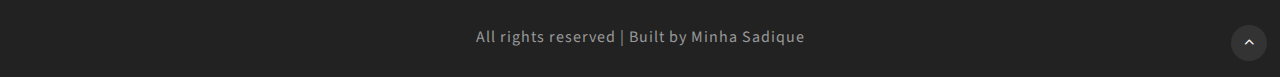
==== commit 79089978: "Update index.html" ====
--- a/index.html
+++ b/index.html
@@ -31,6 +31,16 @@
 	
 </head>
 <body>
+
+<!-- Video Loader -->
+    <div id="videoLoader">
+        <video autoplay muted id="loaderVideo">
+            <source src="images/loaderintro.mp4" type="video/mp4">
+            Your browser does not support the video tag.
+        </video>
+    </div>
+
+<div id="websiteContent">	
 
 	
 <!-- header -->
@@ -565,6 +575,24 @@
 <!-- move top -->
 
 
+</div>
+
+<script>
+        // Hide the loader and show the content when the page is fully loaded
+        window.addEventListener('load', function () {
+            const videoLoader = document.getElementById('videoLoader');
+            const websiteContent = document.getElementById('websiteContent');
+
+            // Once the video ends, hide the loader and show the website content
+            const video = document.getElementById('loaderVideo');
+            video.addEventListener('ended', function() {
+                videoLoader.style.display = 'none';
+                websiteContent.style.display = 'block';
+            });
+        });
+    </script>	
+
+
 <script src="script.js"></script>
 </body>
 </html>
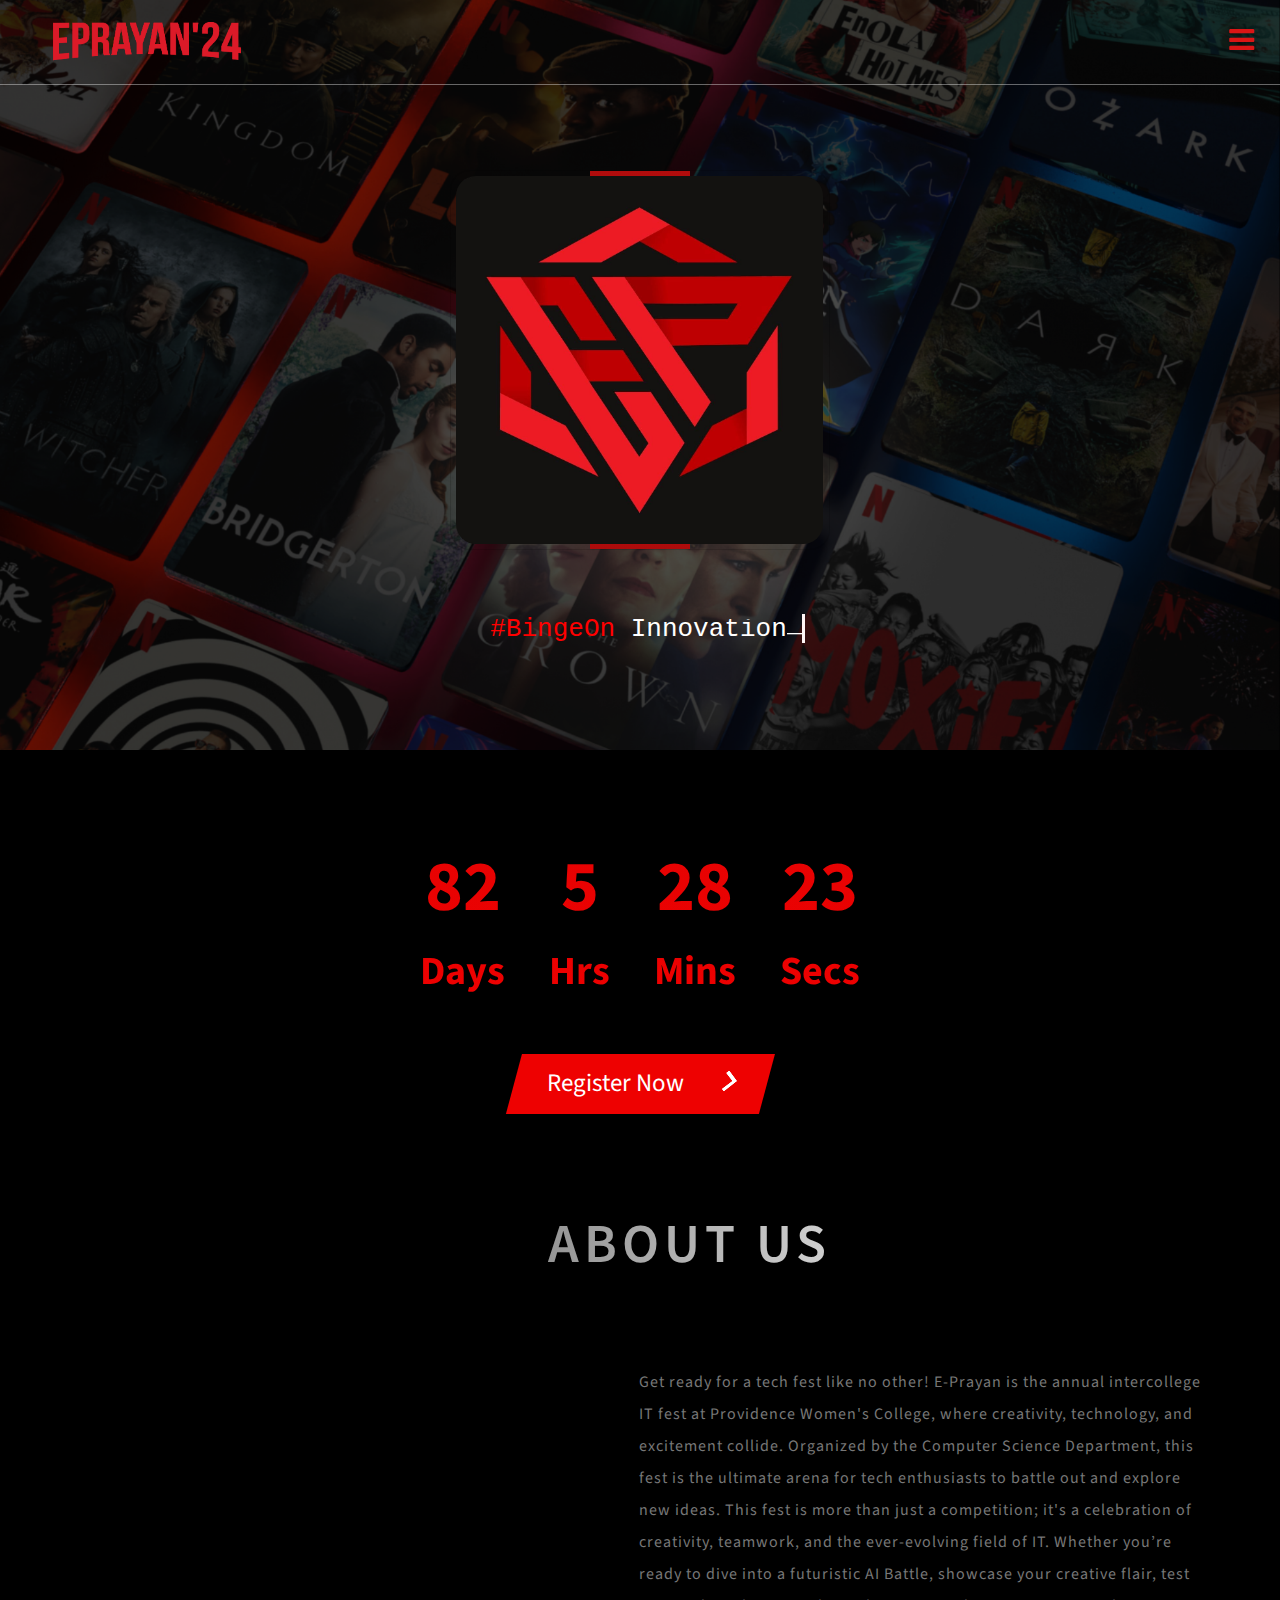
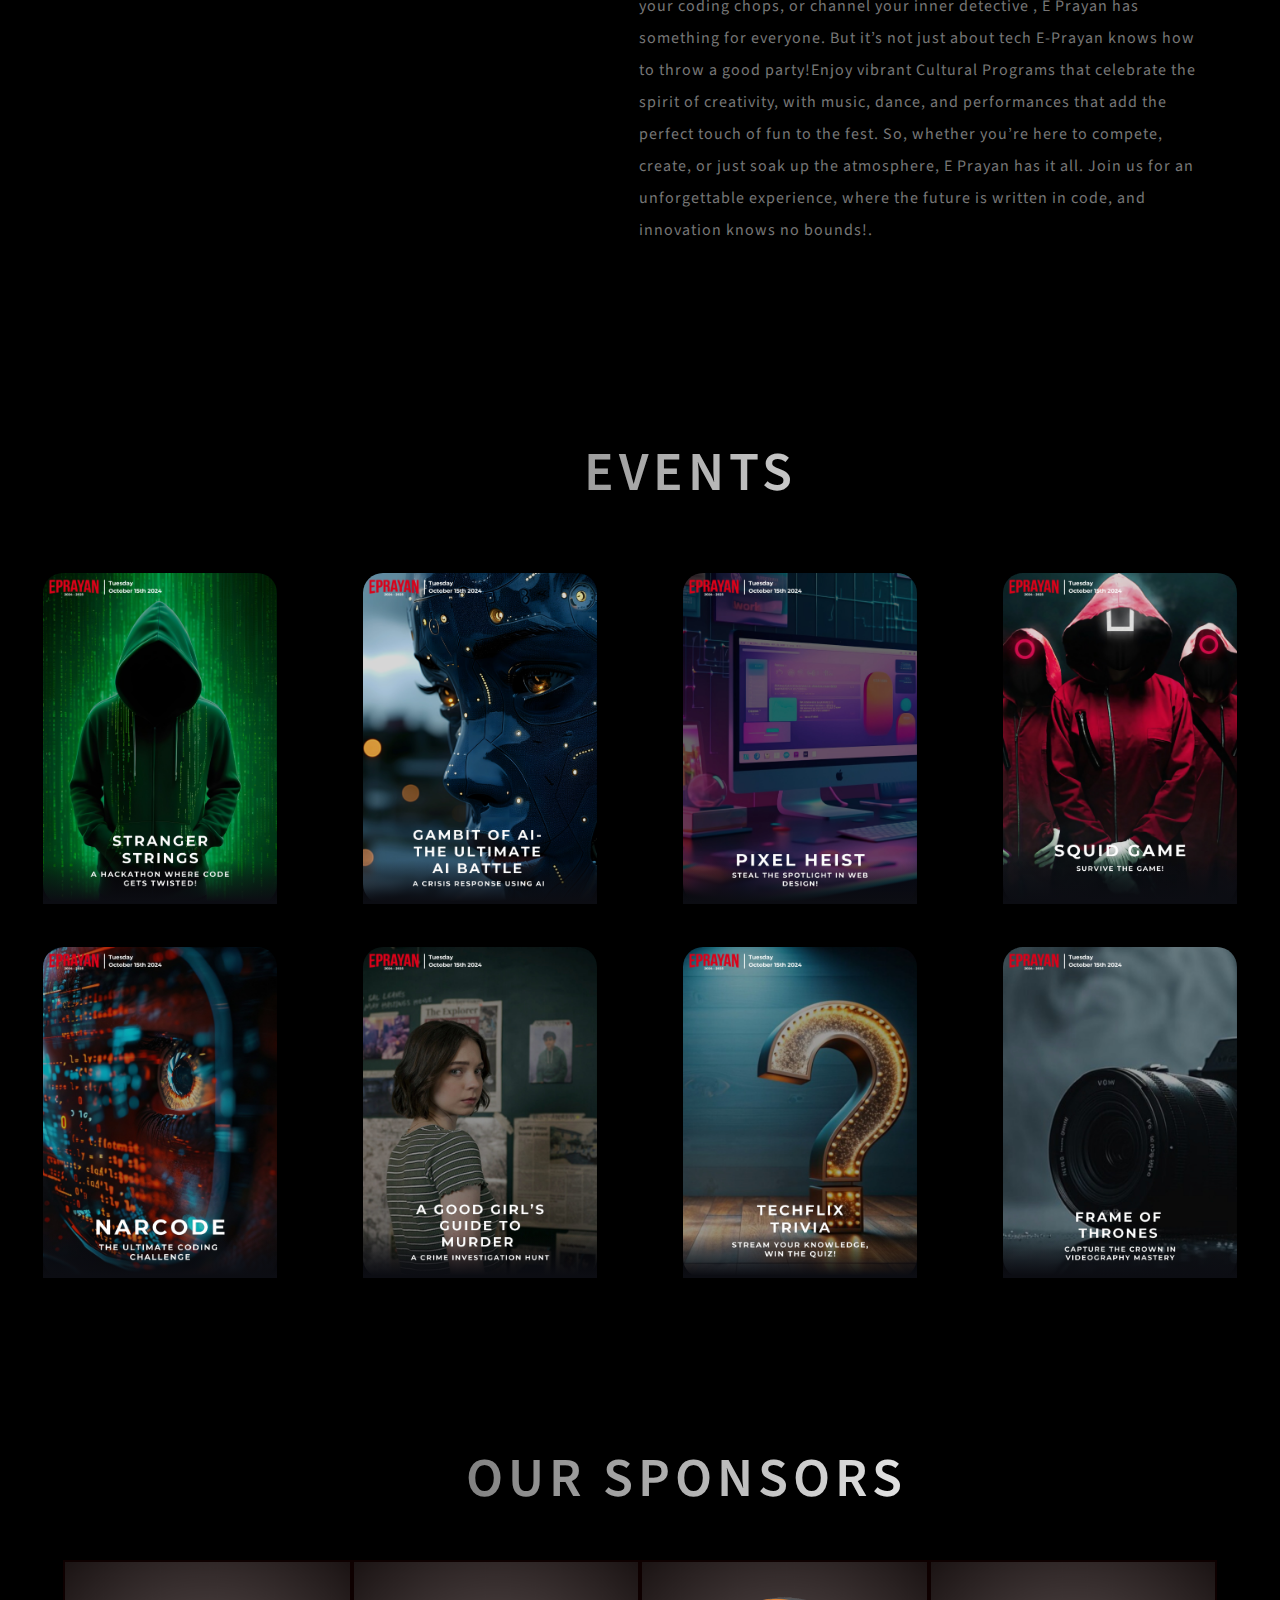
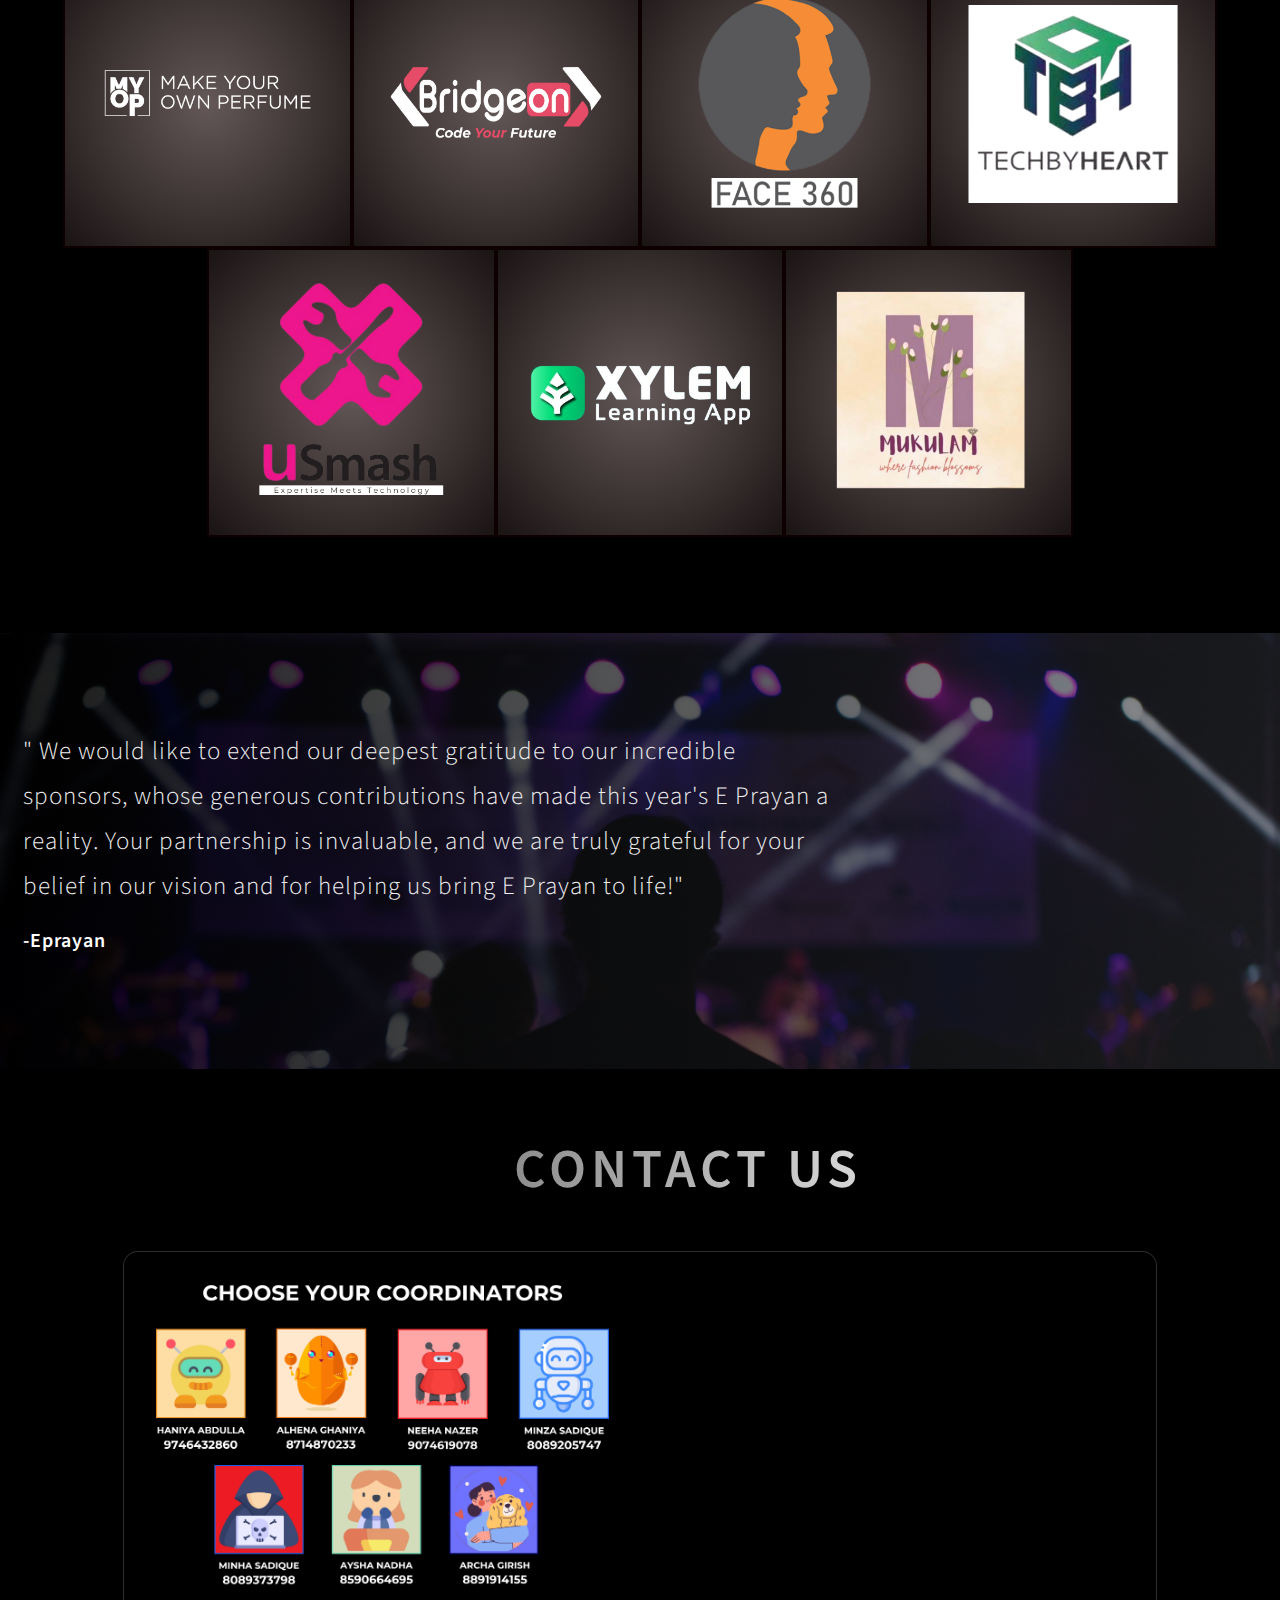
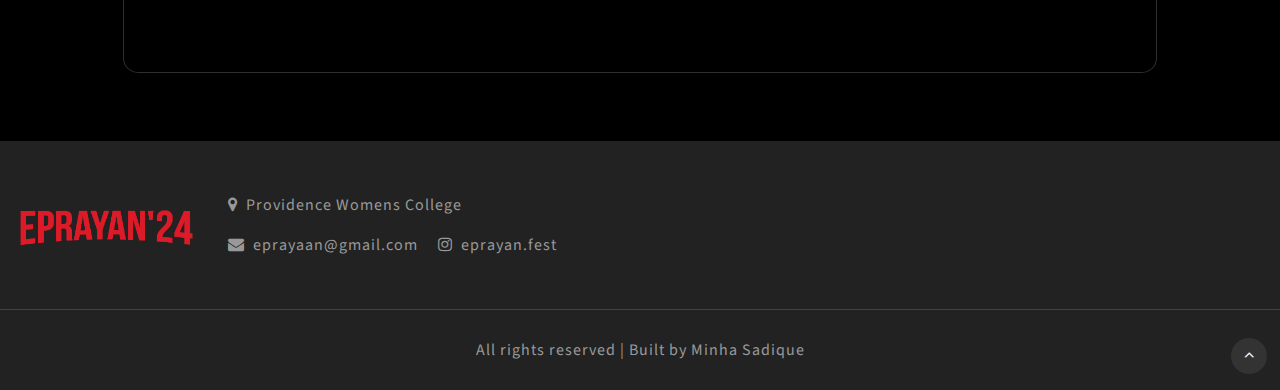
==== commit 54e7ccbe: "Update index.html" ====
--- a/index.html
+++ b/index.html
@@ -32,15 +32,6 @@
 </head>
 <body>
 
-<!-- Video Loader -->
-    <div id="videoLoader">
-        <video autoplay muted id="loaderVideo">
-            <source src="images/loaderintro.mp4" type="video/mp4">
-            Your browser does not support the video tag.
-        </video>
-    </div>
-
-<div id="websiteContent">	
 
 	
 <!-- header -->
@@ -575,22 +566,7 @@
 <!-- move top -->
 
 
-</div>
-
-<script>
-        // Hide the loader and show the content when the page is fully loaded
-        window.addEventListener('load', function () {
-            const videoLoader = document.getElementById('videoLoader');
-            const websiteContent = document.getElementById('websiteContent');
-
-            // Once the video ends, hide the loader and show the website content
-            const video = document.getElementById('loaderVideo');
-            video.addEventListener('ended', function() {
-                videoLoader.style.display = 'none';
-                websiteContent.style.display = 'block';
-            });
-        });
-    </script>	
+
 
 
 <script src="script.js"></script>
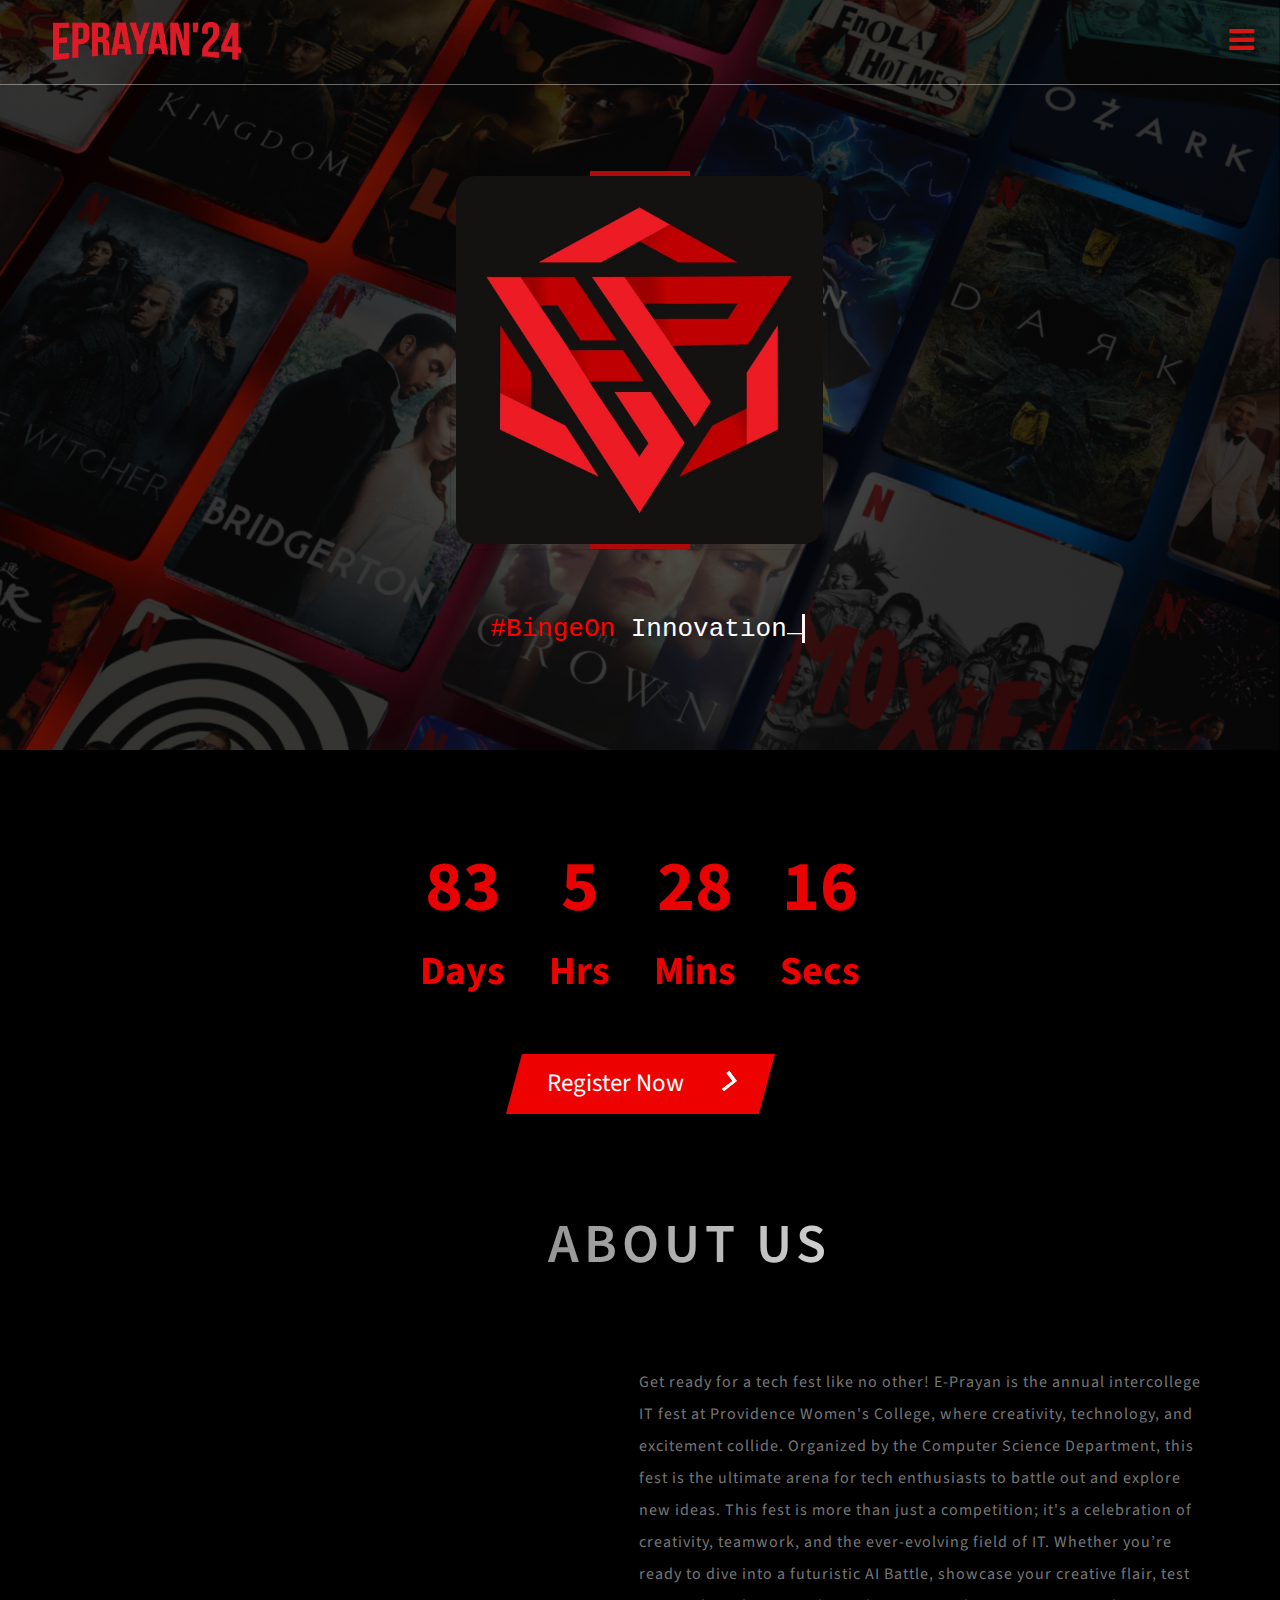
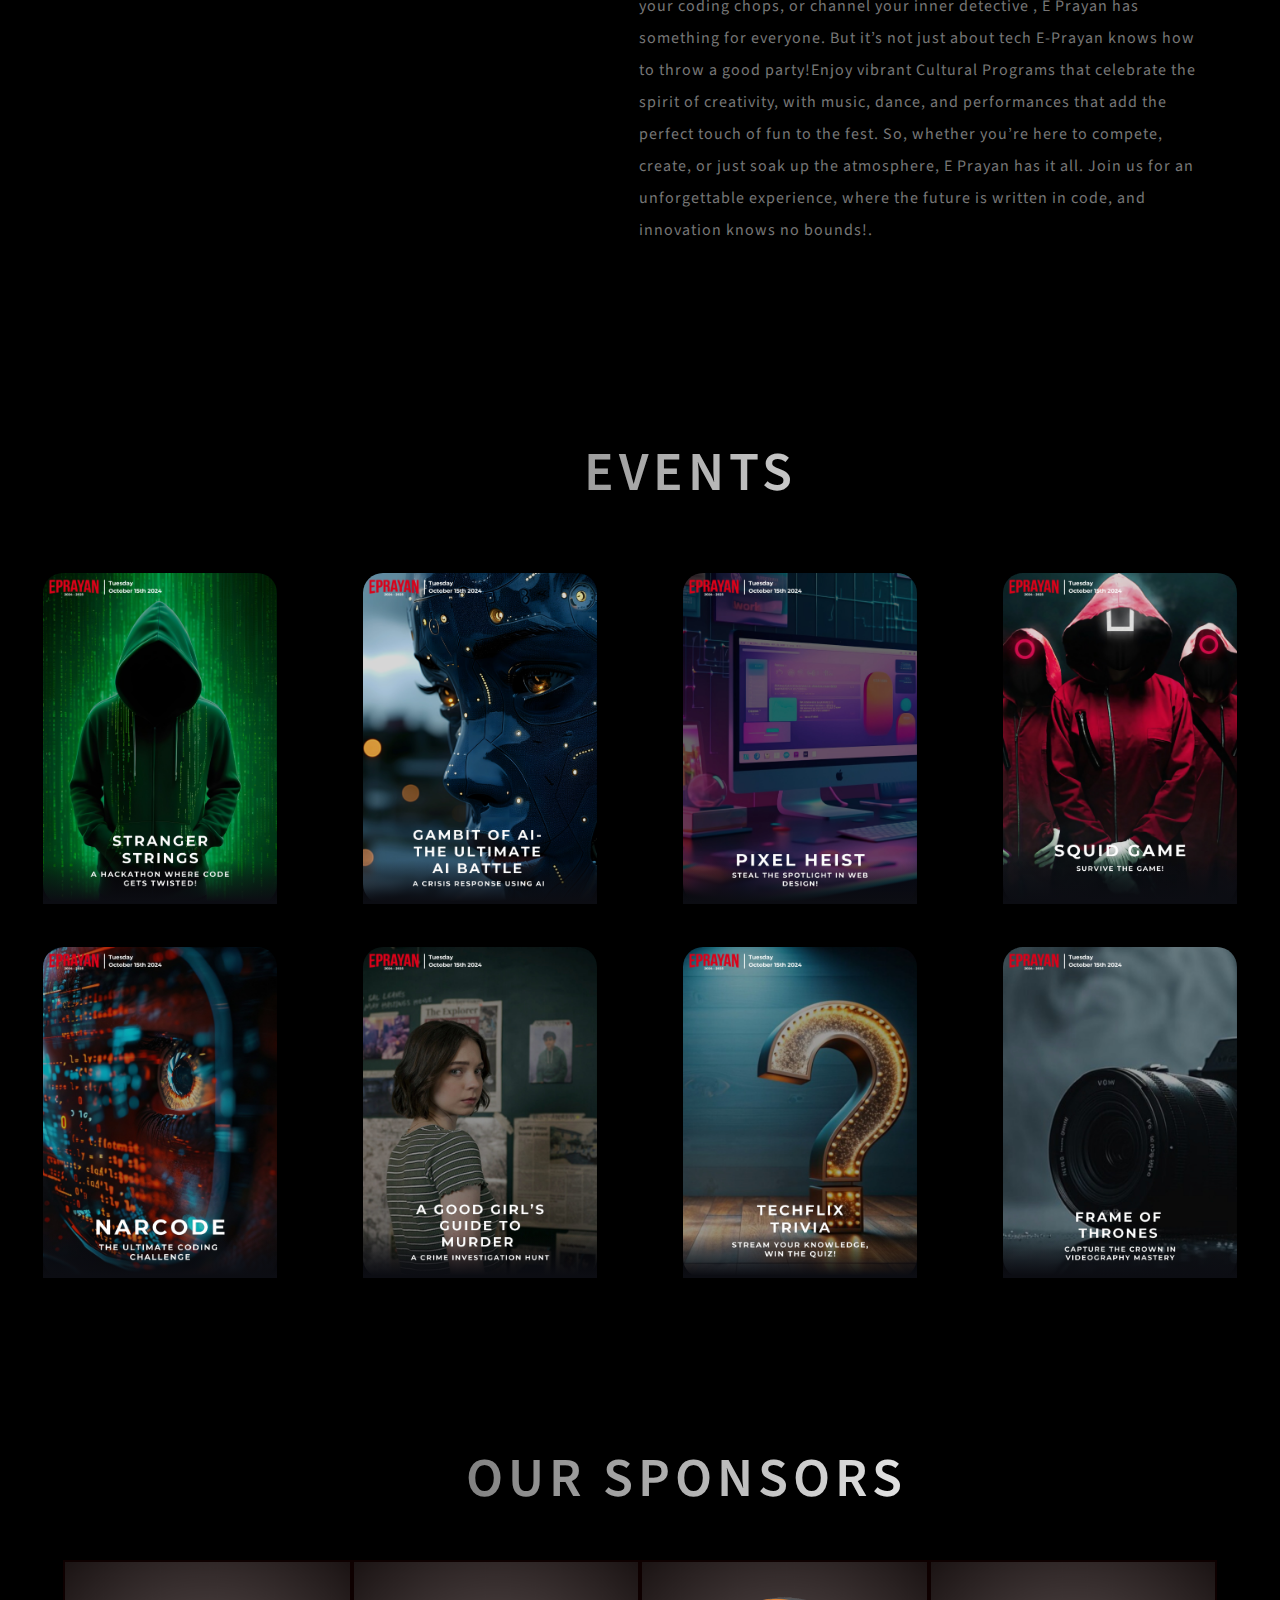
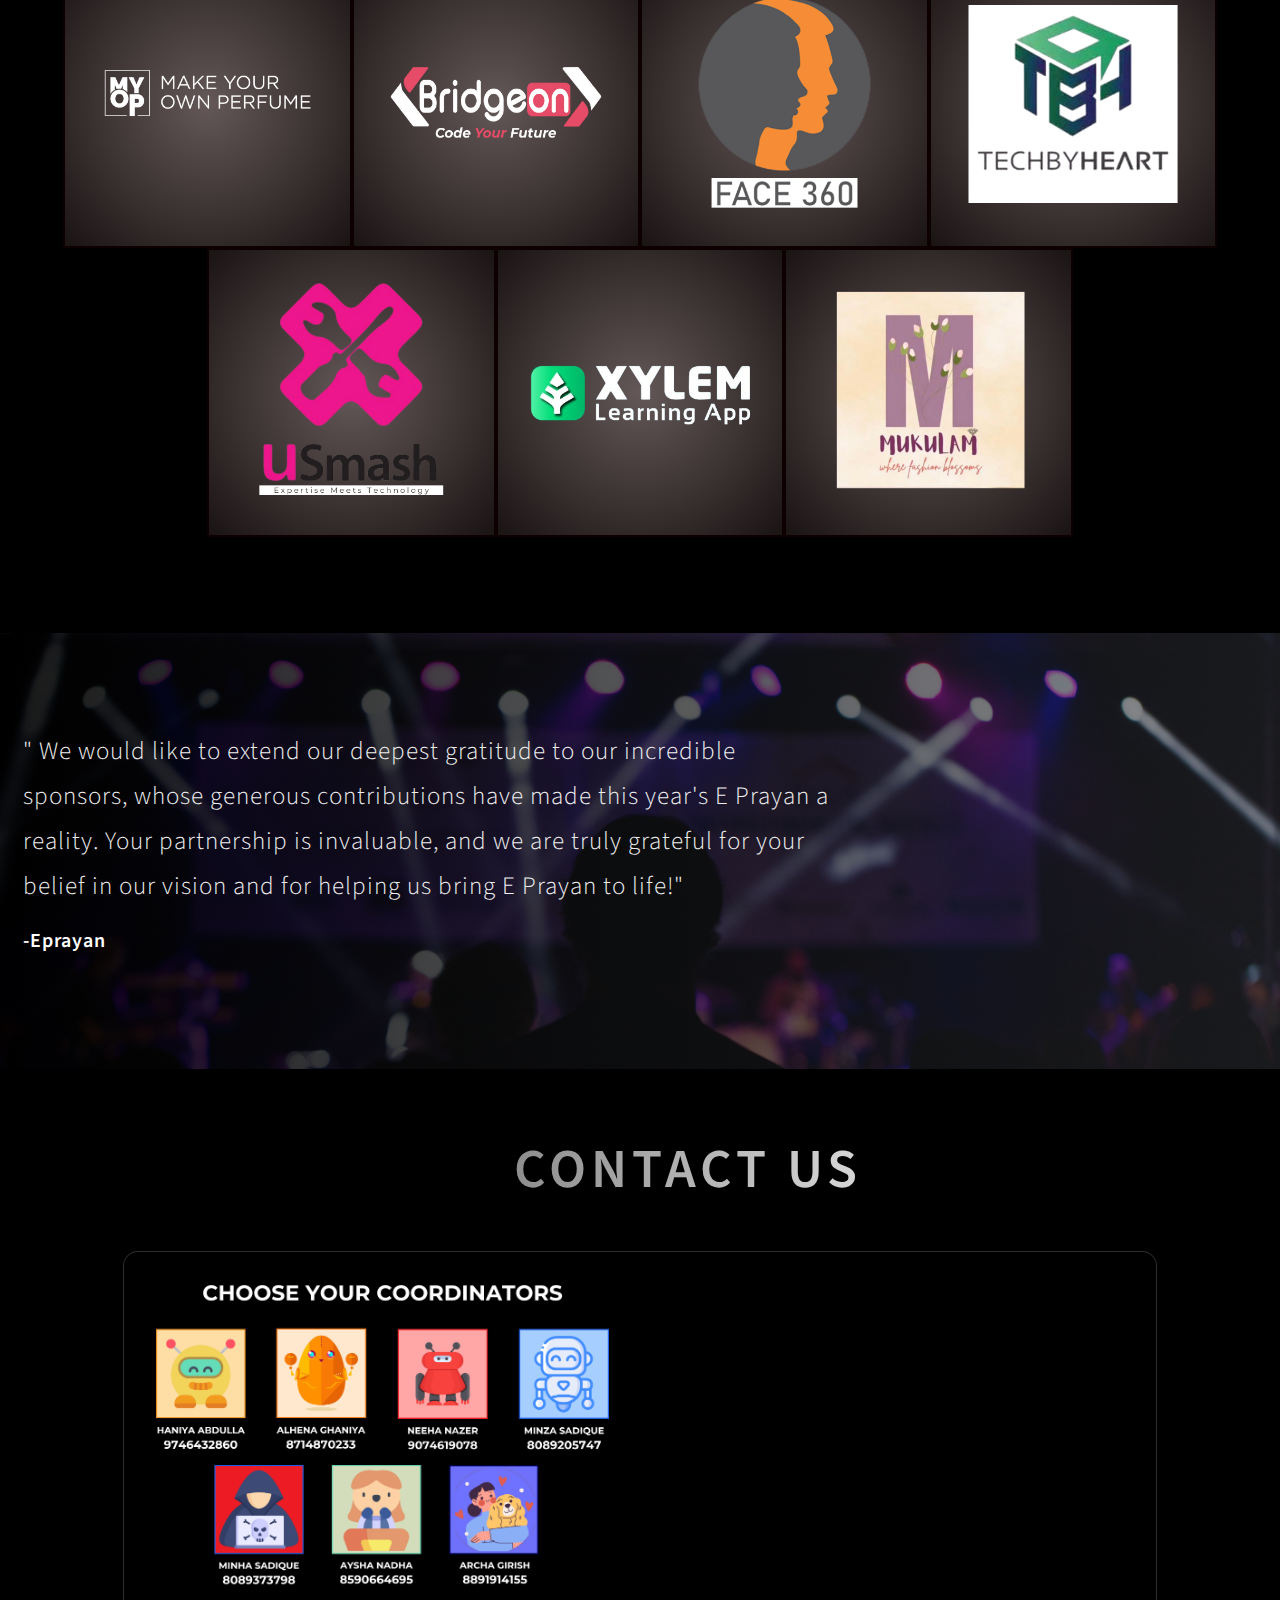
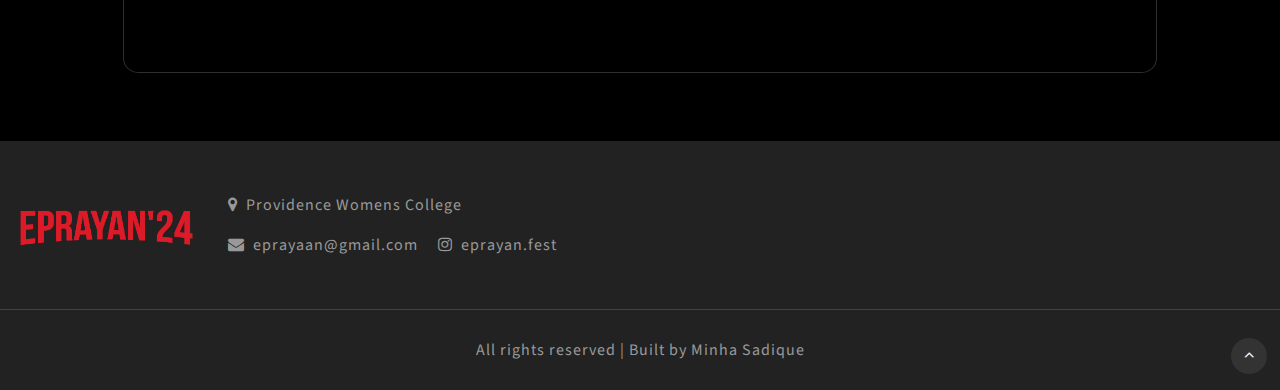
==== commit 6861992a: "Update index.html" ====
--- a/index.html
+++ b/index.html
@@ -119,7 +119,7 @@
       mm = String(today.getMonth() + 1).padStart(2, "0"),
       yyyy = today.getFullYear(),
       nextYear = yyyy + 1,
-      dayMonth = "10/15/",
+      dayMonth = "10/16/",
       birthday = dayMonth + yyyy;
   
   today = mm + "/" + dd + "/" + yyyy;
